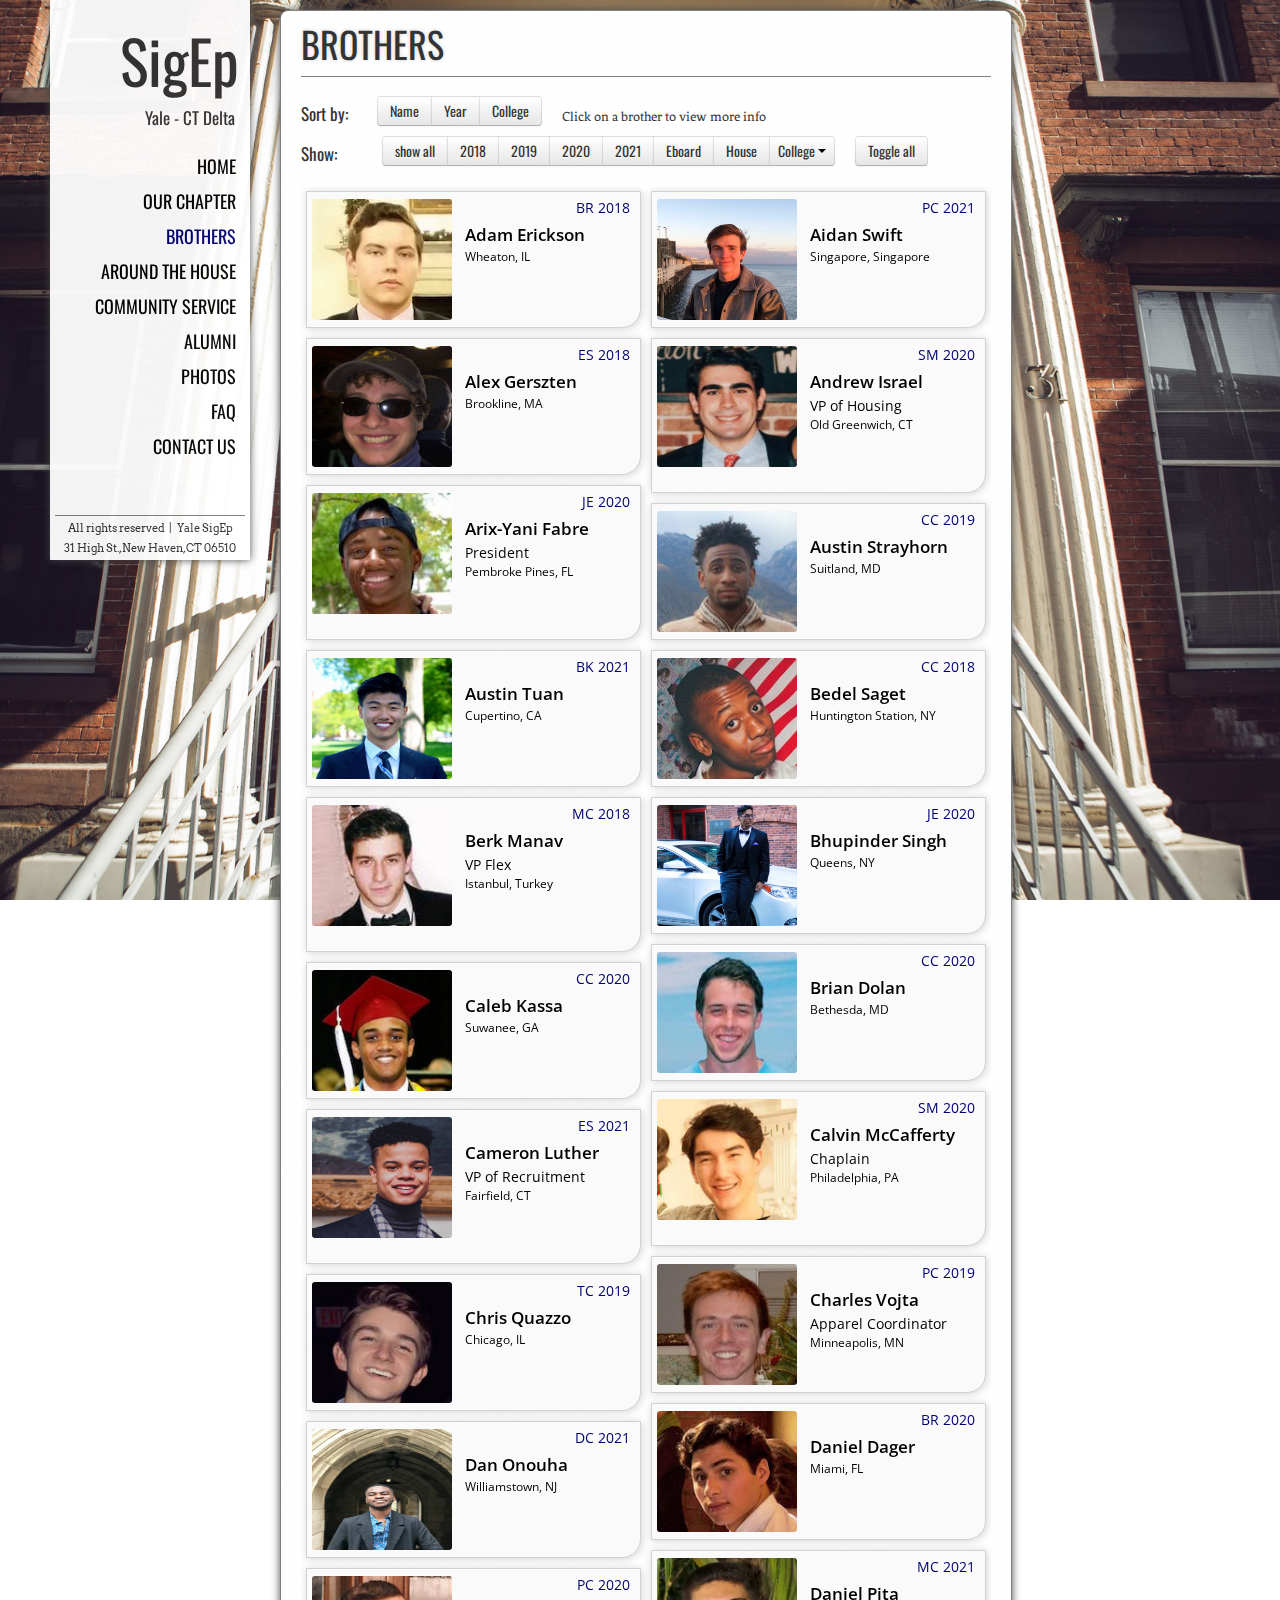
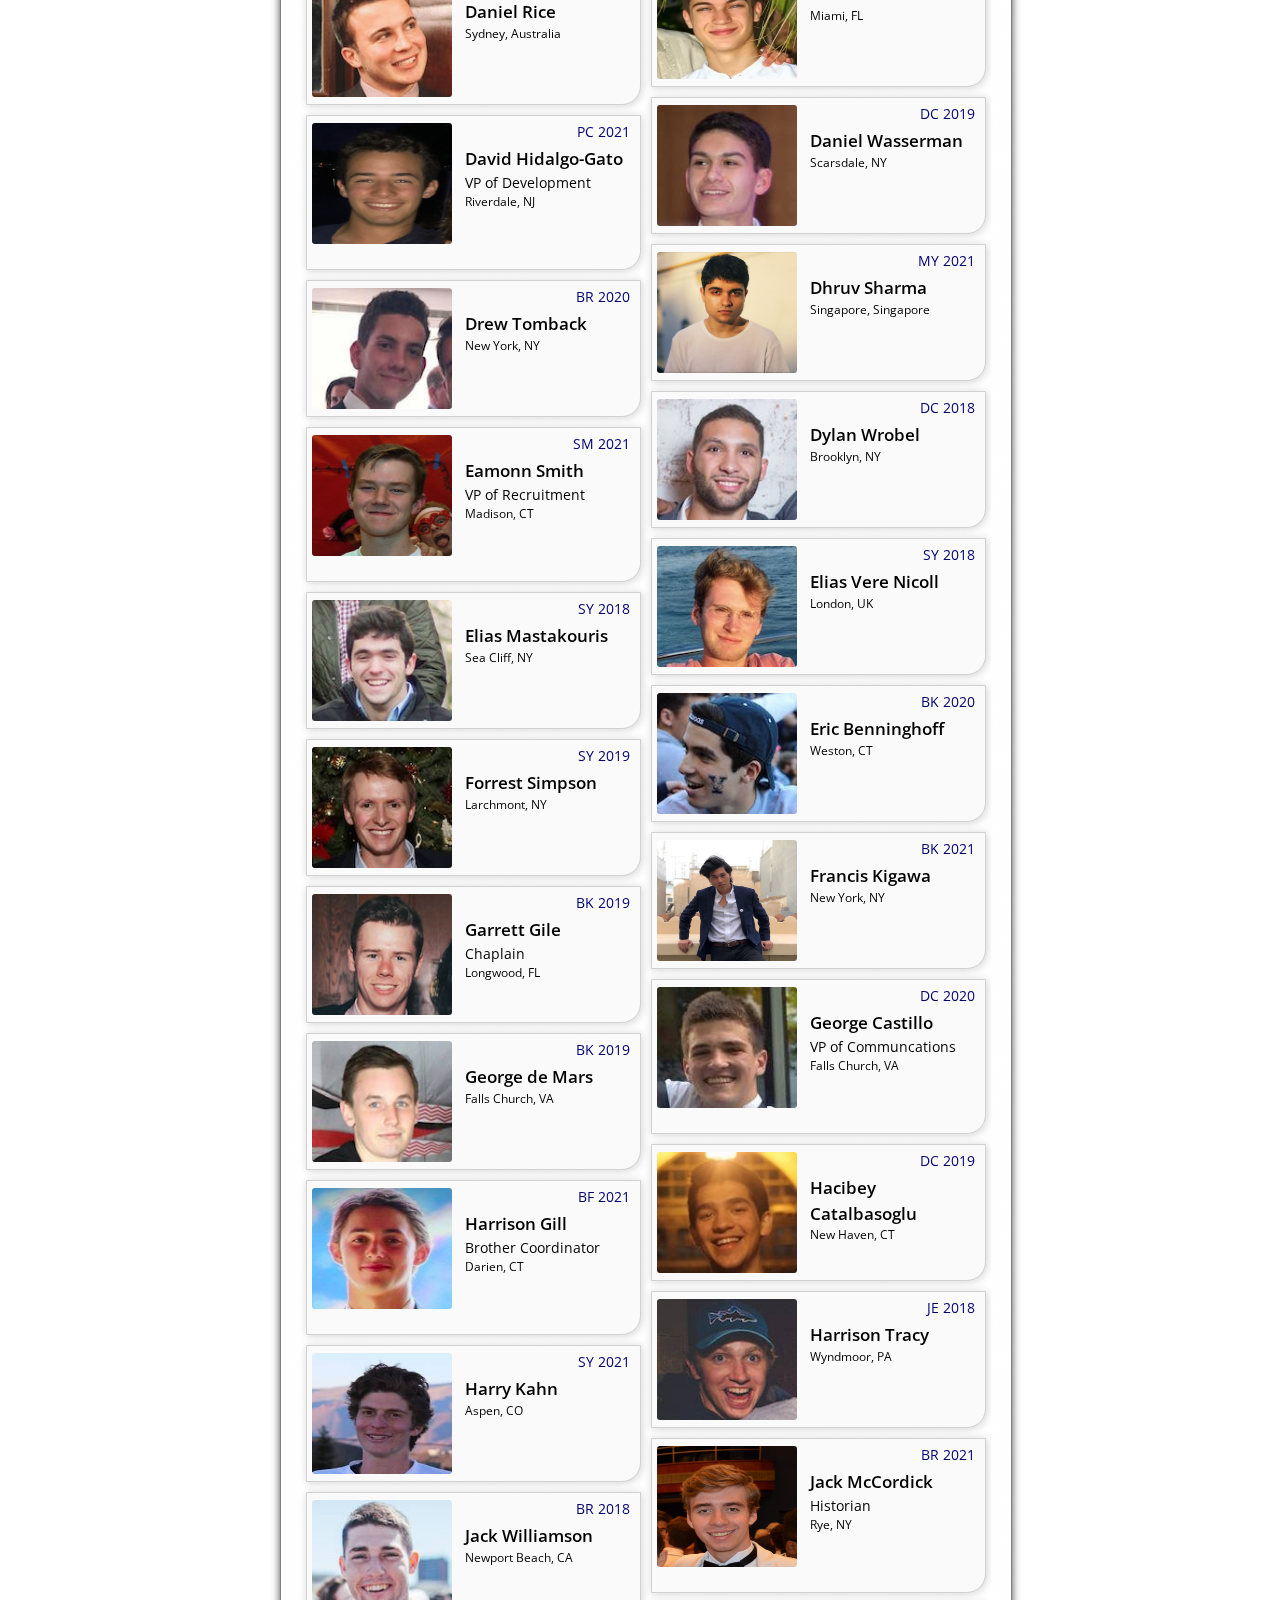
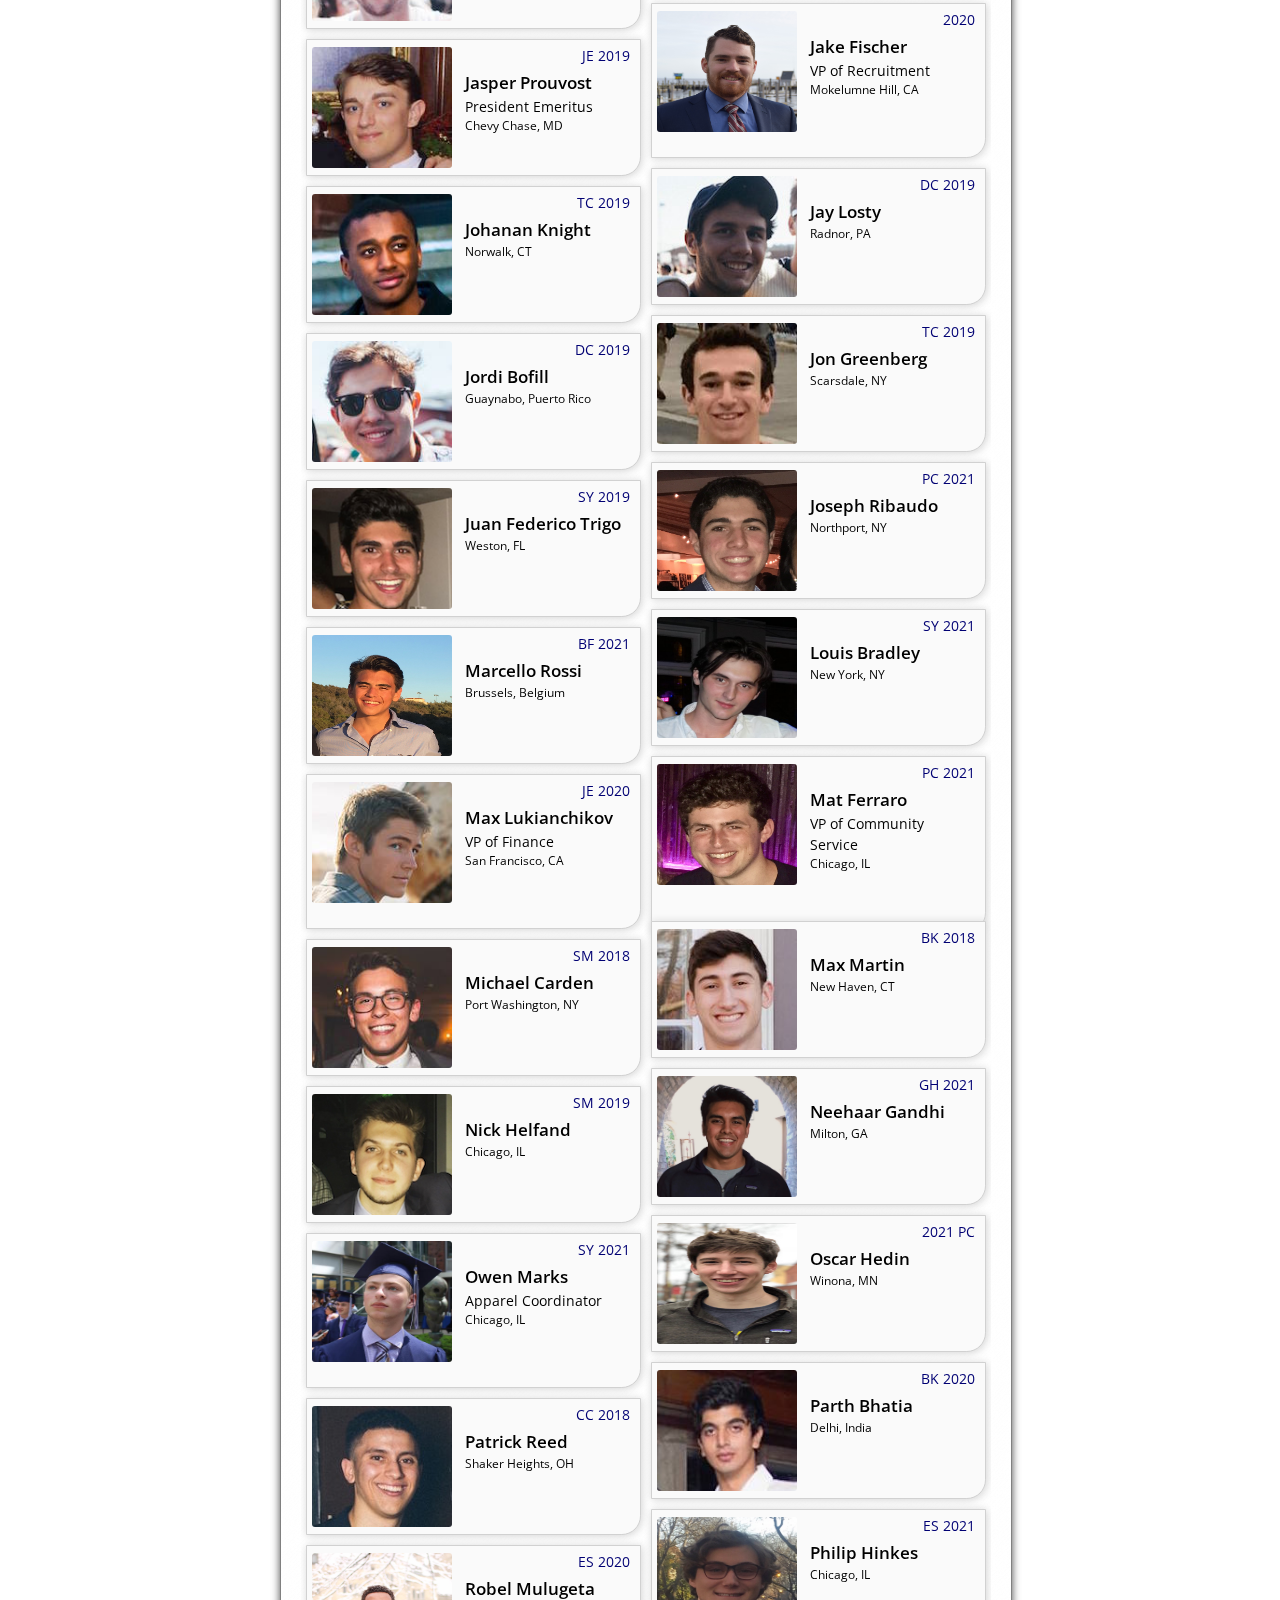
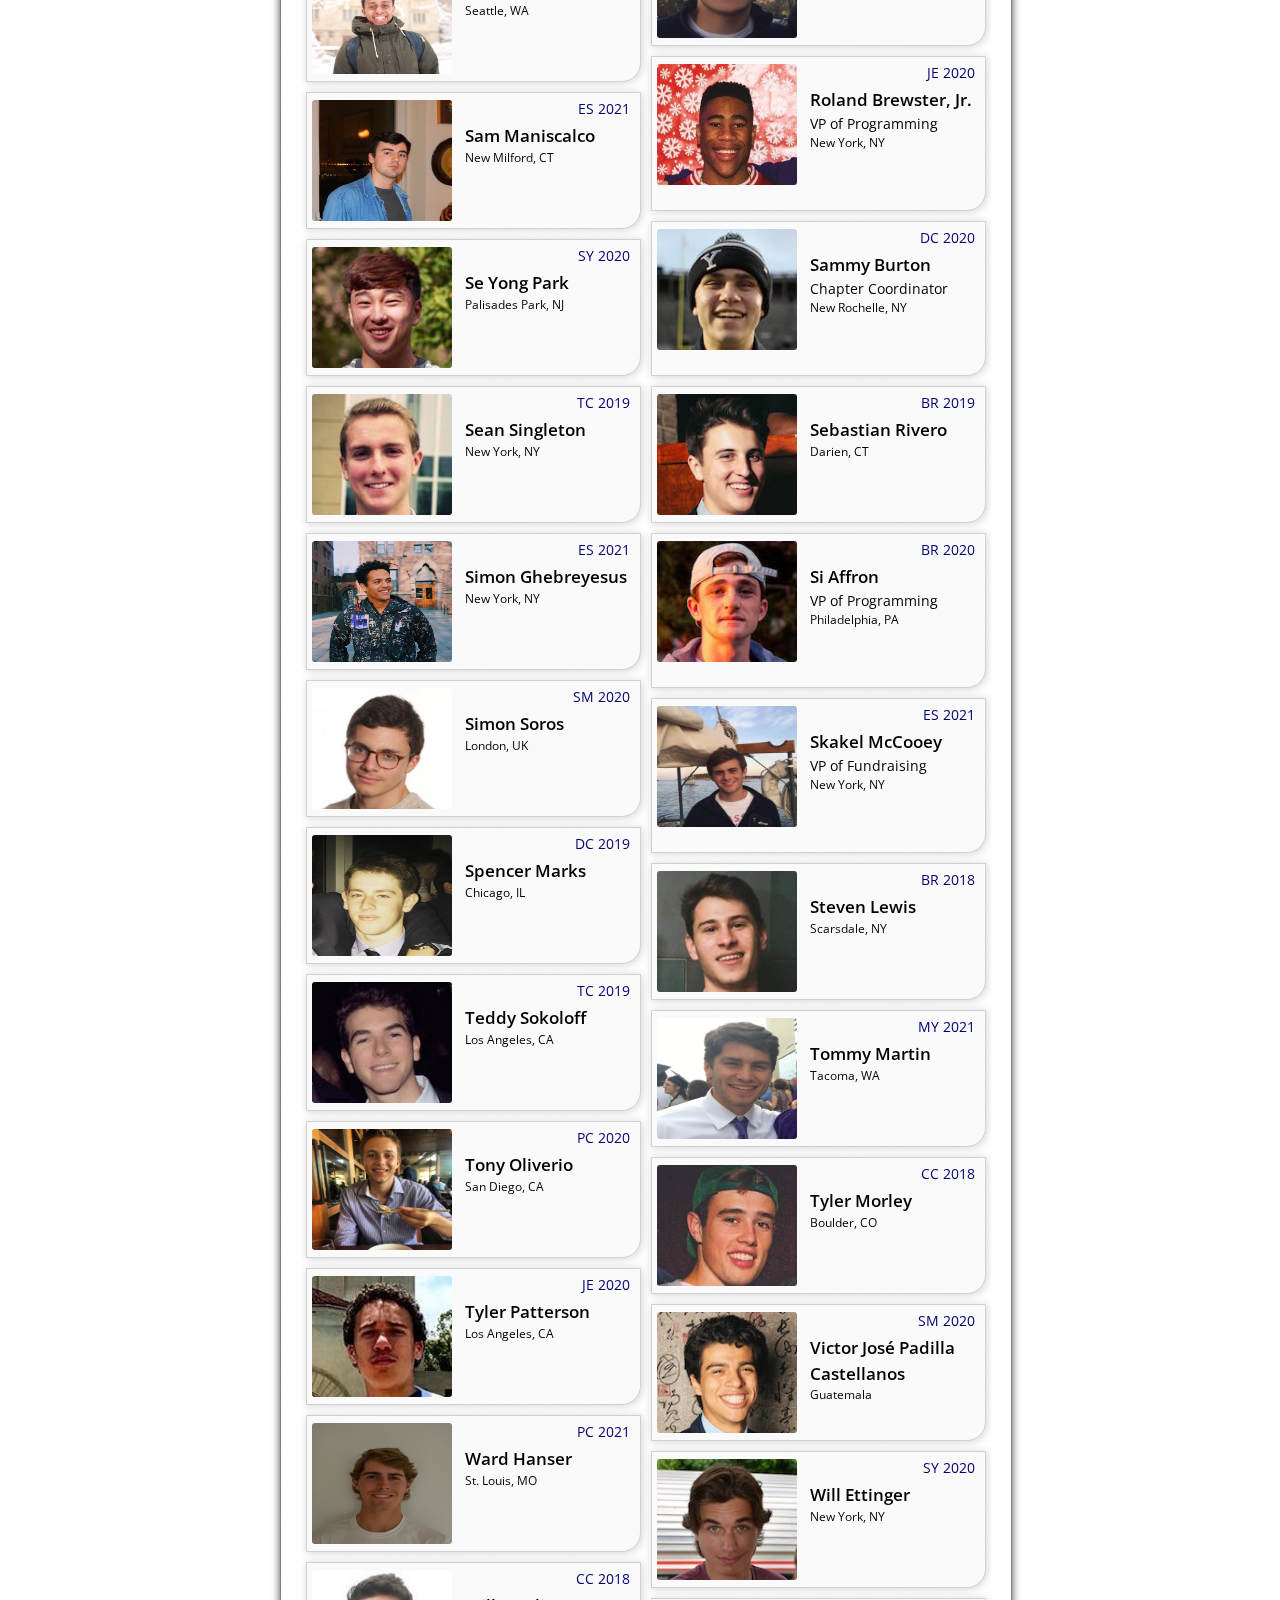
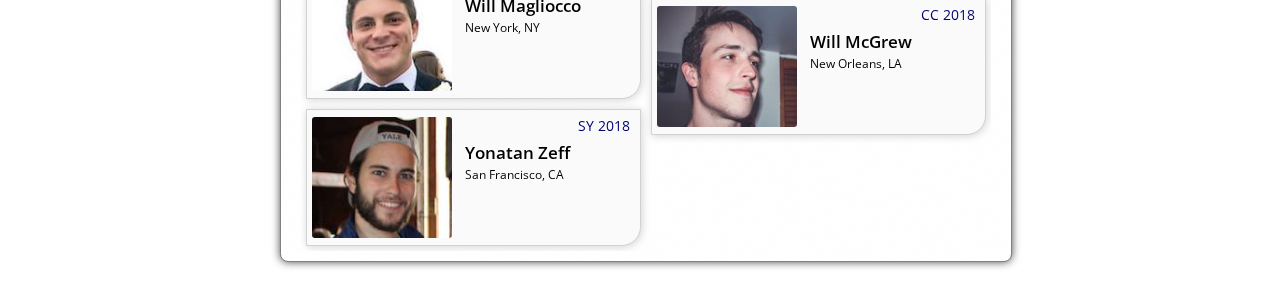
==== brothers.html @ 85c1937e "Update brothers.html" ====
<!doctype html>
<html>
<head><script type="text/javascript">

  var _gaq = _gaq || [];
  _gaq.push(['_setAccount', 'UA-39493205-1']);
  _gaq.push(['_trackPageview']);

  (function() {
    var ga = document.createElement('script'); ga.type = 'text/javascript'; ga.async = true;
    ga.src = ('https:' == document.location.protocol ? 'https://ssl' : 'http://www') + '.google-analytics.com/ga.js';
    var s = document.getElementsByTagName('script')[0]; s.parentNode.insertBefore(ga, s);
  })();

</script>
<title>SigEp Yale - Brothers</title>
<meta name="viewport" content="width=device-width, initial-scale=1.0">
<link href="css/bootstrap.min.css" rel="stylesheet" media="screen">
<link rel="stylesheet" href="css/style.css">
<link href='http://fonts.googleapis.com/css?family=Oswald' rel='stylesheet' type='text/css'>
<link href='http://fonts.googleapis.com/css?family=Fenix' rel='stylesheet' type='text/css'>
<link href='http://fonts.googleapis.com/css?family=Arvo' rel='stylesheet' type='text/css'>
<link href='http://fonts.googleapis.com/css?family=Open+Sans:400,600' rel='stylesheet' type='text/css'>
</head>
<body>
<div id="nav_container">
	<div id="logo">
		<span id="sigep_name">SigEp</span><br />Yale - CT Delta
	</div>
<ul id="navlist">
		<a href="index2.html">	<li>Home		</li></a>
		<a href="chapter.html">	<li>	Our Chapter 		</li></a>
		<a href="brothers.html" id="active">	<li>	Brothers 			</li></a>
		<a href="aroundthehouse.html"><li>	Around the House	</li></a>
		<a href="service.html">	<li>	Community Service 	</li></a>
		<a href="alumni.html">	<li>	Alumni 				</li></a>
		<a href="photos.html">	<li>	Photos 				</li></a>
		<a href="faq.html">		<li>	FAQ 				</li></a>
		<a href="contactus.html"><li>	Contact us			</li></a>
</ul>
<div id="footer">
	All rights reserved &nbsp;| &nbsp; Yale SigEp <br />31 High St., New Haven, CT 06510
</div>
</div>

<div class="content" style="opacity: 1; width: 690px; padding-right: 20px;">
<div id="header">
	Brothers
</div>
<br />
<span style="font-family: 'Oswald'; font-size: 17px;">Sort by:</span>
<span style="font-family: 'Oswald';">
<ul id="sort-by" class="btn-group">
  <a href="#name" class="btn">Name</a>
  <a href="#year" class="btn">Year</a>
  <a href="#college" class="btn">College</a>
</ul>
&nbsp;&nbsp;&nbsp;&nbsp;<span style="font-size: 14px; font-family: 'Fenix';">Click on a brother to view more info</span>
&nbsp;&nbsp;<br />
<span style="font-family: 'Oswald'; font-size: 17px;">Show:</span>
&nbsp;&nbsp;&nbsp;&nbsp;<ul id="filters" class="btn-group">
  <a href="#" data-filter="*" class="btn">show all</a>
  <a href="#" data-filter=".2018" class="btn">2018</a>
  <a href="#" data-filter=".2019" class="btn">2019</a>
  <a href="#" data-filter=".2020" class="btn">2020</a>
  <a href="#" data-filter=".2021" class="btn">2021</a>
  <a href="#" data-filter=".eboard" class="btn">Eboard</a>
  <a href="#" data-filter=".house" class="btn">House</a>
  <a class="dropdown-toggle btn" data-toggle="dropdown" href="#" onclick="$('.dropdown-toggle').dropdown();">
    College
    <span class="caret"></span>
  </a>
  <ul class="dropdown-menu" style="position: absolute; left: 350px;">
    <li><a href="#" data-filter=".bk">BK</a></li>
    <li><a href="#" data-filter=".br">BR</a></li>
    <li><a href="#" data-filter=".cc">CC</a></li>
    <li><a href="#" data-filter=".dc">DC</a></li>
    <li><a href="#" data-filter=".es">ES</a></li>
    <li><a href="#" data-filter=".je">JE</a></li>
    <li><a href="#" data-filter=".mc">MC</a></li>
    <li><a href="#" data-filter=".pc">PC</a></li>
    <li><a href="#" data-filter=".sy">SY</a></li>
    <li><a href="#" data-filter=".sm">SM</a></li>
    <li><a href="#" data-filter=".td">TD</a></li>
    <li><a href="#" data-filter=".tc">TC</a></li>
  </ul>
    <a href="#" id="toggleall"><button class="btn" style="position: relative; left: 20px; font-family: 'Oswald';">Toggle all</button></a>
</ul>
</span>
<br />

<div id="brothers">
<div class="brother 2018 br house" id="AdamErickson">
		<img src="img/brothers/Erickson.jpg" class="brother_image"></img>
		<div class="name">Adam Erickson</div>
		<div class="yearcollege"><span class="college">BR</span>&nbsp;<span class="year">2018</span></div>
		<div class="position"></div>
		<div class="hometown">Wheaton, IL</div>
		<br /><br /><div class="moreinfo" id="AdamErickson_moreinfo" style="display: none;margin-top: 8px;">
			<strong>Major: </strong>&nbsp;Applied Math<br />
			<strong>Activities: </strong>&nbsp;FFF at Yale (Fruit Fly Farming at Yale)<br />
			<strong>Interests: </strong>&nbsp;craftsmanship, painting, eating butter
		</div>
	</div>
<div class="brother 2021 pc" id="AidanSwift">
		<img src="img/brothers/Swift.jpg" class="brother_image"></img>
		<div class="name">Aidan Swift</div>
		<div class="yearcollege"><span class="college">PC</span>&nbsp;<span class="year">2021</span></div>
		<div class="position"></div>
		<div class="hometown">Singapore, Singapore</div>
		<br /><br /><div class="moreinfo" id="AidanSwift_moreinfo" style="display: none;margin-top: 8px;">
			<strong>Major: </strong>&nbsp;Film Studies<br />
			<strong>Activities: </strong>&nbsp;Viola Question, Control Group, Rangeela<br />
			<strong>Interests: </strong>&nbsp;drywall erotica
		</div>
	</div>
<div class="brother 2018 es" id="AlexGerszten">
		<img src="img/brothers/Gerszten.jpg" class="brother_image"></img>
		<div class="name">Alex Gerszten</div>
		<div class="yearcollege"><span class="college">ES</span>&nbsp;<span class="year">2018</span></div>
		<div class="position"></div>
		<div class="hometown">Brookline, MA</div>
		<br /><div class="moreinfo" id="AlexGerszten_moreinfo" style="display: none; margin-top: 8px;margin-top: 8px;">
			<strong>Major: </strong>&nbsp;Political Science, Latin American Studies<br />
			<strong>Activities: </strong>&nbsp;The Baker's Dozen, C1 Club Soccer, The Politic<br />
			<strong>Interests: </strong>&nbsp;soccer, Tom Brady, microbrewing, David Shimer
		</div>
	</div>
<div class="brother 2020 sm eboard" id="AndrewIsrael">
		<img src="img/brothers/Israel.jpg" class="brother_image"></img>
		<div class="name">Andrew Israel</div>
		<div class="yearcollege"><span class="college">SM</span>&nbsp;<span class="year">2020</span></div>
		<div class="position">VP of Housing</div>
		<div class="hometown">Old Greenwich, CT</div>
		<br /><br /><div class="moreinfo" id="AndrewIsrael_moreinfo" style="display: none;margin-top: 8px;">
			<strong>Major: </strong>&nbsp;Economics and Mathematics<br />
			<strong>Activities: </strong>&nbsp;Tory Party, MathCounts Outreach, Club Squash, Buckley Program<br />
			<strong>Interests: </strong>&nbsp;running, scuba diving, mini golf
		</div>
	</div>
<div class="brother 2020 je eboard" id="ArixYaniFabre">
		<img src="img/brothers/Fabre.jpg" class="brother_image"></img>
		<div class="name">Arix-Yani Fabre</div>
		<div class="yearcollege"><span class="college">JE</span>&nbsp;<span class="year">2020</span></div>
		<div class="position">President</div>
		<div class="hometown">Pembroke Pines, FL</div>
		<br /><br /><div class="moreinfo" id="ArixYaniFabre_moreinfo" style="display: none;margin-top: 8px;">
			<strong>Major: </strong>&nbsp;Political Economy<br />
			<strong>Activities: </strong>&nbsp;Black Men's Union, Undergraduate Diversified Investments, Matriculate, Undergraduate Journal of Economics and Politics<br />
			<strong>Interests: </strong>&nbsp;green eggs, ham, finance, sports, cryptocurrencies
		</div>
	</div>
<div class="brother 2019 cc" id="AustinStrayhorn">
		<img src="img/brothers/Strayhorn.jpg" class="brother_image"></img>
		<div class="name">Austin Strayhorn</div>
		<div class="yearcollege"><span class="college">CC</span>&nbsp;<span class="year">2019</span></div>
		<div class="position"></div>
		<div class="hometown">Suitland, MD</div>
		<br /><br /><div class="moreinfo" id="AustinStrayhorn_moreinfo" style="display: none;margin-top: 8px;">
			<strong>Major: </strong>&nbsp;Ethics, Politics, &amp; Economics<br />
			<strong>Activities: </strong>&nbsp;Urban Improvement Corps, A Leg Even, Black Men's Union<br />
			<strong>Interests: </strong>&nbsp;outdoor sports,  music, technology
		</div>
	</div>
<div class="brother 2021 bk" id="AustinTuan">
		<img src="img/brothers/Tuan.jpg" class="brother_image"></img>
		<div class="name">Austin Tuan</div>
		<div class="yearcollege"><span class="college">BK</span>&nbsp;<span class="year">2021</span></div>
		<div class="position"></div>
		<div class="hometown">Cupertino, CA</div>
		<br /><br /><div class="moreinfo" id="AustinTuan_moreinfo" style="display: none;margin-top: 8px;">
			<strong>Major: </strong>&nbsp;Computer Science, Political Science<br />
			<strong>Activities: </strong>&nbsp;The Baker’s Dozen, Campus Tour Guide, Club volleyball, Yale Launch<br />
			<strong>Interests: </strong>&nbsp;international relations, real estate, cute dogs, long walks on the beach, beach volleyball on the beach, the beach
		</div>
	</div>
<div class="brother 2018 cc house" id="BedelSaget">
		<img src="img/brothers/Saget.jpg" class="brother_image"></img>
		<div class="name">Bedel Saget</div>
		<div class="yearcollege"><span class="college">CC</span>&nbsp;<span class="year">2018</span></div>
		<div class="position"></div>
		<div class="hometown">Huntington Station, NY</div>
		<br /><div class="moreinfo" id="BedelSaget_moreinfo" style="display: none;margin-top: 8px;">
			<strong>Major: </strong>&nbsp;Economics<br />
			<strong>Activities: </strong>&nbsp;Club Sports Office, Club Basketball, Black Men's Union, Reproductive Rights Action League, Undergraduate Diversified Investments<br />
			<strong>Interests: </strong>&nbsp;education, basketball, Netflix, Chinese food, collecting stamps, feeding stray cats
		</div>
	</div>
<div class="brother 2018 mc" id="BerkManav">
		<img src="img/brothers/Manav.jpg" class="brother_image"></img>
		<div class="name">Berk Manav</div>
		<div class="yearcollege"><span class="college">MC</span>&nbsp;<span class="year">2018</span></div>
		<div class="position">VP Flex</div>
		<div class="hometown">Istanbul, Turkey</div>
		<br /><br /><div class="moreinfo" id="BerkManav_moreinfo" style="display: none;margin-top: 8px;">
			<strong>Major: </strong>&nbsp;Economics, Mechanical Engineering<br />
			<strong>Activities: </strong>&nbsp;American Society of Mechanical Engineers, Yale Leadership Institute, Undergraduate Energy Club, Entrepreneurial Institute, Yale European Undergraduates<br />
			<strong>Interests: </strong>&nbsp;sailing, water skiing, swimming, snowboarding, playing the guitar, card magic, theater, architecture, energy, tech
		</div>
	</div>
<div class="brother 2020 je" id="BhupinderSingh">
		<img src="img/brothers/Singh.jpg" class="brother_image"></img>
		<div class="name">Bhupinder Singh</div>
		<div class="yearcollege"><span class="college">JE</span>&nbsp;<span class="year">2020</span></div>
		<div class="position"></div>
		<div class="hometown">Queens, NY</div>
		<br /><br /><div class="moreinfo" id="BhupinderSingh_moreinfo" style="display: none;margin-top: 8px;">
			<strong>Major: </strong>&nbsp;Economics<br />
			<strong>Activities: </strong>&nbsp;Yale Men’s Rugby<br />
			<strong>Interests: </strong>&nbsp;Samosas, Drake, Milly Rocking, Being Punjabi, Timbs Connoisseur
		</div>
	</div>
<div class="brother 2020 cc" id="BrianDolan">
		<img src="img/brothers/Dolan.jpg" class="brother_image"></img>
		<div class="name">Brian Dolan</div>
		<div class="yearcollege"><span class="college">CC</span>&nbsp;<span class="year">2020</span></div>
		<div class="position"></div>
		<div class="hometown">Bethesda, MD</div>
		<br /><br /><div class="moreinfo" id="BrianDolan_moreinfo" style="display: none;margin-top: 8px;">
			<strong>Major: </strong>&nbsp;Physics<br />
			<strong>Activities: </strong>&nbsp;Varsity Football, Matriculate, IM Sports<br />
			<strong>Interests: </strong>&nbsp;art
		</div>
    </div>
<div class="brother 2020 cc" id="CalebKassa">
		<img src="img/brothers/Kassa.jpg" class="brother_image"></img>
		<div class="name">Caleb Kassa</div>
		<div class="yearcollege"><span class="college">CC</span>&nbsp;<span class="year">2020</span></div>
		<div class="position"></div>
		<div class="hometown">Suwanee, GA</div>
		<br /><br /><div class="moreinfo" id="CalebKassa_moreinfo" style="display: none;margin-top: 8px;">
			<strong>Major: </strong>&nbsp;American Studies<br />
			<strong>Activities: </strong>&nbsp;Club Basketball, Jones-Zimmerman Academic Mentoring Program, Black Men's Union<br />
			<strong>Interests: </strong>&nbsp;tutoring, mentorship
		</div>
	</div>
<div class="brother 2020 sm eboard" id="CalvinMcCafferty">
		<img src="img/brothers/McCafferty.jpg" class="brother_image"></img>
		<div class="name">Calvin McCafferty</div>
		<div class="yearcollege"><span class="college">SM</span>&nbsp;<span class="year">2020</span></div>
		<div class="position">Chaplain</div>
		<div class="hometown">Philadelphia, PA</div>
		<br /><br /><div class="moreinfo" id="CalvinMcCafferty_moreinfo" style="display: none;margin-top: 8px;">
			<strong>Major: </strong>&nbsp;Mathematics<br />
			<strong>Activities: </strong>&nbsp;Men's Squash<br />
			<strong>Interests: </strong>&nbsp;politics, history
		</div>
	</div>
<div class="brother 2021 es eboard" id="CameronLuther">
		<img src="img/brothers/Luther.jpg" class="brother_image"></img>
		<div class="name">Cameron Luther</div>
		<div class="yearcollege"><span class="college">ES</span>&nbsp;<span class="year">2021</span></div>
		<div class="position">VP of Recruitment</div>
		<div class="hometown">Fairfield, CT</div>
		<br /><br /><div class="moreinfo" id="CameronLuther_moreinfo" style="display: none;margin-top: 8px;">
			<strong>Major: </strong>&nbsp;Undecided<br />
			<strong>Activities: </strong>&nbsp;black men’s union, undergraduate prison project, tsai city<br />
			<strong>Interests: </strong>&nbsp;classic cars, music, pickup basketball
		</div>
	</div>
<div class="brother 2019 pc" id="CharlesVojta">
		<img src="img/brothers/Vojta.jpg" class="brother_image"></img>
		<div class="name">Charles Vojta</div>
		<div class="yearcollege"><span class="college">PC</span>&nbsp;<span class="year">2019</span></div>
		<div class="position">Apparel Coordinator</div>
		<div class="hometown">Minneapolis, MN</div>
		<br /><div class="moreinfo" id="CharlesVojta_moreinfo" style="display: none;margin-top: 8px;">
			<strong>Major: </strong>&nbsp;Economics, Political Science<br />
			<strong>Activities: </strong>&nbsp;YUCG, Debate, SoCo<br />
			<strong>Interests: </strong>&nbsp;Philadelphia sports teams, running, cooking, reading
		</div>
	</div>
<div class="brother 2019 tc" id="ChrisQuazzo">
		<img src="img/brothers/Quazzo.jpg" class="brother_image"></img>
		<div class="name">Chris Quazzo</div>
		<div class="yearcollege"><span class="college">TC</span>&nbsp;<span class="year">2019</span></div>
		<div class="position"></div>
		<div class="hometown">Chicago, IL</div>
		<br /><br /><div class="moreinfo" id="ChrisQuazzo_moreinfo" style="display: none;margin-top: 8px;">
			<strong>Major: </strong>&nbsp;American Studies<br />
			<strong>Activities: </strong>&nbsp;Yale Dramatic Association, The Baker's Dozen, FOOT<br />
			<strong>Interests: </strong>&nbsp;Theatre, Comedy, Tennis, Half-Hour Sitcoms, Sour Patch Watermelons
		</div>
	</div>
<div class="brother 2020 br" id="DanielDager">
		<img src="img/brothers/Dager.jpg" class="brother_image"></img>
		<div class="name">Daniel Dager</div>
		<div class="yearcollege"><span class="college">BR</span>&nbsp;<span class="year">2020</span></div>
		<div class="position"></div>
		<div class="hometown">Miami, FL</div>
		<br /><br /><div class="moreinfo" id="DanielDager_moreinfo" style="display: none;margin-top: 8px;">
			<strong>Major: </strong>&nbsp;Ethics, Politics, &amp; Economics<br />
			<strong>Activities: </strong>&nbsp;Yale Daily News, Philosophy Review, Undergraduate Journal for Economics and Politics, Matriculate<br />
			<strong>Interests: </strong>&nbsp;cheesecake, coffee, sleeping in, curating my Spotify playlists, watching art house cinema, playing guitar, sleeping in
		</div>
	</div>
<div class="brother 2021 dc" id="DanOnouha">
		<img src="img/brothers/Onouha.jpg" class="brother_image"></img>
		<div class="name">Dan Onouha</div>
		<div class="yearcollege"><span class="college">DC</span>&nbsp;<span class="year">2021</span></div>
		<div class="position"></div>
		<div class="hometown">Williamstown, NJ</div>
		<br /><br /><div class="moreinfo" id="DanOnouha_moreinfo" style="display: none;margin-top: 8px;">
			<strong>Major: </strong>&nbsp;Undecided<br />
			<strong>Activities: </strong>&nbsp;USAY board, Yale Model Congress board, Davenport College Council, Davenport College Aide<br />
			<strong>Interests: </strong>&nbsp;creative writing, taking Ls in IM vball, political philosophy, and singing
		</div>
	</div>
<div class="brother 2021 mc" id="DanielPita">
		<img src="img/brothers/Pita.jpg" class="brother_image"></img>
		<div class="name">Daniel Pita</div>
		<div class="yearcollege"><span class="college">MC</span>&nbsp;<span class="year">2021</span></div>
		<div class="position"></div>
		<div class="hometown">Miami, FL</div>
		<br /><br /><div class="moreinfo" id="DanielPita_moreinfo" style="display: none;margin-top: 8px;">
			<strong>Major: </strong>&nbsp;Undecided<br />
			<strong>Activities: </strong>&nbsp;Baker's Dozen, ACLU of Yale<br />
			<strong>Interests: </strong>&nbsp;Sarcasm, watching the same three sitcoms on repeat, live music, Florida weather, politics, pictures of dogs, a nice pair of slacks
		</div>
	</div>
<div class="brother 2020 pc" id="DanielRice">
		<img src="img/brothers/Rice.jpg" class="brother_image"></img>
		<div class="name">Daniel Rice</div>
		<div class="yearcollege"><span class="college">PC</span>&nbsp;<span class="year">2020</span></div>
		<div class="position"></div>
		<div class="hometown">Sydney, Australia</div>
		<br /><br /><div class="moreinfo" id="DanielRice_moreinfo" style="display: none;margin-top: 8px;">
			<strong>Major: </strong>&nbsp;Undecided<br />
			<strong>Activities: </strong>&nbsp;Rugby, Debate, Model UN, Sketch Comedy<br />
			<strong>Interests: </strong>&nbsp;We just hooked up a dart board in our suite using command strips and dental floss so I'm spending a lot of time working on my trick shots and watching clips of the pros hit 180s like it's a walk in the park.
		</div>
	</div>
<div class="brother 2019 dc" id="DanielWasserman">
		<img src="img/brothers/Wasserman.jpg" class="brother_image"></img>
		<div class="name">Daniel Wasserman</div>
		<div class="yearcollege"><span class="college">DC</span>&nbsp;<span class="year">2019</span></div>
		<div class="position"></div>
		<div class="hometown">Scarsdale, NY</div>
		<br /><br /><div class="moreinfo" id="DanielWasserman_moreinfo" style="display: none;margin-top: 8px;">
			<strong>Major: </strong>&nbsp;Humanities, Political Science<br />
			<strong>Activities: </strong>&nbsp;Buckley Program, American Enterprise Institute, Yale Friends of Israel<br />
			<strong>Interests: </strong>&nbsp;Yankees, Knicks, University of Tennessee football, the Grateful Dead
		</div>
	</div>
<div class="brother 2021 pc eboard" id="DavidHidalgoGato">
		<img src="img/brothers/HidalgoGato.jpg" class="brother_image"></img>
		<div class="name">David Hidalgo-Gato</div>
		<div class="yearcollege"><span class="college">PC</span>&nbsp;<span class="year">2021</span></div>
		<div class="position">VP of Development</div>
		<div class="hometown">Riverdale, NJ</div>
		<br /><br /><div class="moreinfo" id="DavidHidalgoGato_moreinfo" style="display: none;margin-top: 8px;">
			<strong>Major: </strong>&nbsp;Economics, East Asian Studies<br />
			<strong>Activities: </strong>&nbsp;Yale Undergraduate Diversified Investments, Spikeball Club<br />
			<strong>Interests: </strong>&nbsp;Long walks, beaches, chicken parmesan
		</div>
	</div>
<div class="brother 2021 my" id="DhruvSharma">
		<img src="img/brothers/Sharma.jpg" class="brother_image"></img>
		<div class="name">Dhruv Sharma</div>
		<div class="yearcollege"><span class="college">MY</span>&nbsp;<span class="year">2021</span></div>
		<div class="position"></div>
		<div class="hometown">Singapore, Singapore</div>
		<br /><br /><div class="moreinfo" id="DhruvSharma_moreinfo" style="display: none;margin-top: 8px;">
			<strong>Major: </strong>&nbsp;Statistics and Data Science<br />
			<strong>Activities: </strong>&nbsp;Shades of Yale A Cappella, AIESEC, International Students' Organization Social Council<br />
			<strong>Interests: </strong>&nbsp;Songwriting, Scrabble, good Indian food
		</div>
	</div>
<div class="brother 2020 br" id="DrewTomback">
		<img src="img/brothers/Tomback.jpg" class="brother_image"></img>
		<div class="name">Drew Tomback</div>
		<div class="yearcollege"><span class="college">BR</span>&nbsp;<span class="year">2020</span></div>
		<div class="position"></div>
		<div class="hometown">New York, NY</div>
		<br /><br /><div class="moreinfo" id="DrewTomback_moreinfo" style="display: none;margin-top: 8px;">
			<strong>Major: </strong>&nbsp;Economics<br />
			<strong>Activities: </strong>&nbsp;TAMID Group, Economic Review<br />
			<strong>Interests: </strong>&nbsp;searing scallops for the brotherhood
		</div>
	</div>
<div class="brother 2018 dc house" id="DylanWrobel">
		<img src="img/brothers/Wrobel.jpg" class="brother_image"></img>
		<div class="name">Dylan Wrobel</div>
		<div class="yearcollege"><span class="college">DC</span>&nbsp;<span class="year">2018</span></div>
		<div class="position"></div>
		<div class="hometown">Brooklyn, NY</div>
		<br /><br /><div class="moreinfo" id="DylanWrobel_moreinfo" style="display: none;margin-top: 8px;">
			<strong>Major: </strong>&nbsp;History<br />
			<strong>Activities: </strong>&nbsp;Mentor at Manson Youth Correctional Facility, WYBC Radio<br />
			<strong>Interests: </strong>&nbsp;music, film, energy
		</div>
	</div>
<div class="brother 2021 sm eboard" id="EamonnSmith">
		<img src="img/brothers/Smith.jpg" class="brother_image"></img>
		<div class="name">Eamonn Smith</div>
		<div class="yearcollege"><span class="college">SM</span>&nbsp;<span class="year">2021</span></div>
		<div class="position">VP of Recruitment</div>
		<div class="hometown">Madison, CT</div>
		<br /><br /><div class="moreinfo" id="EamonnSmith_moreinfo" style="display: none;margin-top: 8px;">
			<strong>Major: </strong>&nbsp;Undecided<br />
			<strong>Activities: </strong>&nbsp;Squash Haven, Yale Rotaract, Pathfinder Tutoring<br />
			<strong>Interests: </strong>&nbsp;pick-up basketball, FIFA, Waving back at people who are actually waving to someone behind me
		</div>
	</div>
<div class="brother 2018 sy" id="EliasVereNicoll">
		<img src="img/brothers/VereNicoll.jpg" class="brother_image"></img>
		<div class="name">Elias Vere Nicoll</div>
		<div class="yearcollege"><span class="college">SY</span>&nbsp;<span class="year">2018</span></div>
		<div class="position"></div>
		<div class="hometown">London, UK</div>
		<br /><br /><div class="moreinfo" id="EliasVereNicoll_moreinfo" style="display: none;margin-top: 8px;">
			<strong>Major: </strong>&nbsp;Global Affairs<br />
			<strong>Activities: </strong>&nbsp;European Undergraduates, Polo<br />
			<strong>Interests: </strong>&nbsp;Real Estate
		</div>
	</div>
<div class="brother 2020 es" id="EliasMastakouris">
		<img src="img/brothers/Mastakouris.jpg" class="brother_image"></img>
		<div class="name">Elias Mastakouris</div>
		<div class="yearcollege"><span class="college">SY</span>&nbsp;<span class="year">2018</span></div>
		<div class="position"></div>
		<div class="hometown">Sea Cliff, NY</div>
		<br /><br /><div class="moreinfo" id="EliasMastakouris_moreinfo" style="display: none;margin-top: 8px;">
			<strong>Major: </strong>&nbsp;Political Science, History<br />
			<strong>Activities: </strong>&nbsp;New Haven City Government, Yale Dems, Squash Haven<br />
			<strong>Interests: </strong>&nbsp;America, running, international relations
		</div>
	</div>
<div class="brother 2020 bk" id="EricBenninghoff">
		<img src="img/brothers/Benninghoff.jpg" class="brother_image"></img>
		<div class="name">Eric Benninghoff</div>
		<div class="yearcollege"><span class="college">BK</span>&nbsp;<span class="year">2020</span></div>
		<div class="position"></div>
		<div class="hometown">Weston, CT</div>
		<br /><br /><div class="moreinfo" id="EricBenninghoff_moreinfo" style="display: none;margin-top: 8px;">
			<strong>Major: </strong>&nbsp;Political Science<br />
			<strong>Activities: </strong>&nbsp;Class Council, Yale TV, Students for Autism Awareness, Tour Guide, FOOT<br />
			<strong>Interests: </strong>&nbsp;investigative journalism, broadcast news
		</div>
	</div>
<div class="brother 2019 sy" id="ForrestSimpson">
		<img src="img/brothers/Simpson.jpg" class="brother_image"></img>
		<div class="name">Forrest Simpson</div>
		<div class="yearcollege"><span class="college">SY</span>&nbsp;<span class="year">2019</span></div>
		<div class="position"></div>
		<div class="hometown">Larchmont, NY</div>
		<br /><div class="moreinfo" id="ForrestSimpson_moreinfo" style="display: none;margin-top: 8px;">
			<strong>Major: </strong>&nbsp;History<br />
			<strong>Activities: </strong>&nbsp;Naval NROTC, Roosevelt Institute, Undergraduate Diversified Investments <br />
			<strong>Interests: </strong>&nbsp;Hiking, Running, Swimming, Security studies, Politics
		</div>
	</div>
<div class="brother 2021 bk" id="FrancisKigawa">
		<img src="img/brothers/Kigawa.jpg" class="brother_image"></img>
		<div class="name">Francis Kigawa</div>
		<div class="yearcollege"><span class="college">BK</span>&nbsp;<span class="year">2021</span></div>
		<div class="position"></div>
		<div class="hometown">New York, NY</div>
		<br /><br /><div class="moreinfo" id="FrancisKigawa_moreinfo" style="display: none;margin-top: 8px;">
			<strong>Major: </strong>&nbsp;Undecided<br />
			<strong>Activities: </strong>&nbsp;The Duke's Men of Yale<br />
			<strong>Interests: </strong>&nbsp;music festivals, the ocean, streetwear
		</div>
	</div>
<div class="brother 2019 bk house" id="GarrettGile">
		<img src="img/brothers/Gile.jpg" class="brother_image"></img>
		<div class="name">Garrett Gile</div>
		<div class="yearcollege"><span class="college">BK</span>&nbsp;<span class="year">2019</span></div>
		<div class="position">Chaplain</div>
		<div class="hometown">Longwood, FL</div>
		<br /><div class="moreinfo" id="GarrettGile_moreinfo" style="display: none;margin-top: 8px;">
			<strong>Major: </strong>&nbsp;Economics<br />
			<strong>Activities: </strong>&nbsp;Undergraduate Journal of Economics and Politics, Club Lacrosse, Yale Daily News <br />
			<strong>Interests: </strong>&nbsp;Virtue, Diligence, Brotherly Love
		</div>
	</div>
<div class="brother 2020 dc eboard" id="GeorgeCastillo">
		<img src="img/brothers/Castillo.jpg" class="brother_image"></img>
		<div class="name">George Castillo</div>
		<div class="yearcollege"><span class="college">DC</span>&nbsp;<span class="year">2020</span></div>
		<div class="position">VP of Communcations</div>
		<div class="hometown">Falls Church, VA</div>
		<br /><br /><div class="moreinfo" id="GeorgeCastillo_moreinfo" style="display: none;margin-top: 8px;">
			<strong>Major: </strong>&nbsp;Undecided<br />
			<strong>Activities: </strong>&nbsp;Baker's Dozen, IM secretary<br />
			<strong>Interests: </strong>&nbsp;ballin, Duke Basketball
		</div>
	</div>
<div class="brother 2019 bk" id="GeorgeDeMars">
		<img src="img/brothers/DeMars.jpg" class="brother_image"></img>
		<div class="name">George de Mars</div>
		<div class="yearcollege"><span class="college">BK</span>&nbsp;<span class="year">2019</span></div>
		<div class="position"></div>
		<div class="hometown">Falls Church, VA</div>
		<br /><br /><div class="moreinfo" id="GeorgeDeMars_moreinfo" style="display: none;margin-top: 8px;">
			<strong>Major: </strong>&nbsp;Economics<br />
			<strong>Activities: </strong>&nbsp;Elmseed Enterprise Fund, Econ and Math tutor<br />
			<strong>Interests: </strong>&nbsp;IM and pickup basketball, FIFA, Netflix
		</div>
	</div>
<div class="brother 2019 dc" id="HacibeyCatalbasoglu">
		<img src="img/brothers/Catalbasoglu.jpg" class="brother_image"></img>
		<div class="name">Hacibey Catalbasoglu</div>
		<div class="yearcollege"><span class="college">DC</span>&nbsp;<span class="year">2019</span></div>
		<div class="position"></div>
		<div class="hometown">New Haven, CT</div>
		<br /><div class="moreinfo" id="HacibeyCatalbasoglu_moreinfo" style="display: none;margin-top: 8px;">
			<strong>Major: </strong>&nbsp; Global Affairs<br />
			<strong>Activities: </strong>&nbsp;Heavyweight Crew, SoCo, Racewalking 2016 Rio Olympics Medalist <br />
			<strong>Interests: </strong>&nbsp;New Haven politics, James Harden's beard, How to get a bid from Theta
		</div>
	</div>
<div class="brother 2021 bf eboard" id="HarrisonGill">
		<img src="img/brothers/Gill.jpg" class="brother_image"></img>
		<div class="name">Harrison Gill</div>
		<div class="yearcollege"><span class="college">BF</span>&nbsp;<span class="year">2021</span></div>
		<div class="position">Brother Coordinator</div>
		<div class="hometown">Darien, CT</div>
		<br /><br /><div class="moreinfo" id="HarrisonGill_moreinfo" style="display: none;margin-top: 8px;">
			<strong>Major: </strong>&nbsp;Math, Economics<br />
			<strong>Activities: </strong>&nbsp;Squash<br />
			<strong>Interests: </strong>&nbsp;Spending time with my boys, Frosting my tips
		</div>
	</div>
<div class="brother 2018 je" id="HarrisonTracy">
		<img src="img/brothers/Tracy.jpg" class="brother_image"></img>
		<div class="name">Harrison Tracy</div>
		<div class="yearcollege"><span class="college">JE</span>&nbsp;<span class="year">2018</span></div>
		<div class="position"></div>
		<div class="hometown">Wyndmoor, PA</div>
		<br /><div class="moreinfo" id="HarrisonTracy_moreinfo" style="display: none;margin-top: 8px;">
			<strong>Major: </strong>&nbsp;Economics, Cognitive Science<br />
			<strong>Activities: </strong>&nbsp;C Hoops Intramurals <br />
			<strong>Interests: </strong>&nbsp;crosswords, cooking videos on YouTube, HGTV
		</div>
	</div>
<div class="brother 2021 sy" id="HarryKahn">
		<img src="img/brothers/Kahn.jpg" class="brother_image"></img>
		<div class="name">Harry Kahn</div>
		<div class="yearcollege"><span class="college">SY</span>&nbsp;<span class="year">2021</span></div>
		<div class="position"></div>
		<div class="hometown">Aspen, CO</div>
		<br /><br /><div class="moreinfo" id="HarryKahn_moreinfo" style="display: none;margin-top: 8px;">
			<strong>Major: </strong>&nbsp;Humanities<br />
			<strong>Activities: </strong>&nbsp;Bulldog Productions<br />
			<strong>Interests: </strong>&nbsp;Skiing, Stromboli, Silent Movies
		</div>
	</div>
<div class="brother 2021 br eboard" id="JackMcCordick">
		<img src="img/brothers/McCordick.jpg" class="brother_image"></img>
		<div class="name">Jack McCordick</div>
		<div class="yearcollege"><span class="college">BR</span>&nbsp;<span class="year">2021</span></div>
		<div class="position">Historian</div>
		<div class="hometown">Rye, NY</div>
		<br /><br /><div class="moreinfo" id="JackMcCordick_moreinfo" style="display: none;margin-top: 8px;">
			<strong>Major: </strong>&nbsp;English<br />
			<strong>Activities: </strong>&nbsp;Varsity Squash, The Politic, Roosevelt Institute<br />
			<strong>Interests: </strong>&nbsp;Contemporary literary fiction, journalism, Russia, Roger Federer
		</div>
	</div>
<div class="brother 2018 br" id="JackWilliamson">
		<img src="img/brothers/Williamson.jpg" class="brother_image"></img>
		<div class="name">Jack Williamson</div>
		<div class="yearcollege"><span class="college">BR</span>&nbsp;<span class="year">2018</span></div>
		<div class="position"></div>
		<div class="hometown">Newport Beach, CA</div>
		<br /><br /><div class="moreinfo" id="JackWilliamson_moreinfo" style="display: none;margin-top: 8px;">
			<strong>Major: </strong>&nbsp;War and Society<br />
			<strong>Activities: </strong>&nbsp;Music, Martial Arts, Marine Corps Officer Candidate<br />
			<strong>Interests: </strong>&nbsp;history, intelligence work, politics
		</div>
	</div>
<div class="brother 2020 eboard" id="JakeFischer">
		<img src="img/brothers/Fischer.jpg" class="brother_image"></img>
		<div class="name">Jake Fischer</div>
		<div class="yearcollege"><span class="college"></span>&nbsp;<span class="year">2020</span></div>
		<div class="position">VP of Recruitment</div>
		<div class="hometown">Mokelumne Hill, CA</div>
		<br /><br /><div class="moreinfo" id="JakeFischer_moreinfo" style="display: none;margin-top: 8px;">
			<strong>Major: </strong>&nbsp;Global Affairs<br />
			<strong>Activities: </strong>&nbsp;Buckley Program, MUNTY, Camp Kesem, Muay Thai Club<br />
			<strong>Interests: </strong>&nbsp;solving complex math problems that literally nobody else can
		</div>
	</div>
<div class="brother 2019 je house" id="JasperProuvost">
		<img src="img/brothers/Prouvost.jpg" class="brother_image"></img>
		<div class="name">Jasper Prouvost</div>
		<div class="yearcollege"><span class="college">JE</span>&nbsp;<span class="year">2019</span></div>
		<div class="position">President Emeritus</div>
		<div class="hometown">Chevy Chase, MD</div>
		<br /><div class="moreinfo" id="JasperProuvost_moreinfo" style="display: none;margin-top: 8px;">
			<strong>Major: </strong>&nbsp;Global Affairs<br />
			<strong>Activities: </strong>&nbsp;Dwight Hall Socially Responsible Investment Fund, Elmseed Enterprise Fund<br />
			<strong>Interests: </strong>&nbsp;cello, hockey, squash
		</div>
	</div>
<div class="brother 2019 dc house" id="JayLosty">
		<img src="img/brothers/Losty.jpg" class="brother_image"></img>
		<div class="name">Jay Losty</div>
		<div class="yearcollege"><span class="college">DC</span>&nbsp;<span class="year">2019</span></div>
		<div class="position"></div>
		<div class="hometown">Radnor, PA</div>
		<br /><br /><div class="moreinfo" id="JayLosty_moreinfo" style="display: none;margin-top: 8px;">
			<strong>Major: </strong>&nbsp;History<br />
			<strong>Activities: </strong>&nbsp;Men's Squash, Roosevelt Institute, Squash Haven<br />
			<strong>Interests: </strong>&nbsp; Philadelphia Eagles, Golf, Poker
		</div>
	</div>
<div class="brother 2019 tc" id="JohananKnight">
		<img src="img/brothers/Knight.jpg" class="brother_image"></img>
		<div class="name">Johanan Knight</div>
		<div class="yearcollege"><span class="college">TC</span>&nbsp;<span class="year">2019</span></div>
		<div class="position"></div>
		<div class="hometown">Norwalk, CT</div>
		<br /><br /><div class="moreinfo" id="JohananKnight_moreinfo" style="display: none;margin-top: 8px;">
			<strong>Major: </strong>&nbsp;Undeclared<br />
			<strong>Activities: </strong>&nbsp;FOOT, WYBC Radio<br />
			<strong>Interests: </strong>&nbsp;running, patterned clothing
	</div>
</div>
<div class="brother 2019 tc" id="JonGreenberg">
		<img src="img/brothers/Greenberg.jpg" class="brother_image"></img>
		<div class="name">Jon Greenberg</div>
		<div class="yearcollege"><span class="college">TC</span>&nbsp;<span class="year">2019</span></div>
		<div class="position"></div>
		<div class="hometown">Scarsdale, NY</div>
		<br /><br /><div class="moreinfo" id="JonGreenberg_moreinfo" style="display: none;margin-top: 8px;">
			<strong>Major: </strong>&nbsp;History<br />
			<strong>Activities: </strong>&nbsp;Yale Daily News, WYBC Radio<br />
			<strong>Interests: </strong>&nbsp;NY Jets, hip hop, walks on the beach
		</div>
	</div>
<div class="brother 2019 dc" id="JordiBofill">
		<img src="img/brothers/Bofill.jpg" class="brother_image"></img>
		<div class="name">Jordi Bofill</div>
		<div class="yearcollege"><span class="college">DC</span>&nbsp;<span class="year">2019</span></div>
		<div class="position"></div>
		<div class="hometown">Guaynabo, Puerto Rico</div>
		<br /><br /><div class="moreinfo" id="JordiBofill_moreinfo" style="display: none;margin-top: 8px;">
			<strong>Major: </strong>&nbsp;Economics<br />
			<strong>Activities: </strong>&nbsp;Club Tennis, Launch, Roosevelt Institute<br />
			<strong>Interests: </strong>&nbsp;Tennis, Soccer, FC Barcelona, Going to the beach, Economic Research
		</div>
	</div>
<div class="brother 2021 pc" id="JosephRibaudo">
		<img src="img/brothers/Ribaudo.jpg" class="brother_image"></img>
		<div class="name">Joseph Ribaudo</div>
		<div class="yearcollege"><span class="college">PC</span>&nbsp;<span class="year">2021</span></div>
		<div class="position"></div>
		<div class="hometown">Northport, NY</div>
		<br /><br /><div class="moreinfo" id="JosephRibaudo_moreinfo" style="display: none;margin-top: 8px;">
			<strong>Major: </strong>&nbsp;Economics<br />
			<strong>Activities: </strong>&nbsp;Yale Launch, Urban Philanthropic Fund, Club Golf<br />
			<strong>Interests: </strong>&nbsp;Food, fishing, sports, medicine
		</div>
	</div>
<div class="brother 2019 sy house" id="JuanFedericoTrigo">
		<img src="img/brothers/Trigo.jpg" class="brother_image"></img>
		<div class="name">Juan Federico Trigo</div>
		<div class="yearcollege"><span class="college">SY</span>&nbsp;<span class="year">2019</span></div>
		<div class="position"></div>
		<div class="hometown">Weston, FL</div>
		<br /><div class="moreinfo" id="JuanFedericoTrigo_moreinfo" style="display: none;margin-top: 8px;">
			<strong>Major: </strong>&nbsp;Economics, History<br />
			<strong>Activities: </strong>&nbsp;C1 Club Soccer, Undergraduate Consulting Group, Club of Argentine Students at Yale, Tierralta Latin America<br />
			<strong>Interests: </strong>&nbsp;Playing and watching soccer, graphic design, fashion, listening to electronic music, philosophy
		</div>
	</div>
<div class="brother 2021 sy" id="LouisBradley">
		<img src="img/brothers/Bradley.jpg" class="brother_image"></img>
		<div class="name">Louis Bradley</div>
		<div class="yearcollege"><span class="college">SY</span>&nbsp;<span class="year">2021</span></div>
		<div class="position"></div>
		<div class="hometown">New York, NY</div>
		<br /><br /><div class="moreinfo" id="LouisBradley_moreinfo" style="display: none;margin-top: 8px;">
			<strong>Major: </strong>&nbsp;History<br />
			<strong>Activities: </strong>&nbsp;Club Squash, Yale Democrats, Club Ski<br />
			<strong>Interests: </strong>&nbsp;Skiing, Hiking, Tennis,
		</div>
	</div>
<div class="brother 2021 bf" id="MarcelloRossi">
		<img src="img/brothers/Rossi.jpg" class="brother_image"></img>
		<div class="name">Marcello Rossi</div>
		<div class="yearcollege"><span class="college">BF</span>&nbsp;<span class="year">2021</span></div>
		<div class="position"></div>
		<div class="hometown">Brussels, Belgium</div>
		<br /><br /><div class="moreinfo" id="MarcelloRossi_moreinfo" style="display: none;margin-top: 8px;">
			<strong>Major: </strong>&nbsp;Undecided<br />
			<strong>Activities: </strong>&nbsp;YSIG, C2 Club Soccer, CS50 Course Assistant<br />
			<strong>Interests: </strong>&nbsp;Forza Roma
		</div>
	</div>
<div class="brother 2021 pc eboard" id="MatFerraro">
		<img src="img/brothers/Ferraro.jpg" class="brother_image"></img>
		<div class="name">Mat Ferraro</div>
		<div class="yearcollege"><span class="college">PC</span>&nbsp;<span class="year">2021</span></div>
		<div class="position">VP of Community Service</div>
		<div class="hometown">Chicago, IL</div>
		<br /><br /><div class="moreinfo" id="MatFerraro_moreinfo" style="display: none;margin-top: 8px;">
			<strong>Major: </strong>&nbsp;English, Music<br />
			<strong>Activities: </strong>&nbsp;Yale Undergraduate Jazz Collective, Yale Jazz Combo, WYBC Yale Radio, College Council<br />
			<strong>Interests: </strong>&nbsp;jazz music, hip-hop beat production, Kant’s moral philosophy, fashion/music journalism, sneakers
		</div>
	</div>
<div class="brother 2020 je eboard" id="MaxLukianchikov">
		<img src="img/brothers/Lukianchikov.jpg" class="brother_image"></img>
		<div class="name">Max Lukianchikov</div>
		<div class="yearcollege"><span class="college">JE</span>&nbsp;<span class="year">2020</span></div>
		<div class="position">VP of Finance</div>
		<div class="hometown">San Francisco, CA</div>
		<br /><br /><div class="moreinfo" id="MaxLukianchikov_moreinfo" style="display: none;margin-top: 8px;">
			<strong>Major: </strong>&nbsp;Mathematics<br />
			<strong>Activities: </strong>&nbsp;Magic Society, Undergraduate Jazz Collective, Rugby<br />
			<strong>Interests: </strong>&nbsp;music festivals, dice enthusiast, cards
		</div>
	</div>
<div class="brother 2018 bk" id="MaxMartin">
		<img src="img/brothers/Martin.jpg" class="brother_image"></img>
		<div class="name">Max Martin</div>
		<div class="yearcollege"><span class="college">BK</span>&nbsp;<span class="year">2018</span></div>
		<div class="position"></div>
		<div class="hometown">New Haven, CT</div>
		<br /><div class="moreinfo" id="MaxMartin_moreinfo" style="display: none;margin-top: 8px;">
			<strong>Major: </strong>&nbsp;History of Science, Medicine &amp; Public Health<br />
			<strong>Activities: </strong>&nbsp;Men's Squash, Chabad<br />
			<strong>Interests: </strong>&nbsp;RC Celta de Vigo, reading, traveling, philately
		</div>
	</div>
<div class="brother 2018 sm" id="MichaelCarden">
		<img src="img/brothers/Carden.jpg" class="brother_image"></img>
		<div class="name">Michael Carden</div>
		<div class="yearcollege"><span class="college">SM</span>&nbsp;<span class="year">2018</span></div>
		<div class="position"></div>
		<div class="hometown">Port Washington, NY</div>
		<br /><br /><div class="moreinfo" id="MichaelCarden_moreinfo" style="display: none;margin-top: 8px;">
			<strong>Major: </strong>&nbsp;Political Science<br />
			<strong>Activities: </strong>&nbsp;YMUN, Spike Ball<br />
			<strong>Interests: </strong>&nbsp;NY Mets, French cuisine, airballs
		</div>
	</div>
<div class="brother 2021 gh" id="NeehaarGandhi">
		<img src="img/brothers/Gandhi.jpg" class="brother_image"></img>
		<div class="name">Neehaar Gandhi</div>
		<div class="yearcollege"><span class="college">GH</span>&nbsp;<span class="year">2021</span></div>
		<div class="position"></div>
		<div class="hometown">Milton, GA</div>
		<br /><br /><div class="moreinfo" id="NeehaarGandhi_moreinfo" style="display: none;margin-top: 8px;">
			<strong>Major: </strong>&nbsp;Statistics and Data Science<br />
			<strong>Activities: </strong>&nbsp;YDN, Roosevelt Institute, Elmseed Enterprise Fund, Yale Jashan Bhangra, Yale Rugby, FOOT<br />
			<strong>Interests: </strong>&nbsp;public health, hiking, photography, sports, music
		</div>
	</div>
<div class="brother 2019 sm house" id="NickHelfand">
		<img src="img/brothers/Helfand.jpg" class="brother_image"></img>
		<div class="name">Nick Helfand</div>
		<div class="yearcollege"><span class="college">SM</span>&nbsp;<span class="year">2019</span></div>
		<div class="position"></div>
		<div class="hometown">Chicago, IL</div>
		<br /><div class="moreinfo" id="NickHelfand_moreinfo" style="display: none;margin-top: 8px;">
			<strong>Major: </strong>&nbsp;Political Science<br />
			<strong>Activities: </strong>&nbsp;Cotocachi Honey LLC, YHHAP, William F. Buckley Fellow<br />
			<strong>Interests: </strong>&nbsp;entrepreneurship, playing golf poorly, traveling, Tottenham Hotspur F.C, spicy food
		</div>
	</div>
<div class="brother 2021 pc" id="OscarHedin">
		<img src="img/brothers/Hedin.jpg" class="brother_image"></img>
		<div class="name">Oscar Hedin</div>
		<div class="yearcollege"><span class="college">2021</span>&nbsp;<span class="year">PC</span></div>
		<div class="position"></div>
		<div class="hometown">Winona, MN</div>
		<br /><br /><div class="moreinfo" id="OscarHedin_moreinfo" style="display: none;margin-top: 8px;">
			<strong>Major: </strong>&nbsp;Undecided<br />
			<strong>Activities: </strong>&nbsp;Club Basketball, EVC<br />
			<strong>Interests: </strong>&nbsp;Cue Sports
		</div>
	</div>
<div class="brother 2021 sy" id="OwenMarks">
		<img src="img/brothers/Marks.jpg" class="brother_image"></img>
		<div class="name">Owen Marks</div>
		<div class="yearcollege"><span class="college">SY</span>&nbsp;<span class="year">2021</span></div>
		<div class="position">Apparel Coordinator</div>
		<div class="hometown">Chicago, IL</div>
		<br /><br /><div class="moreinfo" id="OwenMarks_moreinfo" style="display: none;margin-top: 8px;">
			<strong>Major: </strong>&nbsp;undecided<br />
			<strong>Activities: </strong>&nbsp;Yale Undergraduate Diversified Investments, Bulldog Productions<br />
			<strong>Interests: </strong>&nbsp;movies, football (American and non-American), Cubs, good people
		</div>
	</div>
<div class="brother 2020 bk" id="ParthBhatia">
		<img src="img/brothers/Bhatia.jpg" class="brother_image"></img>
		<div class="name">Parth Bhatia</div>
		<div class="yearcollege"><span class="college">BK</span>&nbsp;<span class="year">2020</span></div>
		<div class="position"></div>
		<div class="hometown">Delhi, India</div>
		<br /><br /><div class="moreinfo" id="ParthBhatia_moreinfo" style="display: none;margin-top: 8px;">
			<strong>Major: </strong>&nbsp;Economics and Mathematics<br />
			<strong>Activities: </strong>&nbsp;Varsity Squash, Club Chess, Squash Haven, OIS<br />
			<strong>Interests: </strong>&nbsp;playing the guitar, debate, reading
		</div>
	</div>
<div class="brother 2018 cc" id="PatrickReed">
		<img src="img/brothers/Reed.jpg" class="brother_image"></img>
		<div class="name">Patrick Reed</div>
		<div class="yearcollege"><span class="college">CC</span>&nbsp;<span class="year">2018</span></div>
		<div class="position"></div>
		<div class="hometown">Shaker Heights, OH</div>
		<br /><div class="moreinfo" id="PatrickReed_moreinfo" style="display: none;margin-top: 8px;">
			<strong>Major: </strong>&nbsp;History<br />
			<strong>Activities: </strong>&nbsp;RYSA, Yale Herald, BMU, Mentor at Manson Youth Correctional Facility<br />
			<strong>Interests: </strong>&nbsp;Watching slasher films, reviewing food I eat, swimming, listening to music
		</div>
	</div>
<div class="brother 2021 es" id="PhilipHinkes">
		<img src="img/brothers/Hinkes.jpg" class="brother_image"></img>
		<div class="name">Philip Hinkes</div>
		<div class="yearcollege"><span class="college">ES</span>&nbsp;<span class="year">2021</span></div>
		<div class="position"></div>
		<div class="hometown">Chicago, IL</div>
		<br /><br /><div class="moreinfo" id="PhilipHinkes_moreinfo" style="display: none;margin-top: 8px;">
			<strong>Major: </strong>&nbsp;undecided<br />
			<strong>Activities: </strong>&nbsp;Every Vote Counts, Flyte Tutoring, Yale ACLU, Yale Democrats<br />
			<strong>Interests: </strong>&nbsp;electoral reform, mario baseball, Louis Bradley's dance moves
		</div>
	</div>
<div class="brother 2020 es" id="RobelMulugeta">
		<img src="img/brothers/Mulugeta.jpg" class="brother_image"></img>
		<div class="name">Robel Mulugeta</div>
		<div class="yearcollege"><span class="college">ES</span>&nbsp;<span class="year">2020</span></div>
		<div class="position"></div>
		<div class="hometown">Seattle, WA</div>
		<br /><br /><div class="moreinfo" id="RobelMulugeta_moreinfo" style="display: none;margin-top: 8px;">
			<strong>Major: </strong>&nbsp;Ethics, Politics, and Economics<br />
			<strong>Activities: </strong>&nbsp;Dwight Hall Urban Fellows, Black Men’s Union, Economics Research, Startups<br />
			<strong>Interests: </strong>&nbsp;Government, Social Entrepreneurship, Research
		</div>
	</div>
<div class="brother 2020 je eboard" id="RolandBrewster">
		<img src="img/brothers/Brewster.jpg" class="brother_image"></img>
		<div class="name">Roland Brewster, Jr.</div>
		<div class="yearcollege"><span class="college">JE</span>&nbsp;<span class="year">2020</span></div>
		<div class="position">VP of Programming</div>
		<div class="hometown">New York, NY</div>
		<br /><br /><div class="moreinfo" id="RolandBrewster_moreinfo" style="display: none;margin-top: 8px;">
			<strong>Major: </strong>&nbsp;Political Science, History<br />
			<strong>Activities: </strong>&nbsp; Undergraduate Journal of Economics and Politics, Black Men's Union, Undergraduate Diversified Investments<br />
			<strong>Interests: </strong>&nbsp;playing/watching soccer, listening to music, cleaning my timbs, feeding stray animals
		</div>
	</div>
<div class="brother 2021 es" id="SamManiscalco">
		<img src="img/brothers/Maniscalco.jpg" class="brother_image"></img>
		<div class="name">Sam Maniscalco</div>
		<div class="yearcollege"><span class="college">ES</span>&nbsp;<span class="year">2021</span></div>
		<div class="position"></div>
		<div class="hometown">New Milford, CT</div>
		<br /><br /><div class="moreinfo" id="SamManiscalco_moreinfo" style="display: none;margin-top: 8px;">
			<strong>Major: </strong>&nbsp;Global Affairs <br />
			<strong>Activities: </strong>&nbsp;Crocs<br />
			<strong>Interests: </strong>&nbsp;Yale Rotaract, Club Basketball, YIRA,
		</div>
	</div>
<div class="brother 2020 dc eboard" id="SammyBurton">
		<img src="img/brothers/SammyBurton.jpg" class="brother_image"></img>
		<div class="name">Sammy Burton</div>
		<div class="yearcollege"><span class="college">DC</span>&nbsp;<span class="year">2020</span></div>
		<div class="position">Chapter Coordinator</div>
		<div class="hometown">New Rochelle, NY</div>
		<br /><br /><div class="moreinfo" id="SammyBurton_moreinfo" style="display: none;margin-top: 8px;">
			<strong>Major: </strong>&nbsp;Cognitive Science<br />
			<strong>Activities: </strong>&nbsp;Baker's Dozen, Infant Cognition Center Research Assistant, Manson Youth Institute Tutoring Program<br />
			<strong>Interests: </strong>&nbsp;golf, skiing, reading, music
		</div>
	</div>
<div class="brother 2020 sy" id="SeYongPark">
		<img src="img/brothers/Park.jpg" class="brother_image"></img>
		<div class="name">Se Yong Park</div>
		<div class="yearcollege"><span class="college">SY</span>&nbsp;<span class="year">2020</span></div>
		<div class="position"></div>
		<div class="hometown">Palisades Park, NJ</div>
		<br /><br /><div class="moreinfo" id="SeYongPark_moreinfo" style="display: none;margin-top: 8px;">
			<strong>Major: </strong>&nbsp;Ethics, Politics, &amp; Economics<br />
			<strong>Activities: </strong>&nbsp;KASY, AACC, Undergraduate Diversified Investments<br />
			<strong>Interests: </strong>&nbsp;sports
		</div>
	</div>
<div class="brother 2019 tc" id="SeanSingleton">
		<img src="img/brothers/Singleton.jpg" class="brother_image"></img>
		<div class="name">Sean Singleton</div>
		<div class="yearcollege"><span class="college">TC</span>&nbsp;<span class="year">2019</span></div>
		<div class="position"></div>
		<div class="hometown">New York, NY</div>
		<br /><br /><div class="moreinfo" id="SeanSingleton_moreinfo" style="display: none;margin-top: 8px;">
			<strong>Major: </strong>&nbsp;History<br />
			<strong>Activities: </strong>&nbsp;WYBC Radio, Club Golf, Undergraduate Diversified Investments <br />
			<strong>Interests: </strong>&nbsp;skiing, metro PCS, NY Rangers, keds
		</div>
	</div>
<div class="brother 2019 br" id="SebastianRivero">
		<img src="img/brothers/Rivero.jpg" class="brother_image"></img>
		<div class="name">Sebastian Rivero</div>
		<div class="yearcollege"><span class="college">BR</span>&nbsp;<span class="year">2019</span></div>
		<div class="position"></div>
		<div class="hometown">Darien, CT</div>
		<br /><br /><div class="moreinfo" id="SebastianRivero_moreinfo" style="display: none;margin-top: 8px;">
			<strong>Major: </strong>&nbsp;Mechanical Engineering<br />
			<strong>Activities: </strong>&nbsp;WYBC Radio, Demos teacher, Yale Splash<br />
			<strong>Interests: </strong>&nbsp;hiking, park skiing, camp counseling
		</div>
	</div>
<div class="brother 2021 es" id="SimonGhebreyesus">
		<img src="img/brothers/Ghebreyesus.jpg" class="brother_image"></img>
		<div class="name">Simon Ghebreyesus</div>
		<div class="yearcollege"><span class="college">ES</span>&nbsp;<span class="year">2021</span></div>
		<div class="position"></div>
		<div class="hometown">New York, NY</div>
		<br /><br /><div class="moreinfo" id="SimonGhebreyesus_moreinfo" style="display: none;margin-top: 8px;">
			<strong>Major: </strong>&nbsp;Art History, African American Studies<br />
			<strong>Activities: </strong>&nbsp;Black Men’s Union<br />
			<strong>Interests: </strong>&nbsp;Basketball, Music, Movies
		</div>
	</div>
<div class="brother 2020 br eboard" id="SiAffron">
		<img src="img/brothers/Affron.jpg" class="brother_image"></img>
		<div class="name">Si Affron</div>
		<div class="yearcollege"><span class="college">BR</span>&nbsp;<span class="year">2020</span></div>
		<div class="position">VP of Programming</div>
		<div class="hometown">Philadelphia, PA</div>
		<br /><br /><div class="moreinfo" id="SiAffron_moreinfo" style="display: none;margin-top: 8px;">
			<strong>Major: </strong>&nbsp;Humanities<br />
			<strong>Activities: </strong>&nbsp;Undergraduate Journal of Economics and Politics, The Politic, Matriculate<br />
			<strong>Interests: </strong>&nbsp;philosophy, college basketball, Yankees, FIFA
		</div>
	</div>
<div class="brother 2020 je" id="SimonSoros">
		<img src="img/brothers/Soros.jpg.jpeg" class="brother_image"></img>
		<div class="name">Simon Soros</div>
		<div class="yearcollege"><span class="college">SM</span>&nbsp;<span class="year">2020</span></div>
		<div class="position"></div>
		<div class="hometown">London, UK</div>
		<br /><br /><div class="moreinfo" id="SimonSoros_moreinfo" style="display: none;margin-top: 8px;">
			<strong>Major: </strong>&nbsp; History and Political Science<br />
			<strong>Activities: </strong>&nbsp;The Opening, Urban Improvement Corps, Yale Rugby, The Politic, LinkedIn Premium<br />
			<strong>Interests: </strong>&nbsp; @themonopolisticfirm
		</div>
	</div>
<div class="brother 2021 es eboard" id="SkakelMcCooey">
		<img src="img/brothers/McCooey.jpg" class="brother_image"></img>
		<div class="name">Skakel McCooey</div>
		<div class="yearcollege"><span class="college">ES</span>&nbsp;<span class="year">2021</span></div>
		<div class="position">VP of Fundraising</div>
		<div class="hometown">New York, NY</div>
		<br /><br /><div class="moreinfo" id="SkakelMcCooey_moreinfo" style="display: none;margin-top: 8px;">
			<strong>Major: </strong>&nbsp;History<br />
			<strong>Activities: </strong>&nbsp;Yale Daily News, FOOT, SNAPPAC, Flyte Tutor<br />
			<strong>Interests: </strong>&nbsp;journalism, tennis, SoulCycle, movies, looking up magic tricks on YouTube
		</div>
	</div>
<div class="brother 2019 dc" id="SpencerMarks">
		<img src="img/brothers/Marks2.jpg" class="brother_image"></img>
		<div class="name">Spencer Marks</div>
		<div class="yearcollege"><span class="college">DC</span>&nbsp;<span class="year">2019</span></div>
		<div class="position"></div>
		<div class="hometown">Chicago, IL</div>
		<br /><div class="moreinfo" id="SpencerMarks_moreinfo" style="display: none;margin-top: 8px;">
			<strong>Major: </strong>&nbsp;Economics<br />
			<strong>Activities: </strong>&nbsp;Economics Research Assistant, Undergraduate Diversified Investments, High School Tutor <br />
			<strong>Interests: </strong>&nbsp;reading, travel, skiing, Chicago Cubs
		</div>
	</div>
<div class="brother 2018 br" id="StevenLewis">
		<img src="img/brothers/StevenLewis.jpg" class="brother_image"></img>
		<div class="name">Steven Lewis</div>
		<div class="yearcollege"><span class="college">BR</span>&nbsp;<span class="year">2018</span></div>
		<div class="position"></div>
		<div class="hometown">Scarsdale, NY</div>
		<br /><br /><div class="moreinfo" id="StevenLewis_moreinfo" style="display: none;margin-top: 8px;">
			<strong>Major: </strong>&nbsp;Molecular, Cellular &amp; Developmental Biology, History<br />
			<strong>Activities: </strong>&nbsp;YSO, Camp Kesem, CCE<br />
			<strong>Interests: </strong>&nbsp;Mets, Ryan Gosling, the tuba, the immune system
		</div>
	</div>
<div class="brother 2019 tc" id="TeddySokoloff">
		<img src="img/brothers/Sokoloff.jpg" class="brother_image"></img>
		<div class="name">Teddy Sokoloff</div>
		<div class="yearcollege"><span class="college">TC</span>&nbsp;<span class="year">2019</span></div>
		<div class="position"></div>
		<div class="hometown">Los Angeles, CA</div>
		<br /><br /><div class="moreinfo" id="TeddySokoloff_moreinfo" style="display: none;margin-top: 8px;">
			<strong>Major: </strong>&nbsp;Global Affairs<br />
			<strong>Activities: </strong>&nbsp;Baker's Dozen, YCBA Tour Guide<br />
			<strong>Interests: </strong>&nbsp;saving the bees
		</div>
	</div>
<div class="brother 2021 my" id="TommyMartin">
		<img src="img/brothers/Martin2.jpg" class="brother_image"></img>
		<div class="name">Tommy Martin</div>
		<div class="yearcollege"><span class="college">MY</span>&nbsp;<span class="year">2021</span></div>
		<div class="position"></div>
		<div class="hometown">Tacoma, WA</div>
		<br /><br /><div class="moreinfo" id="TommyMartin_moreinfo" style="display: none;margin-top: 8px;">
			<strong>Major: </strong>&nbsp;Children’s Art History, with a concentration in twentieth century finger painting<br />
			<strong>Activities: </strong>&nbsp;Hustling too hard in the Sillidome and enjoying a nice night of Planet Earth (I or II, depends on the mood)<br />
			<strong>Interests: </strong>&nbsp;Bats—mammals that can fly? What’s more interesting than that?
		</div>
	</div>
<div class="brother 2020 pc" id="TonyOliverio">
		<img src="img/brothers/Oliverio.jpg" class="brother_image"></img>
		<div class="name">Tony Oliverio</div>
		<div class="yearcollege"><span class="college">PC</span>&nbsp;<span class="year">2020</span></div>
		<div class="position"></div>
		<div class="hometown">San Diego, CA</div>
		<br /><br /><div class="moreinfo" id="TonyOliverio_moreinfo" style="display: none;margin-top: 8px;">
			<strong>Major: </strong>&nbsp;Economics and History<br />
			<strong>Activities: </strong>&nbsp;YUCG, YSIG, Tsai CITY, YPU<br />
			<strong>Interests: </strong>&nbsp;Traveling, Hiking, Entrepreneurship, Music
		</div>
	</div>
<div class="brother 2018 cc" id="TylerMorley">
		<img src="img/brothers/Morley.jpg" class="brother_image"></img>
		<div class="name">Tyler Morley</div>
		<div class="yearcollege"><span class="college">CC</span>&nbsp;<span class="year">2018</span></div>
		<div class="position"></div>
		<div class="hometown">Boulder, CO</div>
		<br /><div class="moreinfo" id="TylerMorley_moreinfo" style="display: none;margin-top: 8px;">
			<strong>Major: </strong>&nbsp;Economics<br />
			<strong>Activities: </strong>&nbsp;C1 Club Soccer, FOOT, Sports Analytics Group, FERDA Group at Yale<br />
			<strong>Interests: </strong>&nbsp;FIFA, spinning
		</div>
	</div>
<div class="brother 2020 je" id="TylerPatterson">
		<img src="img/brothers/Patterson.jpg" class="brother_image"></img>
		<div class="name">Tyler Patterson</div>
		<div class="yearcollege"><span class="college">JE</span>&nbsp;<span class="year">2020</span></div>
		<div class="position"></div>
		<div class="hometown">Los Angeles, CA</div>
		<br /><br /><div class="moreinfo" id="TylerPatterson_moreinfo" style="display: none;margin-top: 8px;">
			<strong>Major: </strong>&nbsp;Economics, Political Science<br />
			<strong>Activities: </strong>&nbsp;Club Basketball, Yale Daily News, Club Sports Office <br />
			<strong>Interests: </strong>&nbsp;Netflix, EDM, rap music, sneakers, Spanish, Beatles, Insomnia Cookies, complaining
		</div>
	</div>
<div class="brother 2020 sm" id="VictorPadilla">
		<img src="img/brothers/Padilla.jpg" class="brother_image"></img>
		<div class="name">Victor José Padilla Castellanos</div>
		<div class="yearcollege"><span class="college">SM</span>&nbsp;<span class="year">2020</span></div>
		<div class="position"></div>
		<div class="hometown">Guatemala</div>
		<br /><div class="moreinfo" id="VictorPadilla_moreinfo" style="display: none;margin-top: 8px;">
			<strong>Major: </strong>&nbsp;Political Science<br />
			<strong>Activities: </strong>&nbsp;Squash Haven, Yale Black Men's Union, YDN Sports Contributor, Hemispheres Teacher<br />
			<strong>Interests: </strong>&nbsp;basketball, sports analytics
		</div>
	</div>
<div class="brother 2021 pc" id="WardHanser">
		<img src="img/brothers/Hanser.jpg" class="brother_image"></img>
		<div class="name">Ward Hanser</div>
		<div class="yearcollege"><span class="college">PC</span>&nbsp;<span class="year">2021</span></div>
		<div class="position"></div>
		<div class="hometown">St. Louis, MO</div>
		<br /><br /><div class="moreinfo" id="WardHanser_moreinfo" style="display: none;margin-top: 8px;">
			<strong>Major: </strong>&nbsp;<br />
			<strong>Activities: </strong>&nbsp;Whaling Crew, Club Fly Fishing, YUDI, Club Baseball<br />
			<strong>Interests: </strong>&nbsp;outdoors, sports, guacamole, outer space
		</div>
	</div>
<div class="brother 2020 sy" id="WillEttinger">
		<img src="img/brothers/Ettinger.jpg" class="brother_image"></img>
		<div class="name">Will Ettinger</div>
		<div class="yearcollege"><span class="college">SY</span>&nbsp;<span class="year">2020</span></div>
		<div class="position"></div>
		<div class="hometown">New York, NY</div>
		<br /><br /><div class="moreinfo" id="WillEttinger_moreinfo" style="display: none;margin-top: 8px;">
			<strong>Major: </strong>&nbsp;Economics<br />
			<strong>Activities: </strong>&nbsp;Polo, Club Squash, Wenzels<br />
			<strong>Interests: </strong>&nbsp;New York Yankees, poker, playing squash socially, not chess, brotherly love
		</div>
	</div>
<div class="brother 2018 cc house" id="WillMagliocco">
		<img src="img/brothers/Magliocco.jpg" class="brother_image"></img>
		<div class="name">Will Magliocco</div>
		<div class="yearcollege"><span class="college">CC</span>&nbsp;<span class="year">2018</span></div>
		<div class="position"></div>
		<div class="hometown">New York, NY</div>
		<br /><br /><div class="moreinfo" id="WillMagliocco_moreinfo" style="display: none;margin-top: 8px;">
			<strong>Major: </strong>&nbsp;History, Chinese<br />
			<strong>Activities: </strong>&nbsp;China Hands Magazine, FOOT, No Closed Doors, Glee Club<br />
			<strong>Interests: </strong>&nbsp;basketball, skiing, classical music, The Great Outdoors
		</div>
	</div>
<div class="brother 2018 cc" id="WillMcGrew">
		<img src="img/brothers/McGrew.jpg" class="brother_image"></img>
		<div class="name">Will McGrew</div>
		<div class="yearcollege"><span class="college">CC</span>&nbsp;<span class="year">2018</span></div>
		<div class="position"></div>
		<div class="hometown">New Orleans, LA</div>
		<br /><div class="moreinfo" id="WillMcGrew_moreinfo" style="display: none;margin-top: 8px;">
			<strong>Major: </strong>&nbsp;Economics, Political Science<br />
			<strong>Activities: </strong>&nbsp;Debate Association, Model UN Team, College Democrats<br />
			<strong>Interests: </strong>&nbsp;Hilary Clinton, foreign languages
		</div>
	</div>
<div class="brother 2018 sy" id="YonatanZeff">
		<img src="img/brothers/Zeff.jpg" class="brother_image"></img>
		<div class="name">Yonatan Zeff</div>
		<div class="yearcollege"><span class="college">SY</span>&nbsp;<span class="year">2018</span></div>
		<div class="position"></div>
		<div class="hometown">San Francisco, CA</div>
		<br /><br /><div class="moreinfo" id="YonatanZeff_moreinfo" style="display: none;margin-top: 8px;">
			<strong>Major: </strong>&nbsp;Economics, Physics<br />
			<strong>Activities: </strong>&nbsp;The Viola Question<br />
			<strong>Interests: </strong>&nbsp;dance, comedy, real estate, business
		</div>
	</div>


  <script src="js/jquery-1.7.1.min.js"></script>
  <script src="js/jquery.isotope.min.js"></script>
  <script src="js/bootstrap.min.js"></script>
  <script src="js/jquery.contra.min.js"></script>
   <script>
    $.Isotope.prototype._masonryColumnShiftReset = function () {
    // layout-specific props
    var props = this.masonryColumnShift = {
        columnBricks: []
    };
    // FIXME shouldn't have to call this again
    this._getSegments();
    var i = props.cols;
    props.colYs = [];
    while (i--) {
        props.colYs.push(0);
        // push an array, for bricks in each column
        props.columnBricks.push([])
    }
};

$.Isotope.prototype._masonryColumnShiftLayout = function ($elems) {
    var instance = this,
    props = instance.masonryColumnShift;
    $elems.each(function () {
        var $brick = $(this);
        var setY = props.colYs;

        // get the minimum Y value from the columns
        var minimumY = Math.min.apply(Math, setY),
      shortCol = 0;

        // Find index of short column, the first from the left
        for (var i = 0, len = setY.length; i < len; i++) {
            if (setY[i] === minimumY) {
                shortCol = i;
                break;
            }
        }

        // position the brick
        var x = props.columnWidth * shortCol,
      y = minimumY;
        instance._pushPosition($brick, x, y);
        // keep track of columnIndex
        $.data(this, 'masonryColumnIndex', i);
        props.columnBricks[i].push(this);

        // apply setHeight to necessary columns
        var setHeight = minimumY + $brick.outerHeight(true),
      setSpan = props.cols + 1 - len;
        for (i = 0; i < setSpan; i++) {
            props.colYs[shortCol + i] = setHeight;
        }

    });
};

$.Isotope.prototype._masonryColumnShiftGetContainerSize = function () {
    var containerHeight = Math.max.apply(Math, this.masonryColumnShift.colYs);
    return { height: containerHeight };
};

$.Isotope.prototype._masonryColumnShiftResizeChanged = function () {
    return this._checkIfSegmentsChanged();
};

$.Isotope.prototype.shiftColumnOfItem = function (itemElem, callback) {

    var columnIndex = $.data(itemElem, 'masonryColumnIndex');

    // don't proceed if no columnIndex
    if (!isFinite(columnIndex)) {
        return;
    }

    var props = this.masonryColumnShift;
    var columnBricks = props.columnBricks[columnIndex];
    var $brick;
    var x = props.columnWidth * columnIndex;
    var y = 0;
    for (var i = 0, len = columnBricks.length; i < len; i++) {
        $brick = $(columnBricks[i]);
        this._pushPosition($brick, x, y);
        y += $brick.outerHeight(true);
    }

    // set the size of the container
    if (this.options.resizesContainer) {
        var containerStyle = this._masonryColumnShiftGetContainerSize();
        containerStyle.height = Math.max(y, containerStyle.height);
        this.styleQueue.push({ $el: this.element, style: containerStyle });
    }

    this._processStyleQueue($(columnBricks), callback)

};

    $(function(){

      var $container = $('#brothers');

      $container.isotope({
        itemSelector: '.brother',
        layoutMode: 'masonryColumnShift',
        getSortData : {
        	name : function ( $elem ) {
          	return $elem.find('.name').text();
        	},
        	college : function ( $elem ) {
          	return $elem.find('.college').text();
        	},
        	year : function ( $elem ) {
   			return parseInt( $elem.find('.year').text(), 10 );
  			}
      	}
      });

    //sorting
    $('#sort-by a').click(function(){
		// get href attribute, minus the '#'
		var sortName = $(this).attr('href').slice(1);
		$container.isotope({ sortBy : sortName });
		return false;
	});

    //filtering
    $('#filters a').click(function(){
		var selector = $(this).attr('data-filter');
		$container.isotope({ filter: selector });
		return false;
	});

	$('#toggleall').click(function(){
		$('.brother').click();
		$('#brothers').isotope({ sortBy: sortName });
	});

    });

	$.fn.preload = function() {
    this.each(function(){
        $('<img>')[0].src = this;
    });
	}

    $(document).ready(function() {
    // Declare the array variable
    var imgSwap = [];
    // Select all images used in the image swap function - in our case class "img-swap"
    $(".brother_image").each(function(){
        // Loop through all images which are used in our image swap function
        // Get the file name of the active images to be loaded by replacing _off with _on
        imgUrl = this.src.replace("-1","-2");
        // Store the file name in our array
        imgSwap.push(imgUrl);
    });
    // Pass the array to our preload function
    $(imgSwap).preload();
});


    $(".brother_image").hover(
    	function(){this.src = this.src.replace("-1","-2");},
    	function(){this.src = this.src.replace("-2","-1");
	});

	$(function() {
   $.contra( function() {
	var $newItem = '<div class="brother 2014 sm" id="JacksonWasserman"><img src="img/jackson.jpg" class="brother_image"></img><div class="name">Jackson Wasserman</div><div class="yearcollege"><span class="college">SM</span>&nbsp;<span class="year">2014</span></div><div class="position"></div><div class="hometown"></div><br /><div class="moreinfo" id="JacksonWasserman_moreinfo" style="display: none;"><strong>Major: </strong>&nbsp;Undeclared<br /><strong>Activities: </strong>&nbsp;<br /><strong>Interests: </strong>&nbsp;</div></div>';
	$('#brothers').prepend( $newItem)
  	.isotope( 'reloadItems' ).isotope({ sortBy: 'original-order' });      //$('#brothers').isotope('shiftColumnOfItem', this);
   }, {
      code : [
         74,
         65,
         67,
         75,
         83,
         79,
         78,
      ]
   });
});

	$(".brother").click(function () {
		var name = $(this).attr('id');
		name = "#" + name + "_moreinfo";
		var contentHeight = $(name).height();
		var currheight = $(this).height();
    	if($(name).attr('style').indexOf("display: none;") !== -1){
    			$(name).show();
    	}
    	else{
    		$(name).hide();
    	}
    	//$(name).toggle();
    	$('#brothers').isotope( 'shiftColumnOfItem', this);
    });

  </script>
</div>
</body>
</html>
---- css/style.css ----
@media screen and (max-device-width: 480px){
	#nav_container{
		position: relative;
	}
	.content{
		width: 300px;
	}
	body{
		margin: 30px;
		background-color: white;
		background-image: none;
	}
}


/**** Isotope Filtering ****/

.isotope-item {
  z-index: 2;
}

.isotope-hidden.isotope-item {
  pointer-events: none;
  z-index: 1;
}
	/**** Isotope CSS3 transitions ****/

.isotope,
.isotope .isotope-item {
  -webkit-transition-duration: 0.8s;
     -moz-transition-duration: 0.8s;
      -ms-transition-duration: 0.8s;
       -o-transition-duration: 0.8s;
          transition-duration: 0.8s;
}

.isotope {
  -webkit-transition-property: height, width;
     -moz-transition-property: height, width;
      -ms-transition-property: height, width;
       -o-transition-property: height, width;
          transition-property: height, width;
}

.isotope .isotope-item {
  -webkit-transition-property: -webkit-transform, opacity;
     -moz-transition-property:    -moz-transform, opacity;
      -ms-transition-property:     -ms-transform, opacity;
       -o-transition-property:      -o-transform, opacity;
          transition-property:         transform, opacity;
}

/**** disabling Isotope CSS3 transitions ****/

.isotope.no-transition,
.isotope.no-transition .isotope-item,
.isotope .isotope-item.no-transition {
  -webkit-transition-duration: 0s;
     -moz-transition-duration: 0s;
      -ms-transition-duration: 0s;
       -o-transition-duration: 0s;
          transition-duration: 0s;
}

/* End: Recommended Isotope styles */

	html, body{
		margin: 5px;
		padding-bottom: 10px;
		background: url('../img/bg_web.jpg') no-repeat center center fixed;
		-webkit-background-size: cover;
		-moz-background-size: cover;
		-o-background-size: cover;
		background-size: cover;
	}

	#nav_container{
		position: fixed;
		margin-left: 40px;
		top: 0px;
		background-color: white;
		width: 190px;
		height: 550px;
		padding: 5px;
		opacity: 0.95;
		z-index: 100;
		box-shadow: 0px 0px 8px #494949;
		-moz-box-shadow: 0px 0px 8px #494949;
		-webkit-box-shadow: 0px 0px 8px #494949;
	}

	#nav_container #logo{
		position: absolute;
		right: 15px;
		top: 15px;
		font-size: 17px;
		text-align: right;
		line-height: 1.5;
		width: 180px;
		font-family: 'Oswald', sans-serif;
	}

	#nav_container #sigep_name{
		font-size: 60px;
		margin-right: -4px;
	}

	#nav_container ul{
		position: absolute;
		top: 150px;
		font-family: 'Oswald', sans-serif;
		font-size: 18px;
		text-transform: uppercase;
		list-style-type: none;
		padding-right: 0px;
		right: 8px;
		color: #000073;
		color: black;
		text-align: right;
	}

	#nav_container a{
		color: #000073;
		color: black;
	}

	#nav_container a:hover{
		text-decoration: none;
	}

	#nav_container li{
		padding-bottom: 6px;
		padding-top: 6px;
		margin-bottom: 3px;
		padding-right: 6px;
		padding-left: 6px;
		-webkit-transition: all 0.5s;
		transition: all 0.5s;
	}

	#nav_container li:hover{
		background-color: #EDEDED;
	}

	#nav_container li a{
		color: black;
	}

	#nav_container li a:hover{
		text-decoration: none;
	}

	#nav_container #active{
		color: #000073;
	}

	.content{
		position: relative;
		top: 0px;
		padding-left: 20px;
		padding-right: 30px;
		margin-left: 270px;
		margin-right: auto;
		width: 560px;
		border: 1px solid gray;
		background-color: white;
		background-image:url('../img/gplight.png');
		background-repeat:repeat;
		min-height: 500px;
		-webkit-border-radius: 8px;
			-moz-border-radius: 8px;
				border-radius: 8px;
		font-family: 'Fenix', serif;
		font-size: 16px;
		line-height: 1.5;
		opacity: .97;
		box-shadow: 0px 0px 8px #494949;
		-moz-box-shadow: 0px 0px 8px #494949;
		-webkit-box-shadow: 0px 0px 8px #494949;
	}

	.content #header{
		margin-top: 20px;
		margin-bottom: -5px;
		padding-bottom: 20px;
		margin-left: 0px;
		line-height: .7;
		border-bottom: 1px solid gray;
		font-family: 'Oswald';
		font-size: 36px;
		text-transform: uppercase;
		text-shadow: 0px 0px 4px lightgray;
	}

	.content h4{
		font-family: 'Oswald';
		font-size: 16px;
		text-transform: uppercase;
		font-weight: normal;
	}

	#footer{
		position: absolute;
		bottom: 22px;
		padding-top: 2px;
		width: 190px;
		font-family: 'Arvo', sans-serif;
		font-size: 11px;
		height: 20px;
		border-top: 1px solid gray;
		margin-right: auto;
		margin-left: auto;
		text-align: center;
	}

	#brothers{
		padding: 0px;
		margin-top: 10px;
		margin-bottom: 10px;
	}

	.brother{
		font-family: 'Open Sans', serif;
		font-weight: 400;
		width: 313px;
		line-height: 1.5;
		color: black;
		background-color: #FAFAFA;
		border: 1px solid #D1D1D1;
		height: auto;
		min-height: 95px;
		margin: 5px;
		padding: 10px;
		padding-top: 30px;
		position: relative;
		overflow: hidden;
		-webkit-border-bottom-right-radius: 1.2em;
      		-moz-border-radius-bottomright: 1.2em;
				border-bottom-right-radius: 1.2em;
		box-shadow: 1px 1px 8px lightgray;
	}

	.brother_image{
		width: 140px;
		height: 121px;
		position: absolute;
		top: 7px;
		left: 5px;
		background-image:url('../img/placeholder.jpg');
		background-size: 140px 121px;
		-webkit-border-radius: 3px;
			-moz-border-radius: 3px;
				border-radius: 3px;
	}

	.moreinfo{
		padding-top: 4px;
		margin-top: 34px;
		font-size: 12px;
	}

	.eboard{
		height: auto;
	}

	.position{
		font-size: 14px;
		padding-left: 148px;
	}

	.name{
		font-size: 17px;
		font-weight: 600;
		padding-left: 148px;
	}

	.hometown{
		font-size: 12px;
		padding-left: 148px;
	}

	.yearcollege{
		position: absolute;
		top: 5px;
		right: 10px;
		font-size: 14px;
		color: #000073;
	}
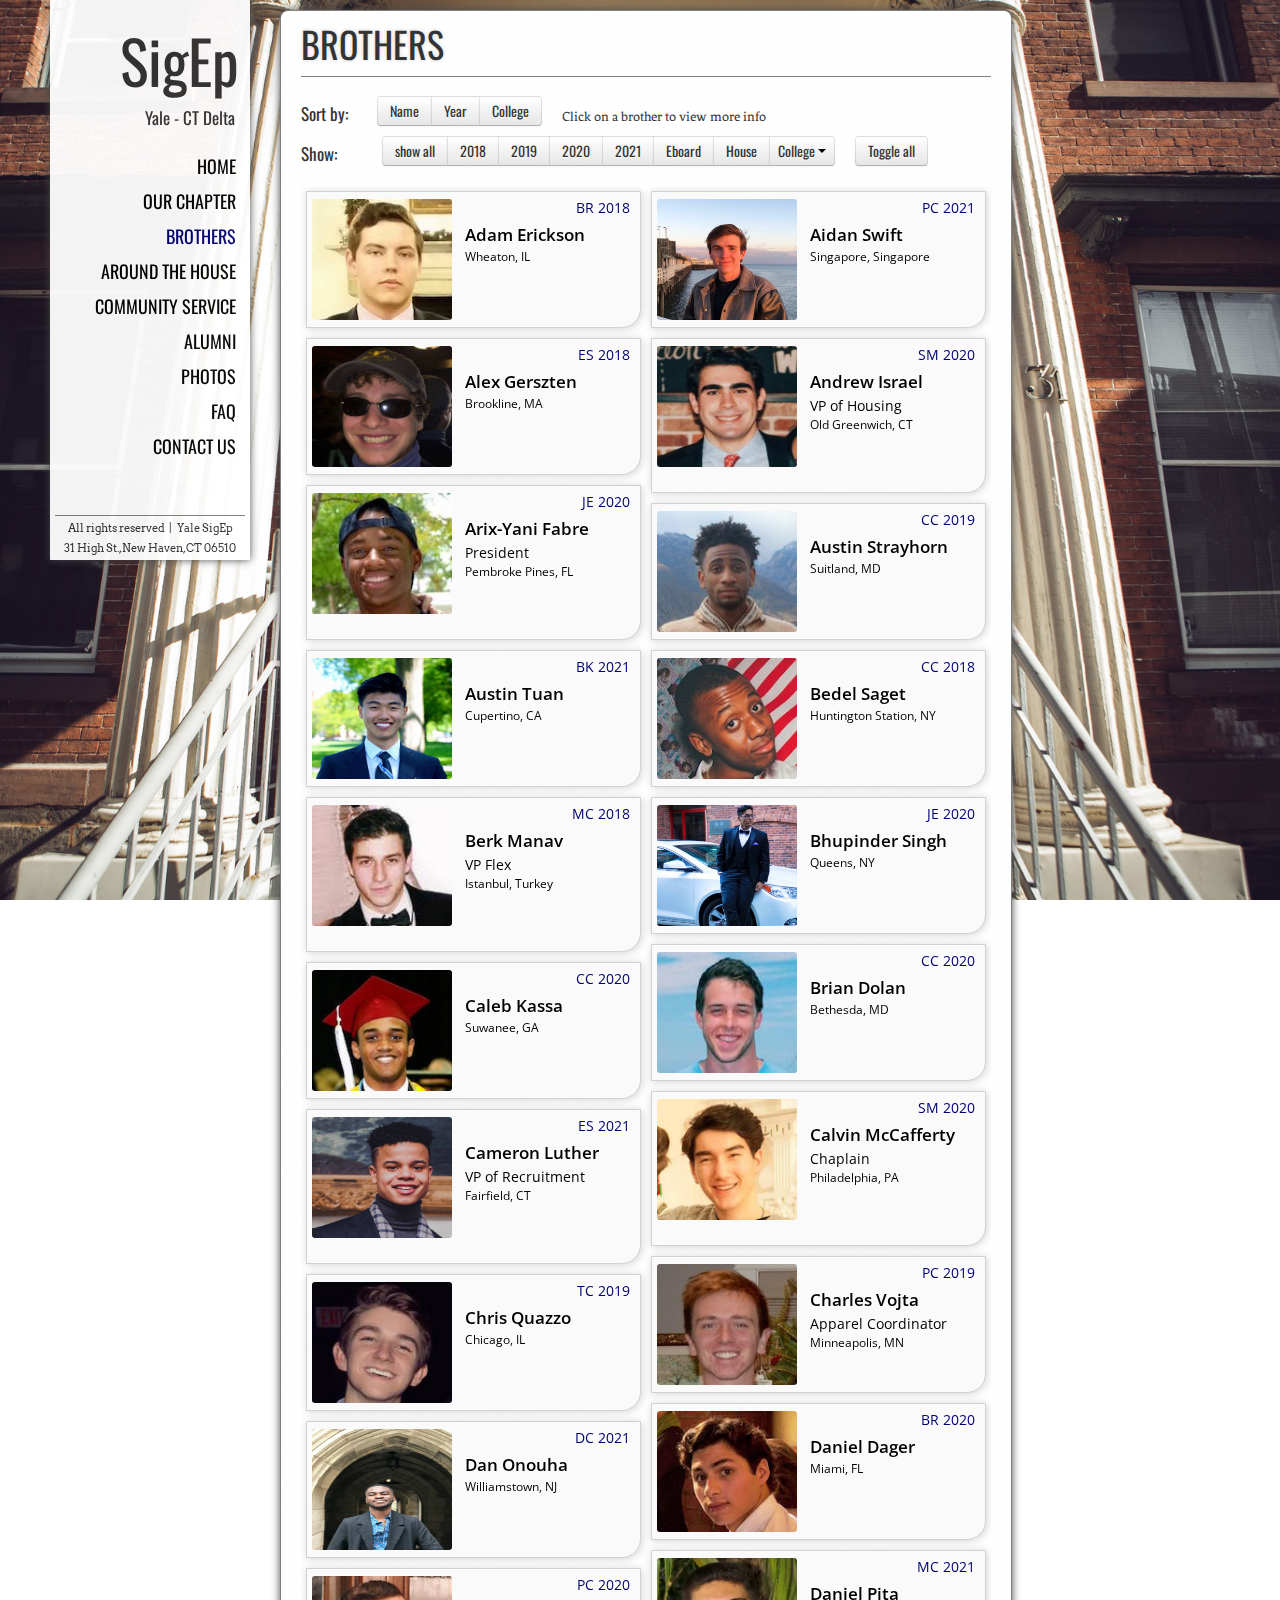
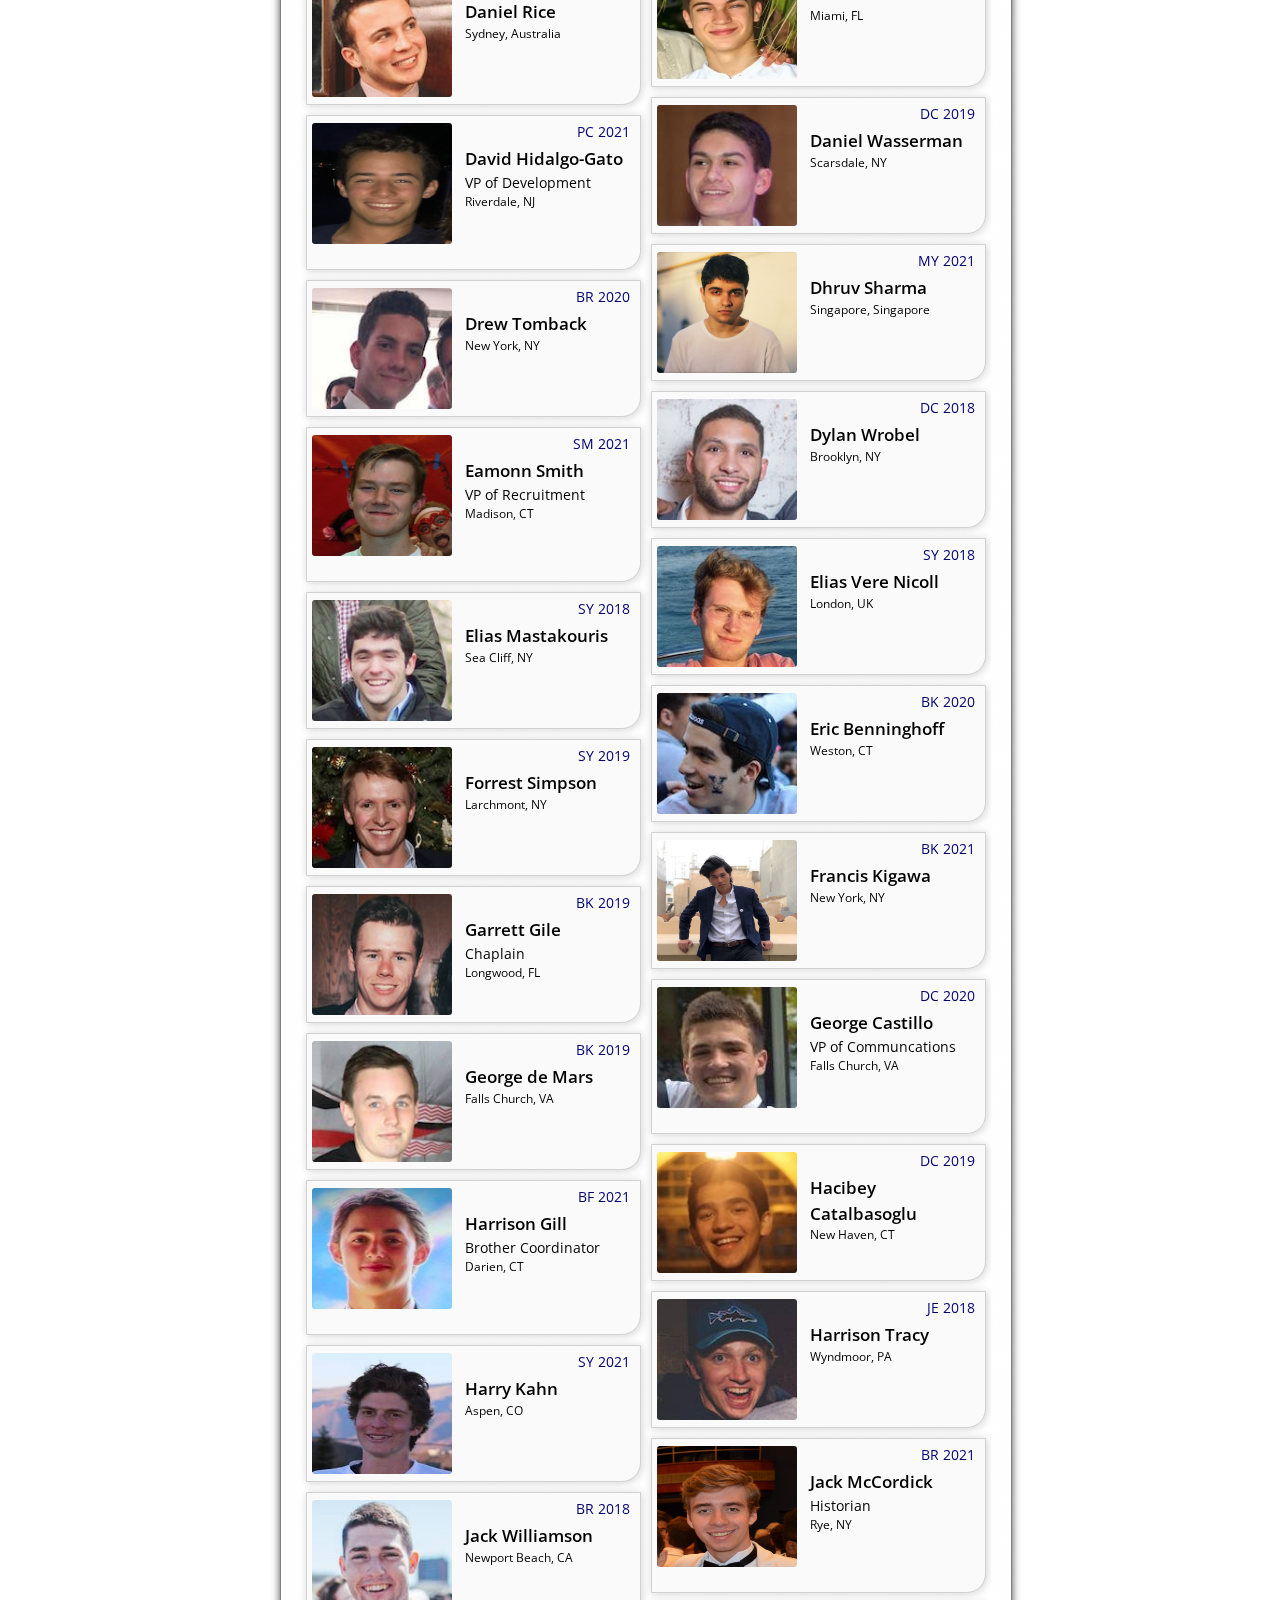
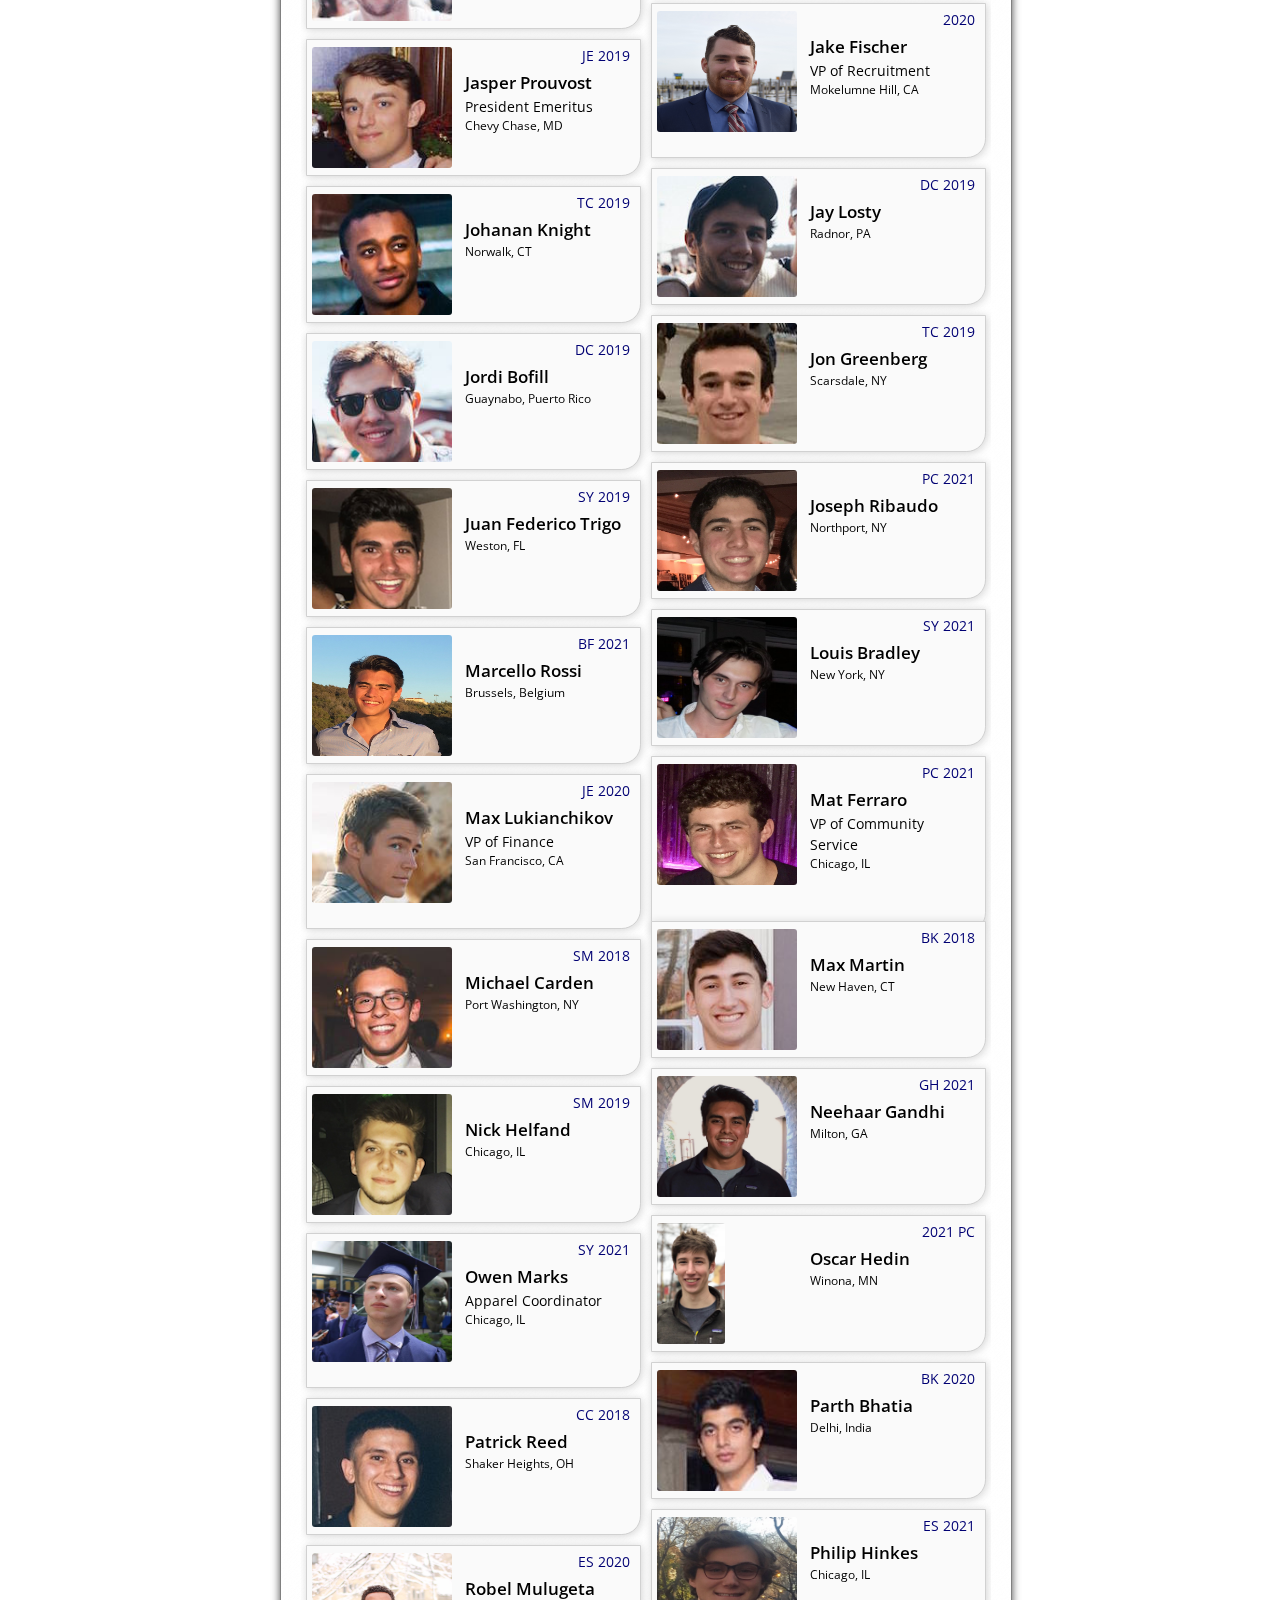
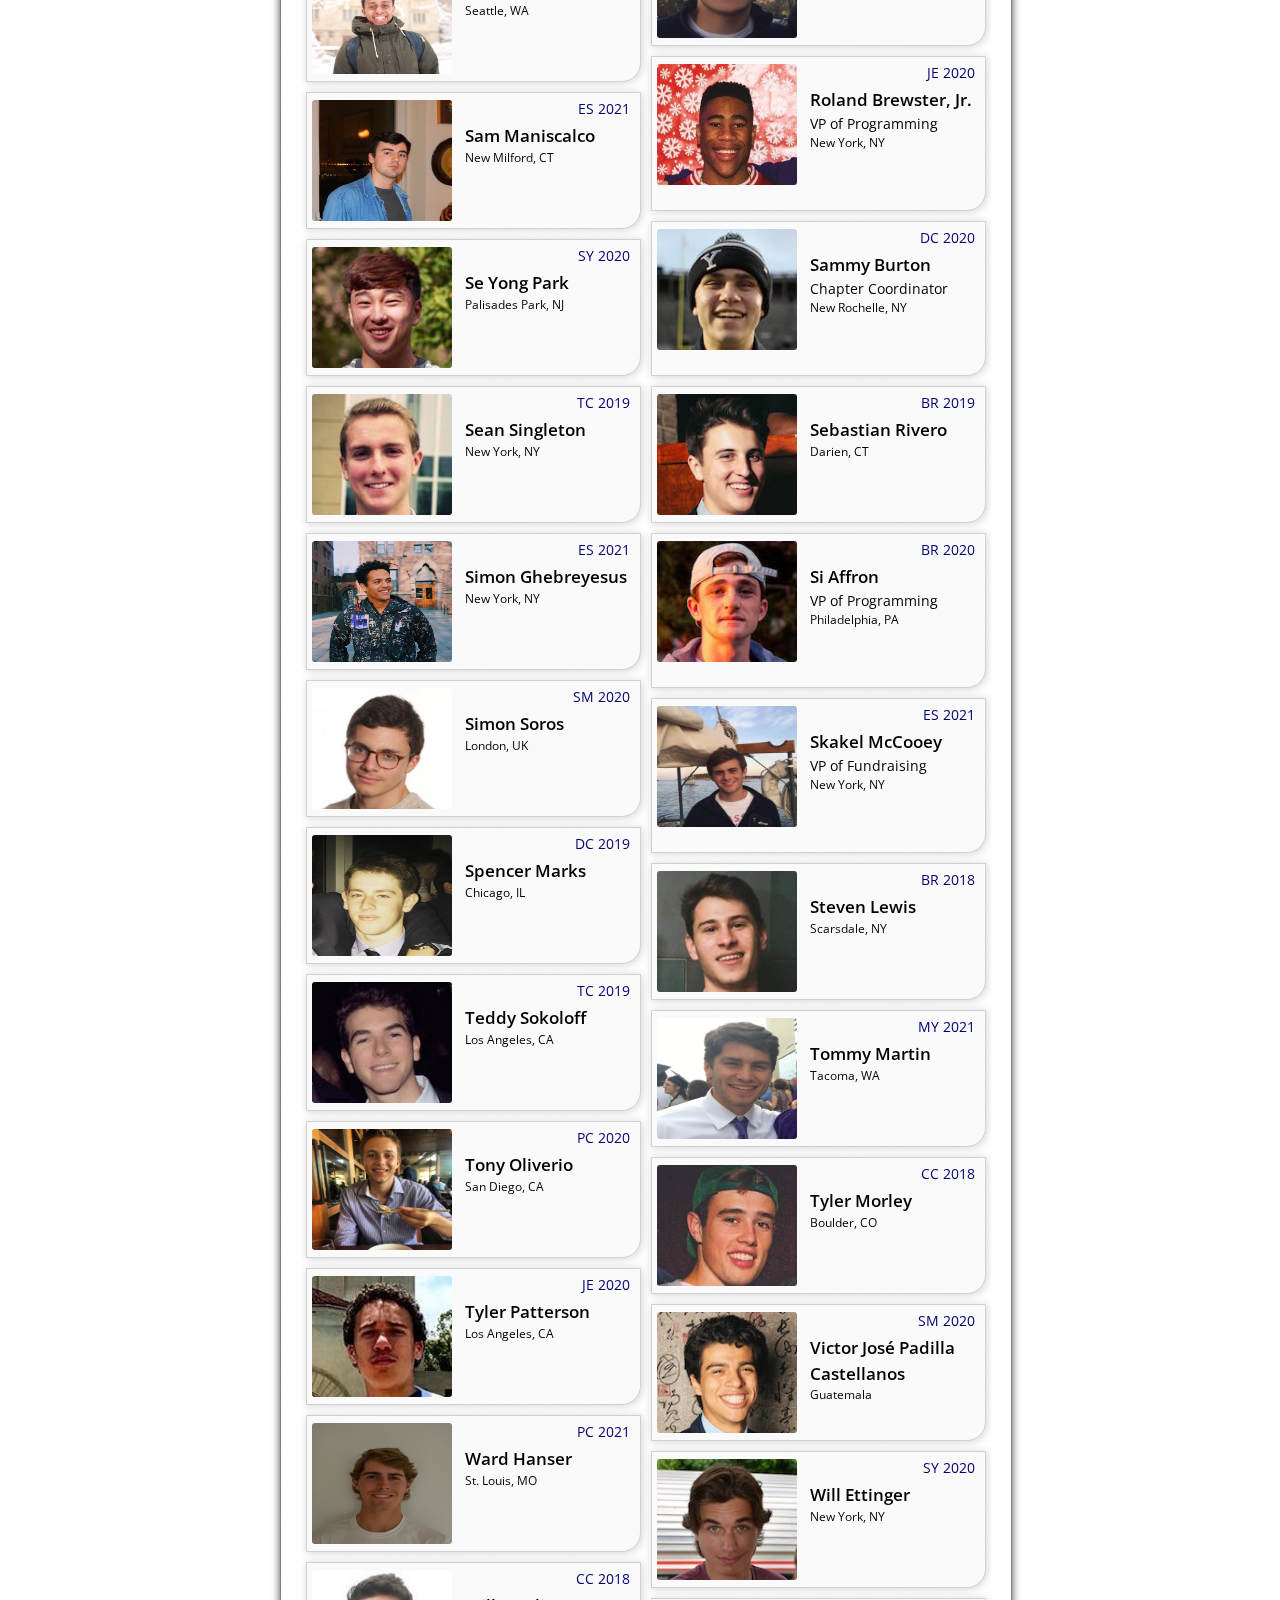
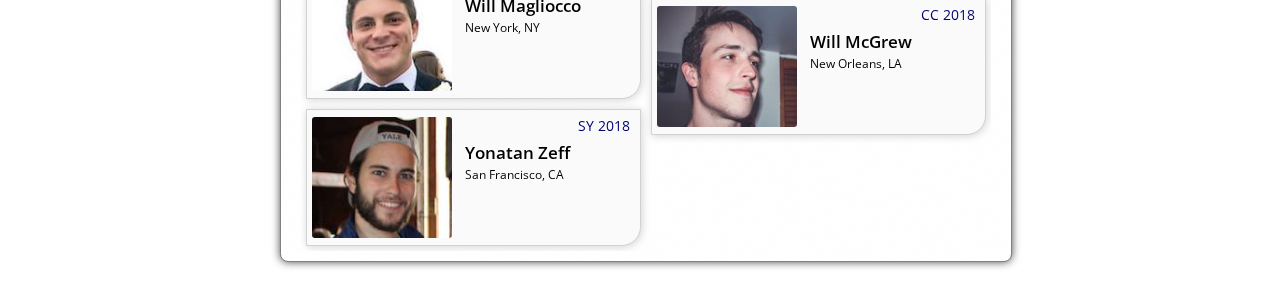
==== commit 84ea777e: "Update brothers.html" ====
--- a/brothers.html
+++ b/brothers.html
@@ -763,7 +763,7 @@
 		</div>
 	</div>
 <div class="brother 2021 pc" id="OscarHedin">
-		<img src="img/brothers/Hedin.jpg" class="brother_image"></img>
+		<img src="img/brothers/Hedin.jpg" class="brother_image" style="width:auto;"></img>
 		<div class="name">Oscar Hedin</div>
 		<div class="yearcollege"><span class="college">2021</span>&nbsp;<span class="year">PC</span></div>
 		<div class="position"></div>
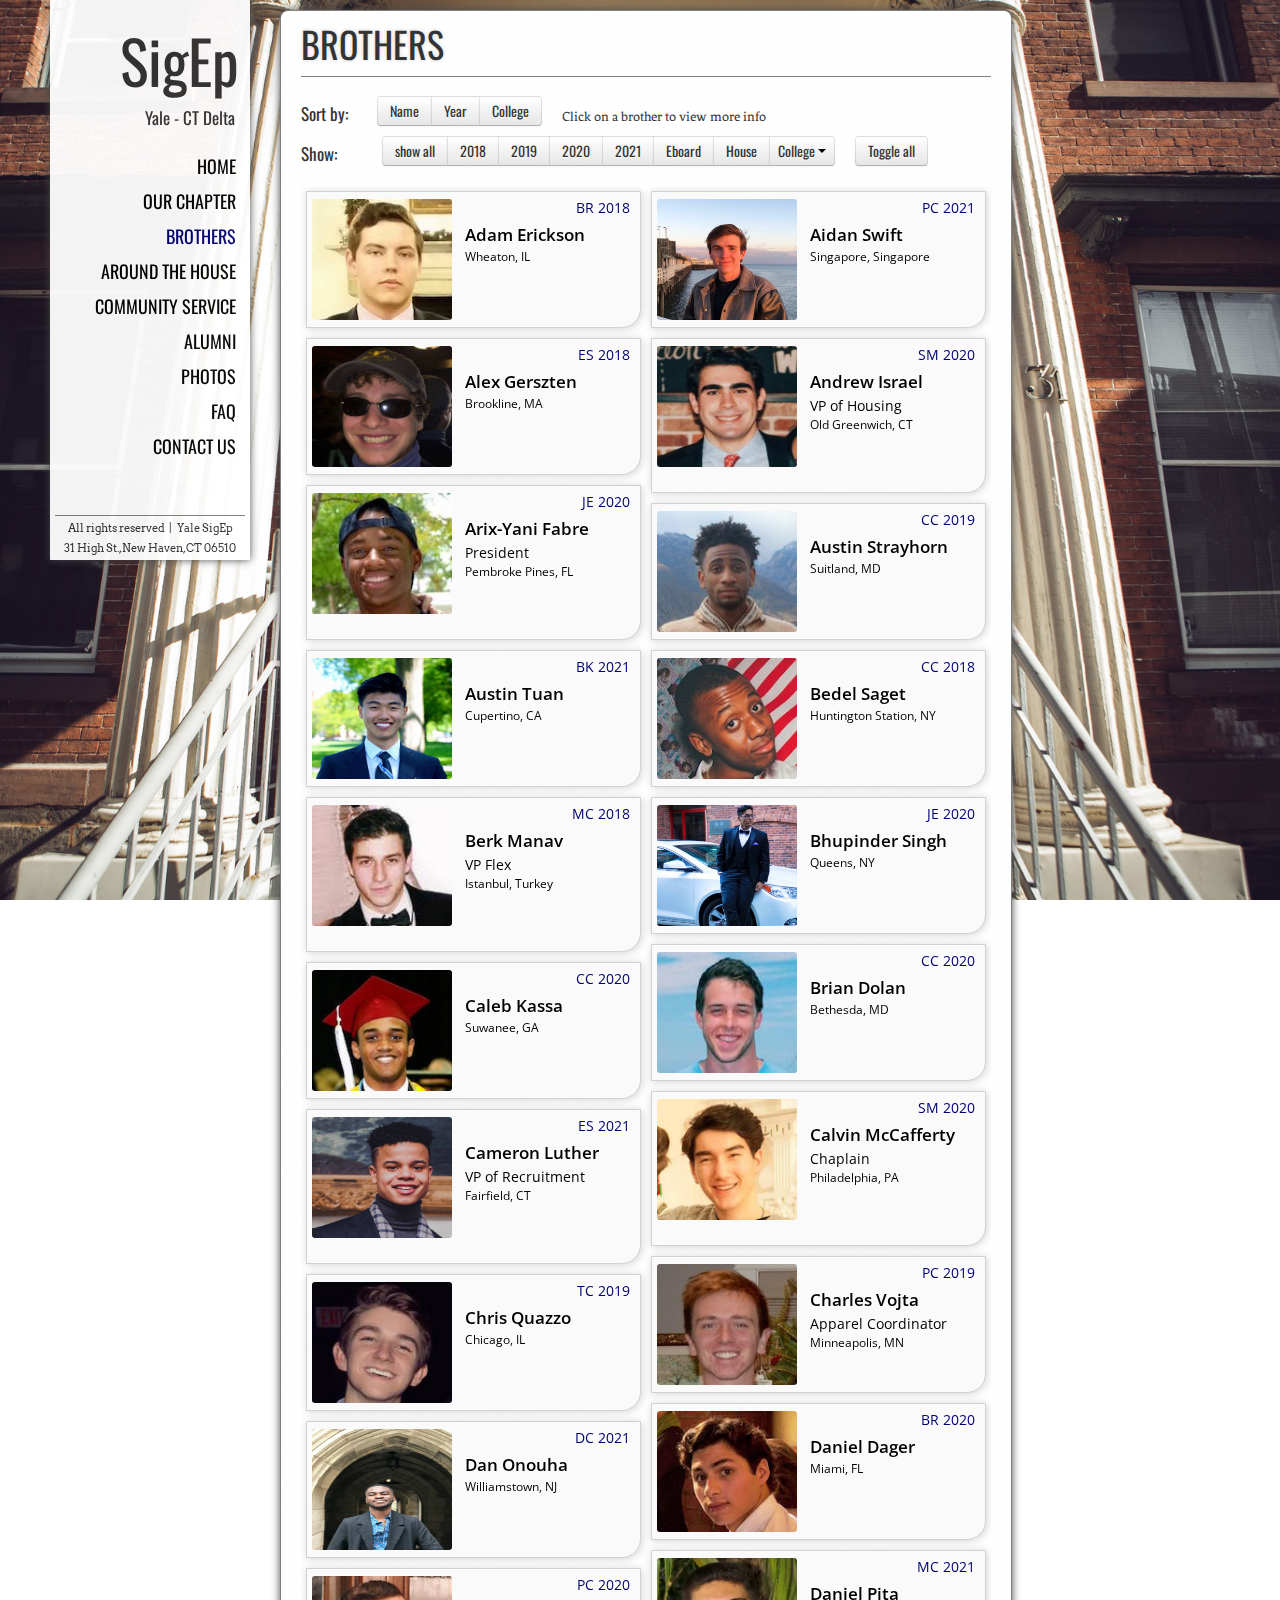
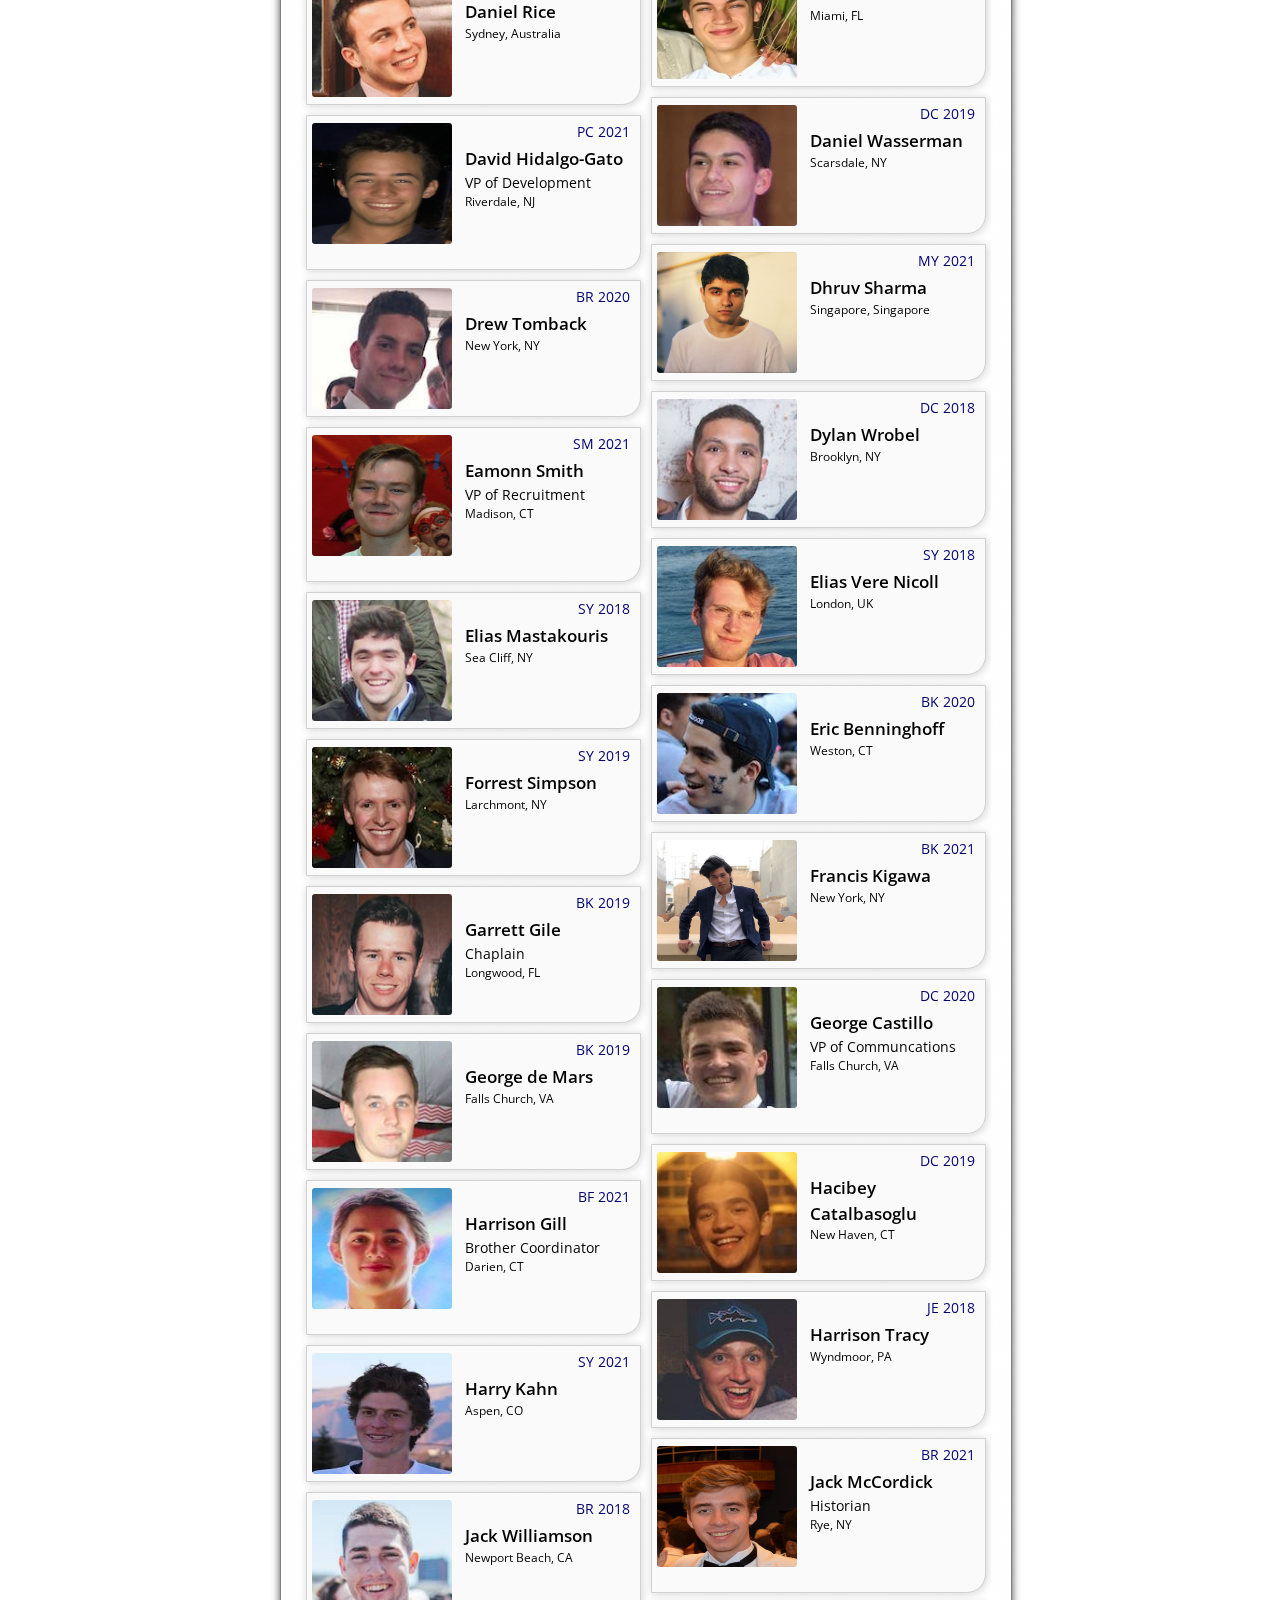
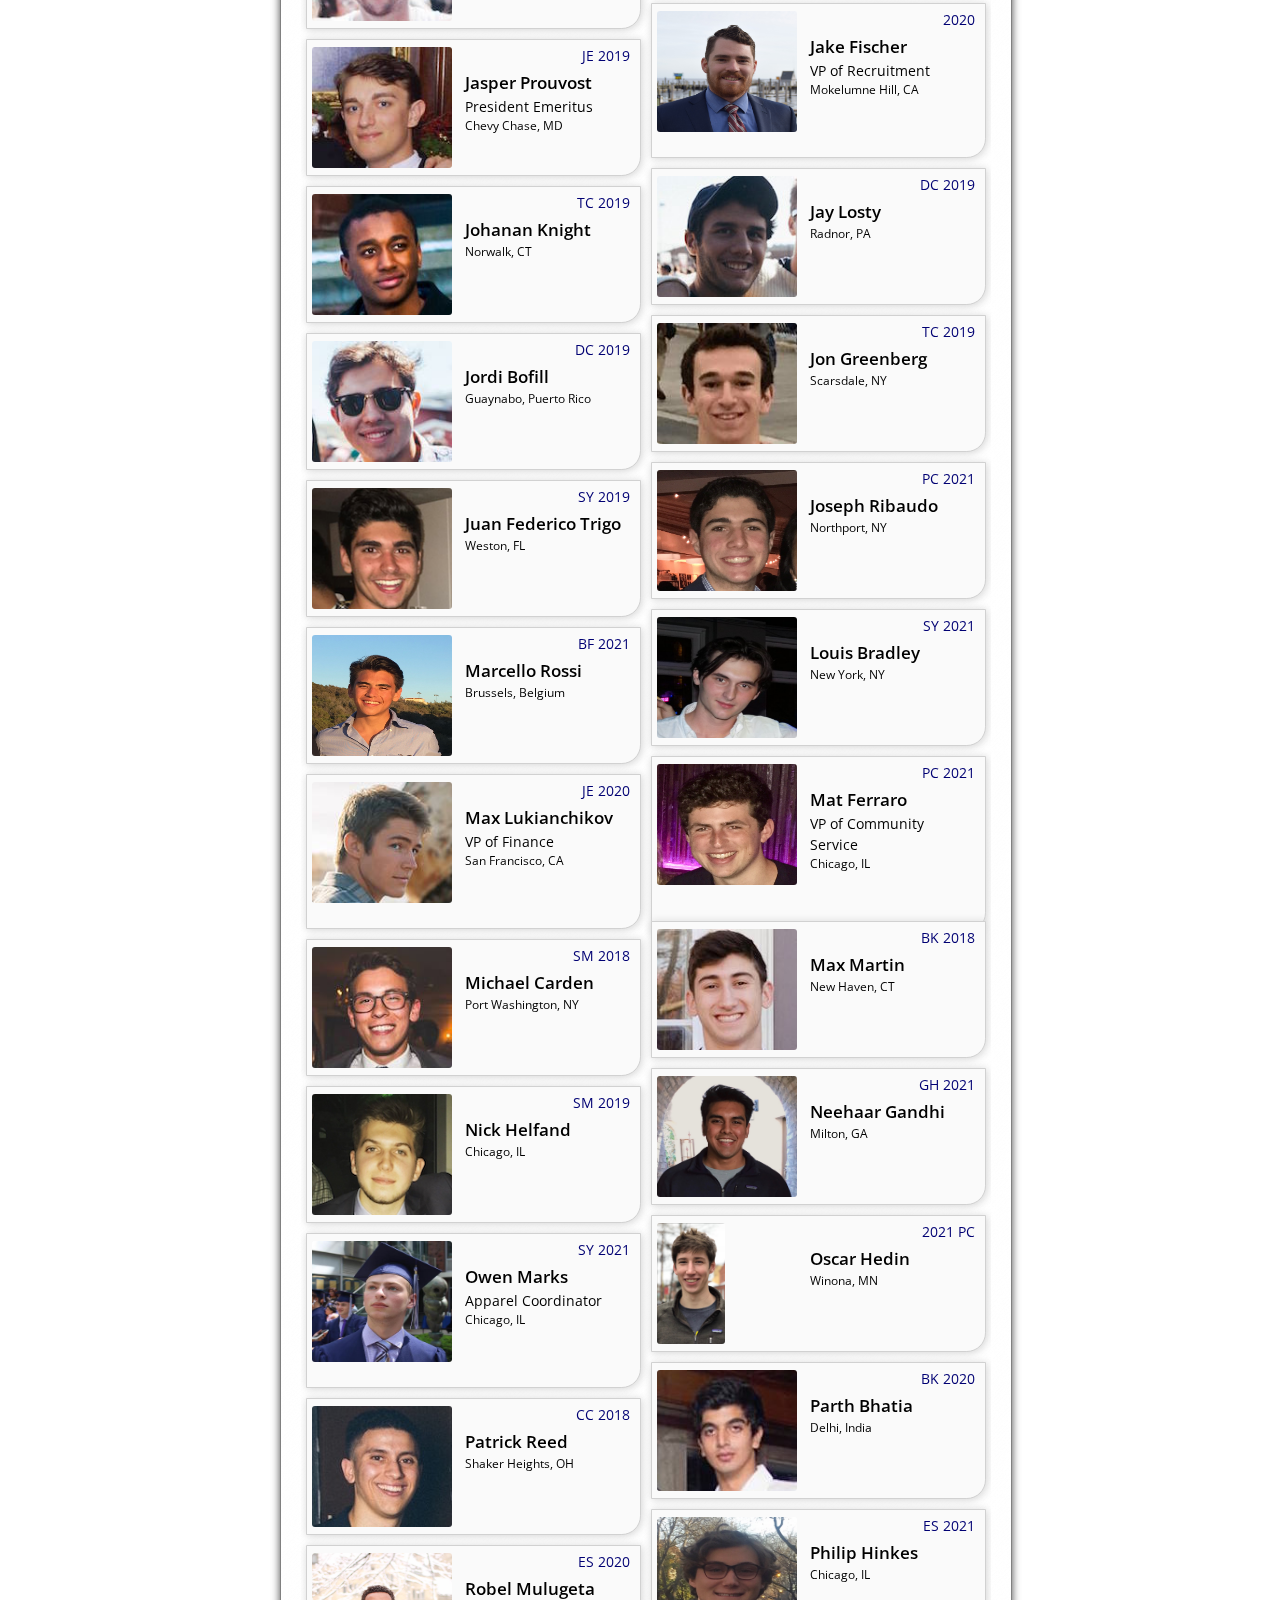
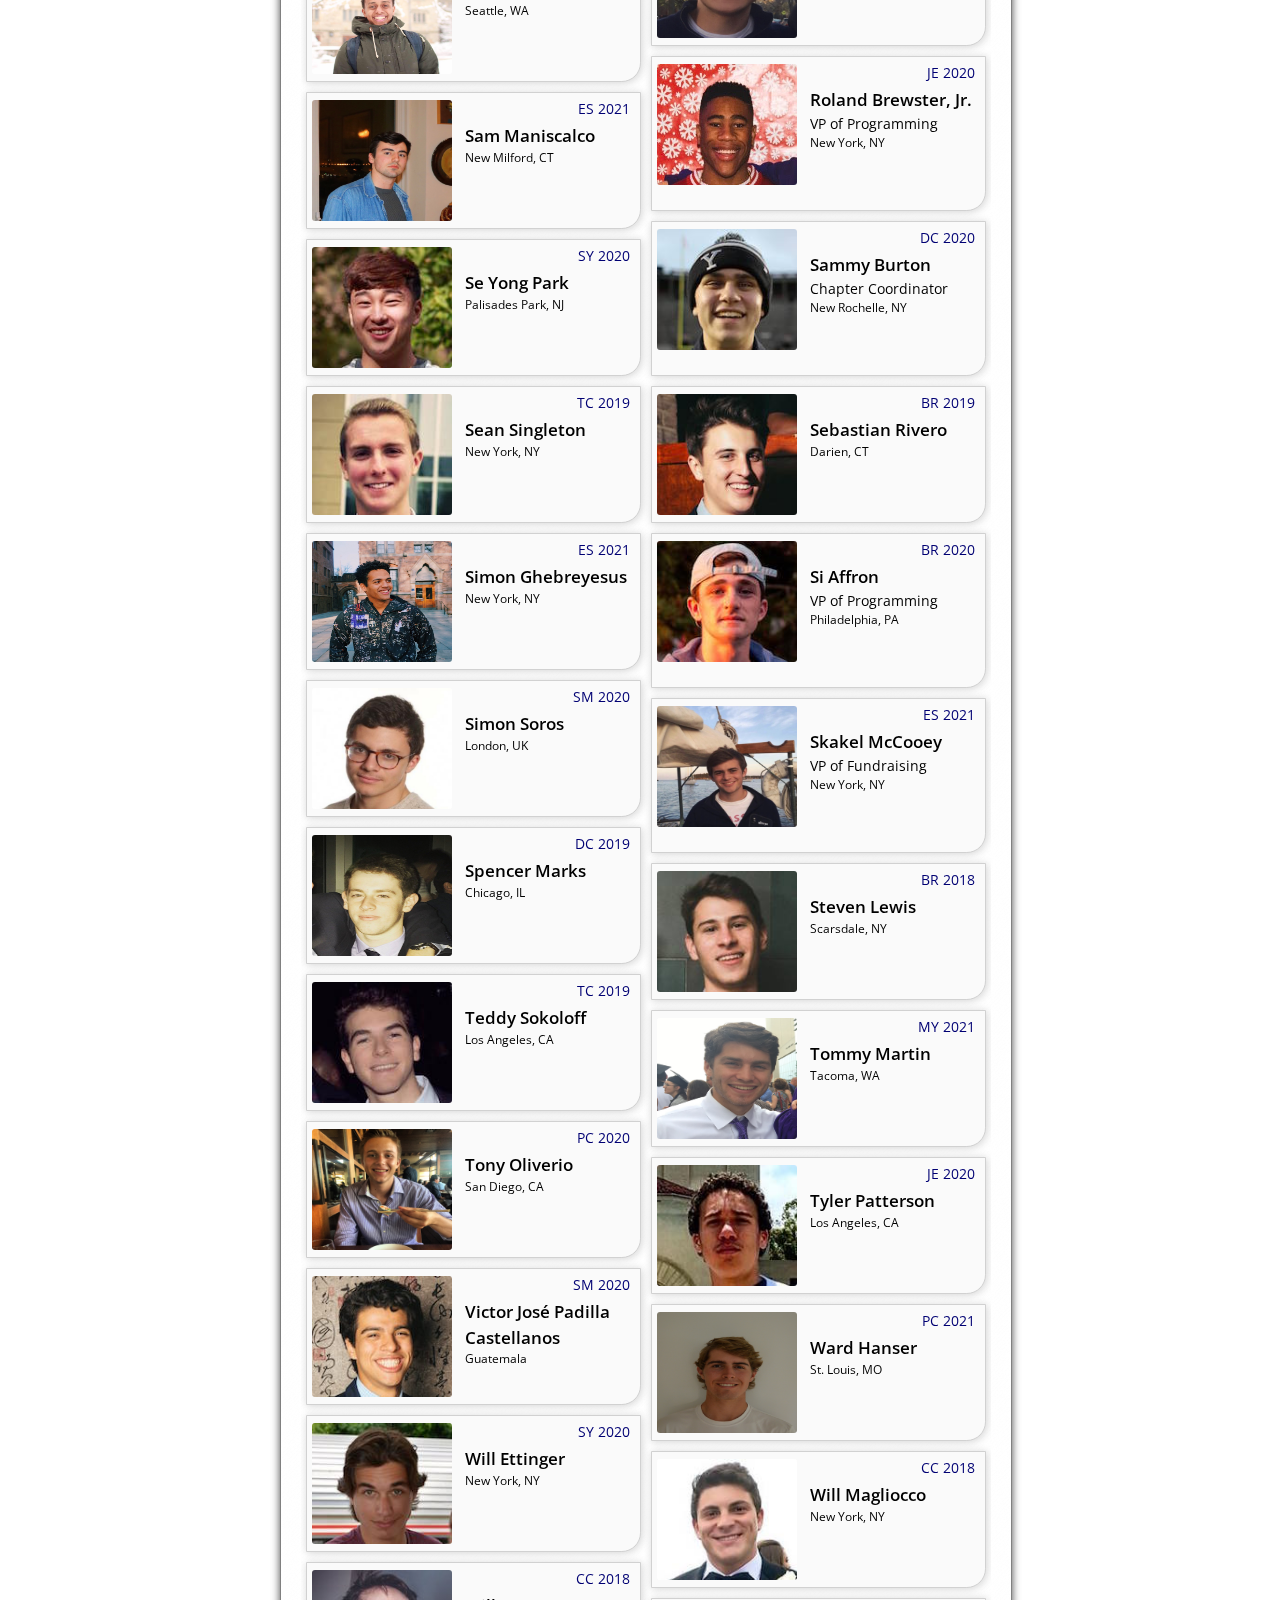
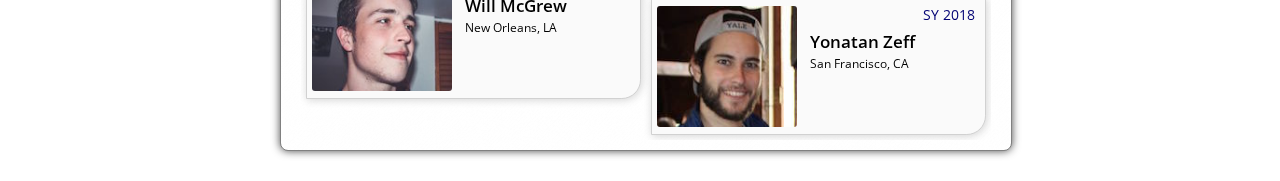
==== commit 3464d2a1: "Update brothers.html" ====
--- a/brothers.html
+++ b/brothers.html
@@ -1014,18 +1014,6 @@
 			<strong>Interests: </strong>&nbsp;Traveling, Hiking, Entrepreneurship, Music
 		</div>
 	</div>
-<div class="brother 2018 cc" id="TylerMorley">
-		<img src="img/brothers/Morley.jpg" class="brother_image"></img>
-		<div class="name">Tyler Morley</div>
-		<div class="yearcollege"><span class="college">CC</span>&nbsp;<span class="year">2018</span></div>
-		<div class="position"></div>
-		<div class="hometown">Boulder, CO</div>
-		<br /><div class="moreinfo" id="TylerMorley_moreinfo" style="display: none;margin-top: 8px;">
-			<strong>Major: </strong>&nbsp;Economics<br />
-			<strong>Activities: </strong>&nbsp;C1 Club Soccer, FOOT, Sports Analytics Group, FERDA Group at Yale<br />
-			<strong>Interests: </strong>&nbsp;FIFA, spinning
-		</div>
-	</div>
 <div class="brother 2020 je" id="TylerPatterson">
 		<img src="img/brothers/Patterson.jpg" class="brother_image"></img>
 		<div class="name">Tyler Patterson</div>
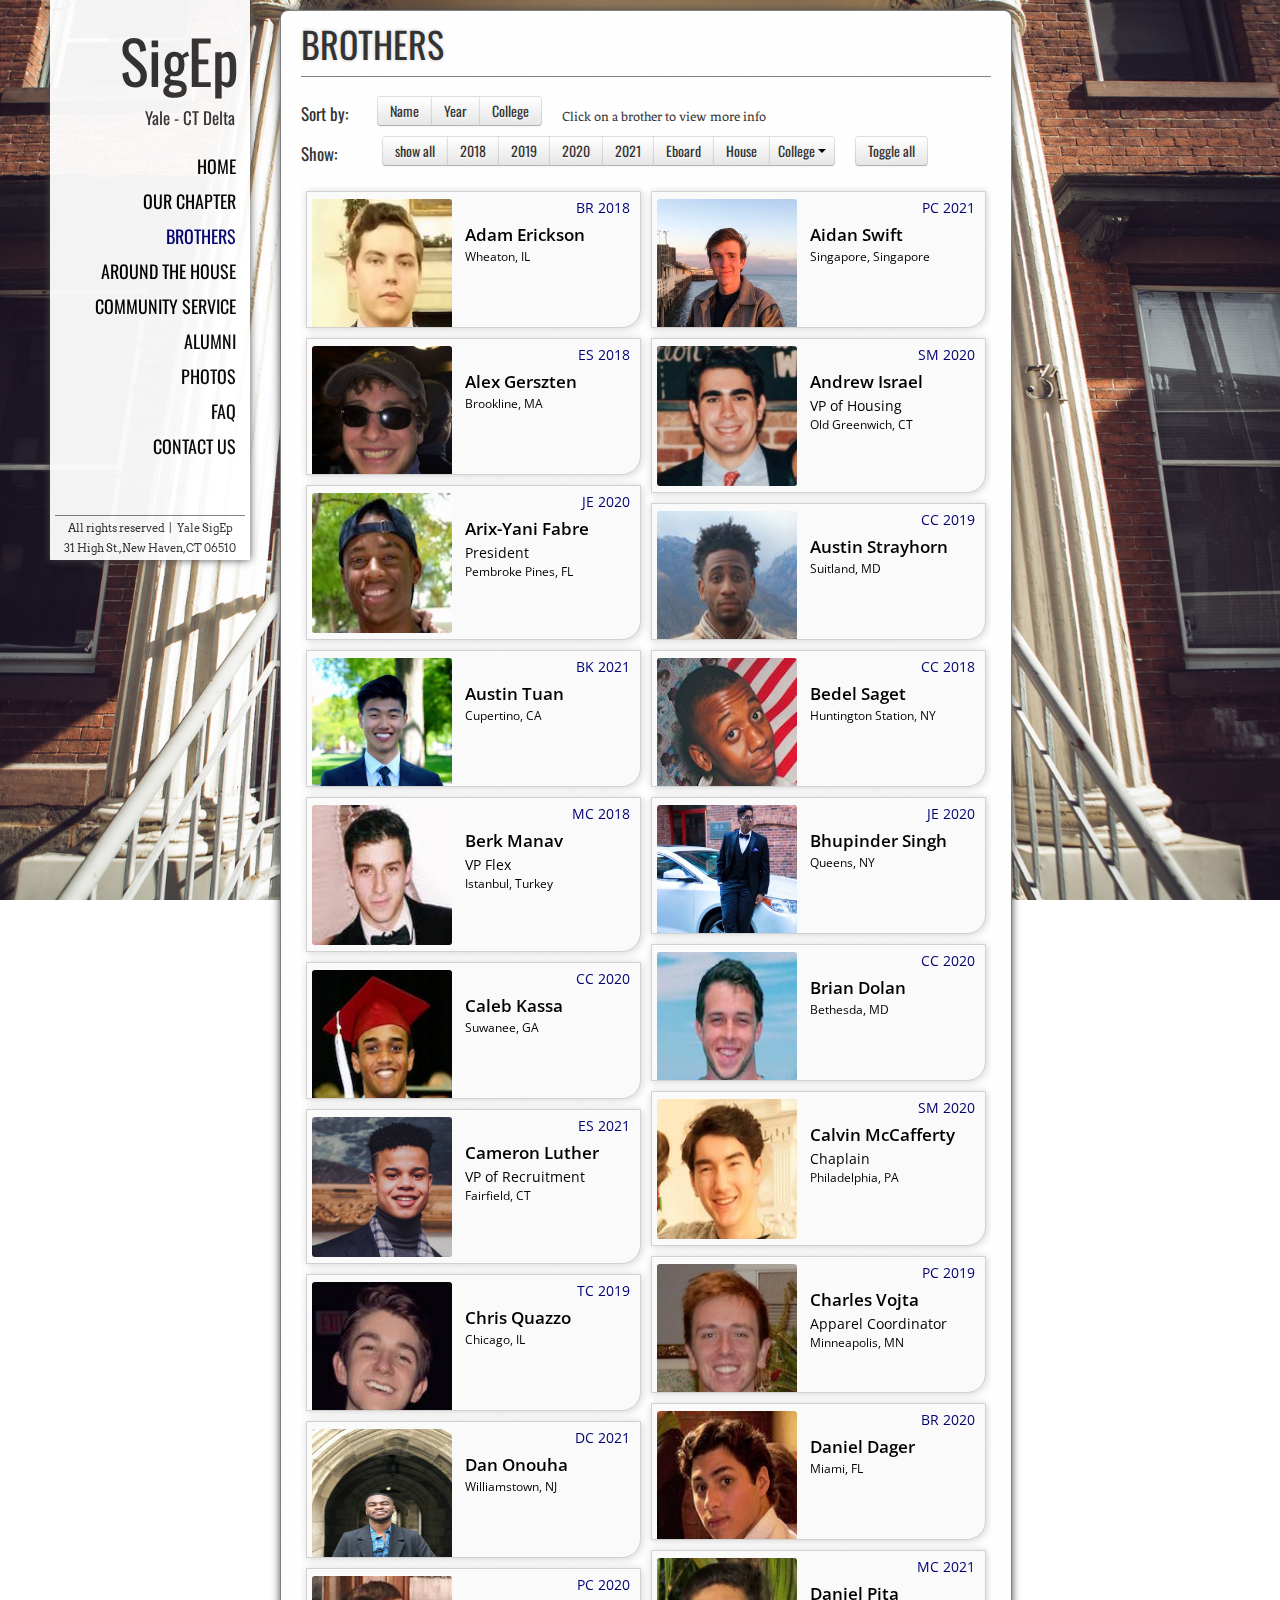
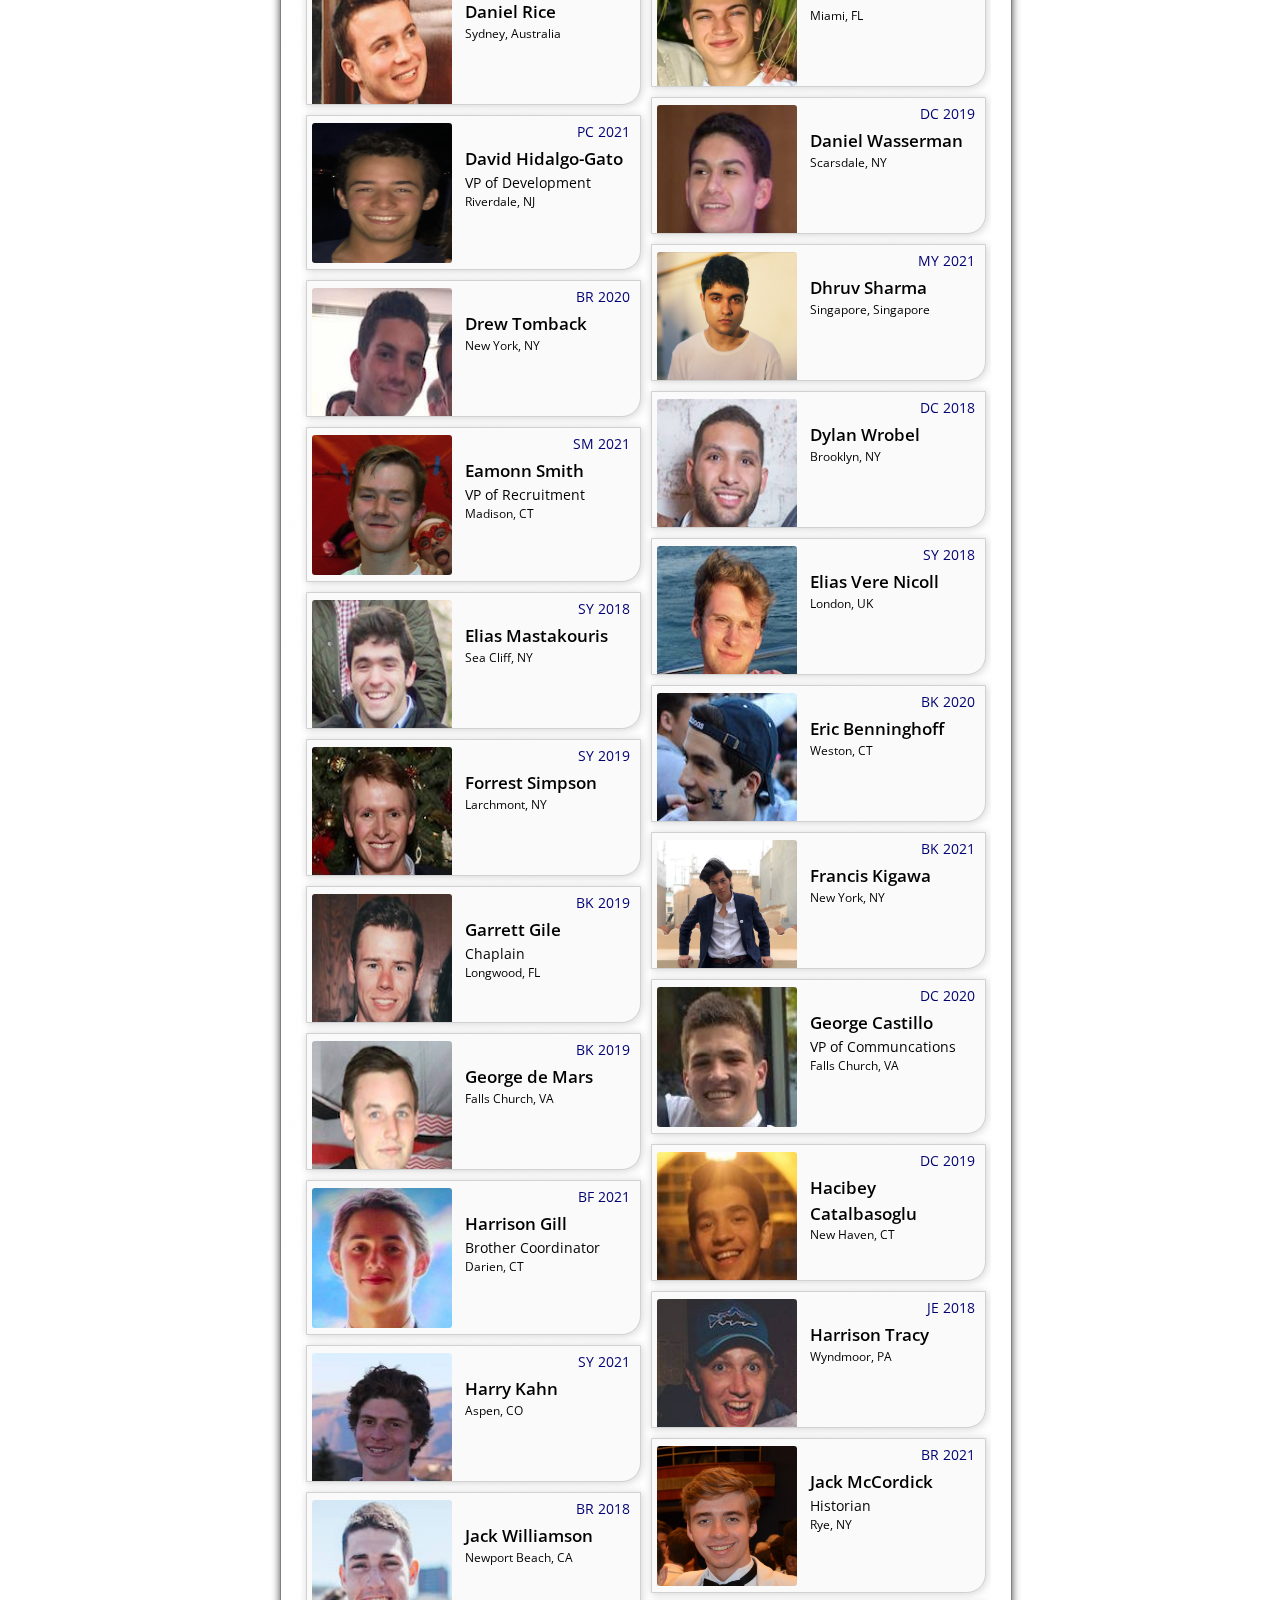
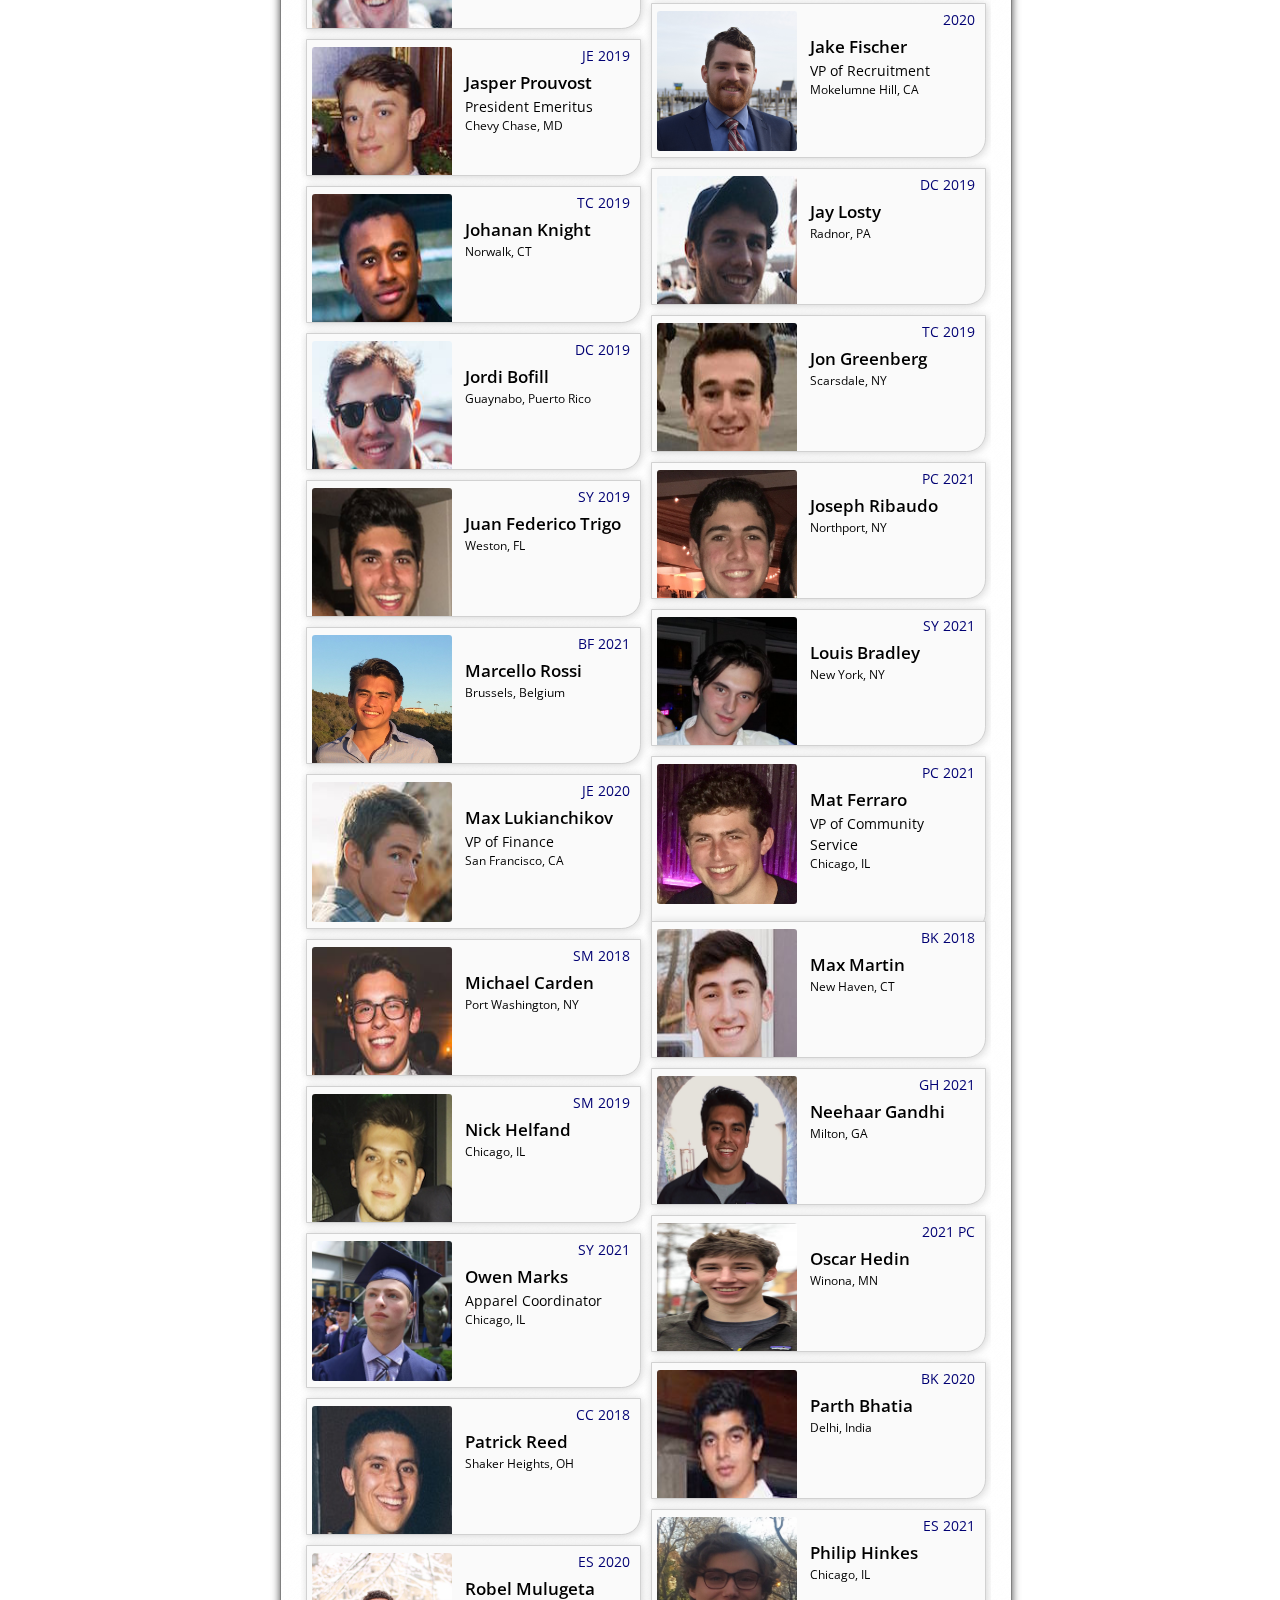
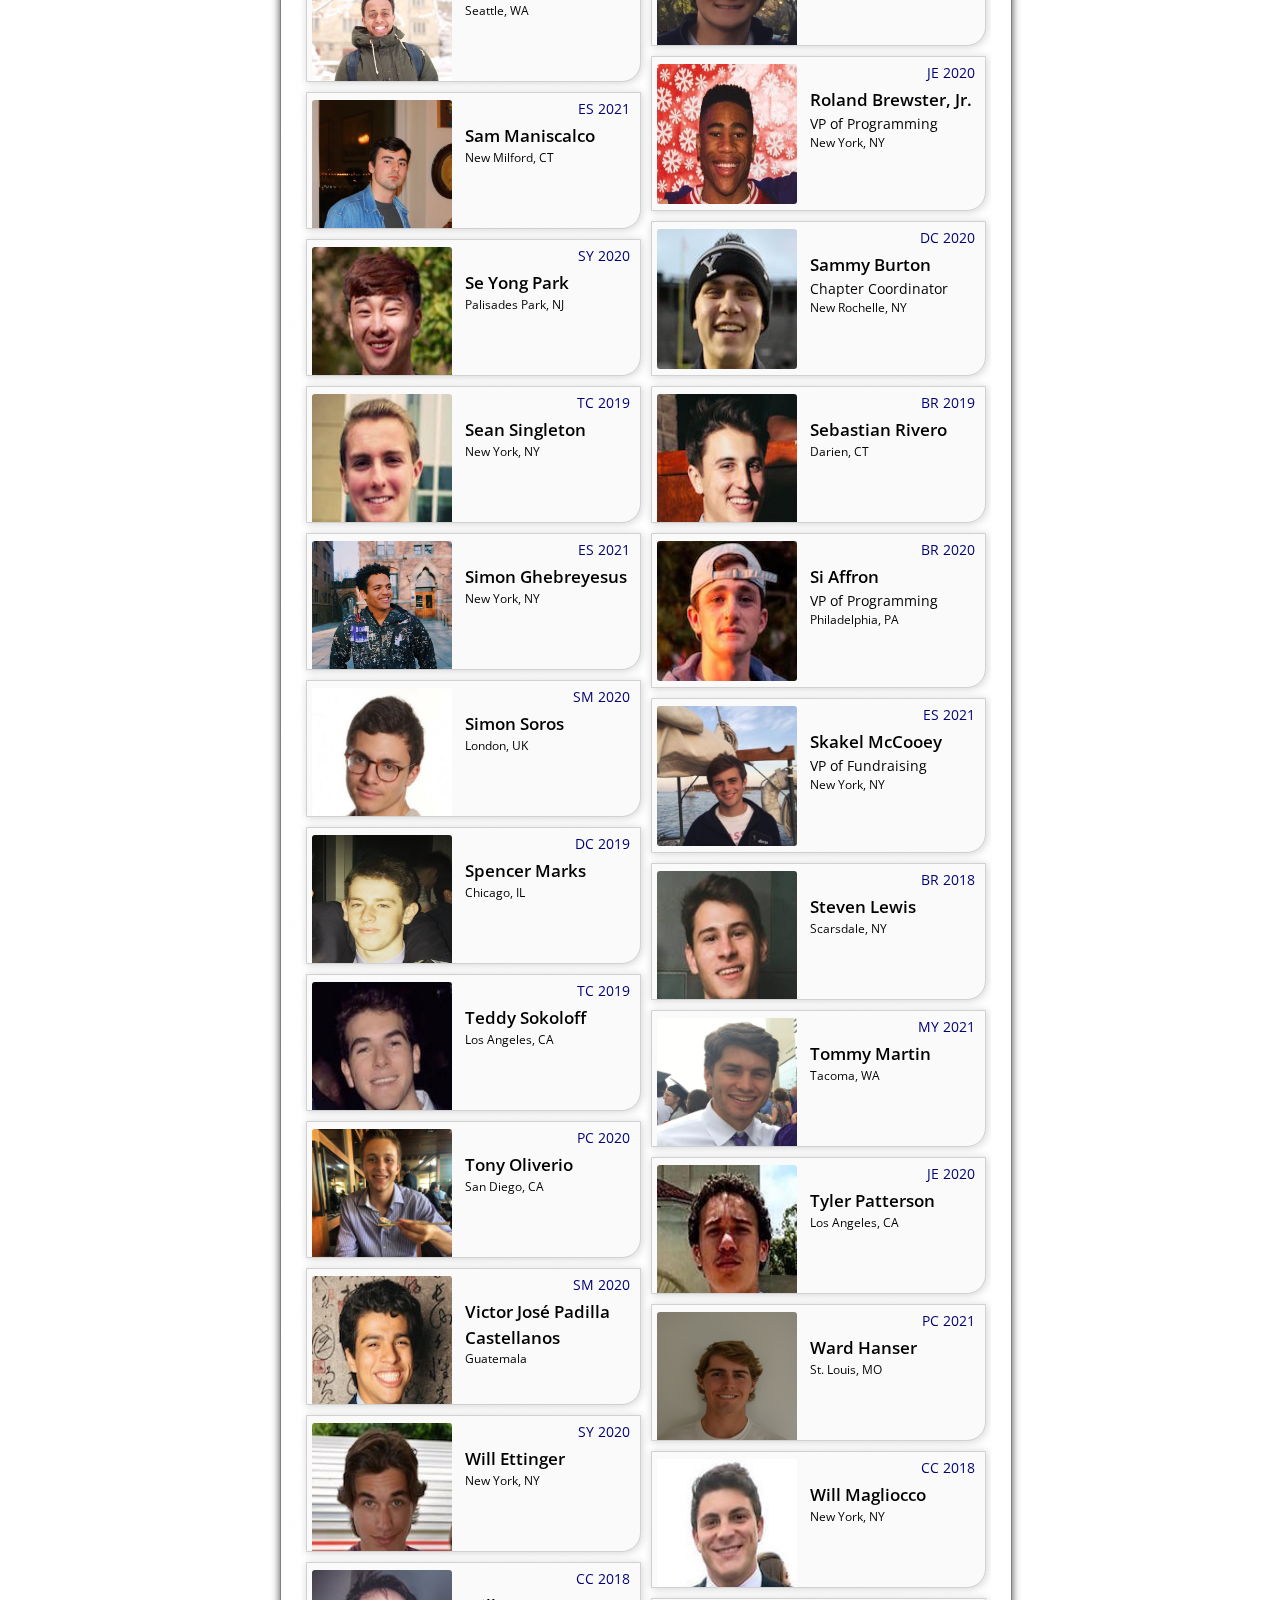
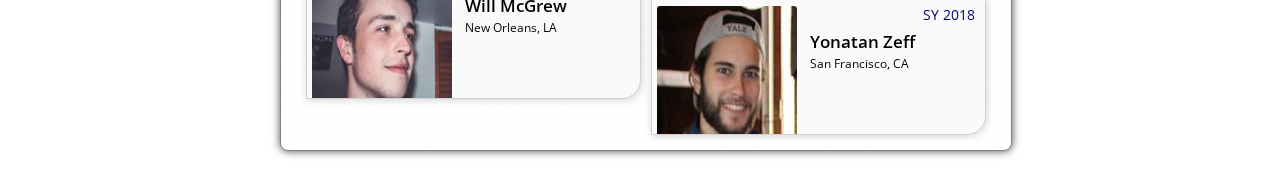
==== commit c09df093: "Update brothers.html" ====
--- a/brothers.html
+++ b/brothers.html
@@ -763,7 +763,7 @@
 		</div>
 	</div>
 <div class="brother 2021 pc" id="OscarHedin">
-		<img src="img/brothers/Hedin.jpg" class="brother_image" style="width:auto;"></img>
+		<img src="img/brothers/Hedin.jpg" class="brother_image"></img>
 		<div class="name">Oscar Hedin</div>
 		<div class="yearcollege"><span class="college">2021</span>&nbsp;<span class="year">PC</span></div>
 		<div class="position"></div>
--- a/css/style.css
+++ b/css/style.css
@@ -242,7 +242,7 @@
 
 	.brother_image{
 		width: 140px;
-		height: 121px;
+		height: 140px;
 		position: absolute;
 		top: 7px;
 		left: 5px;
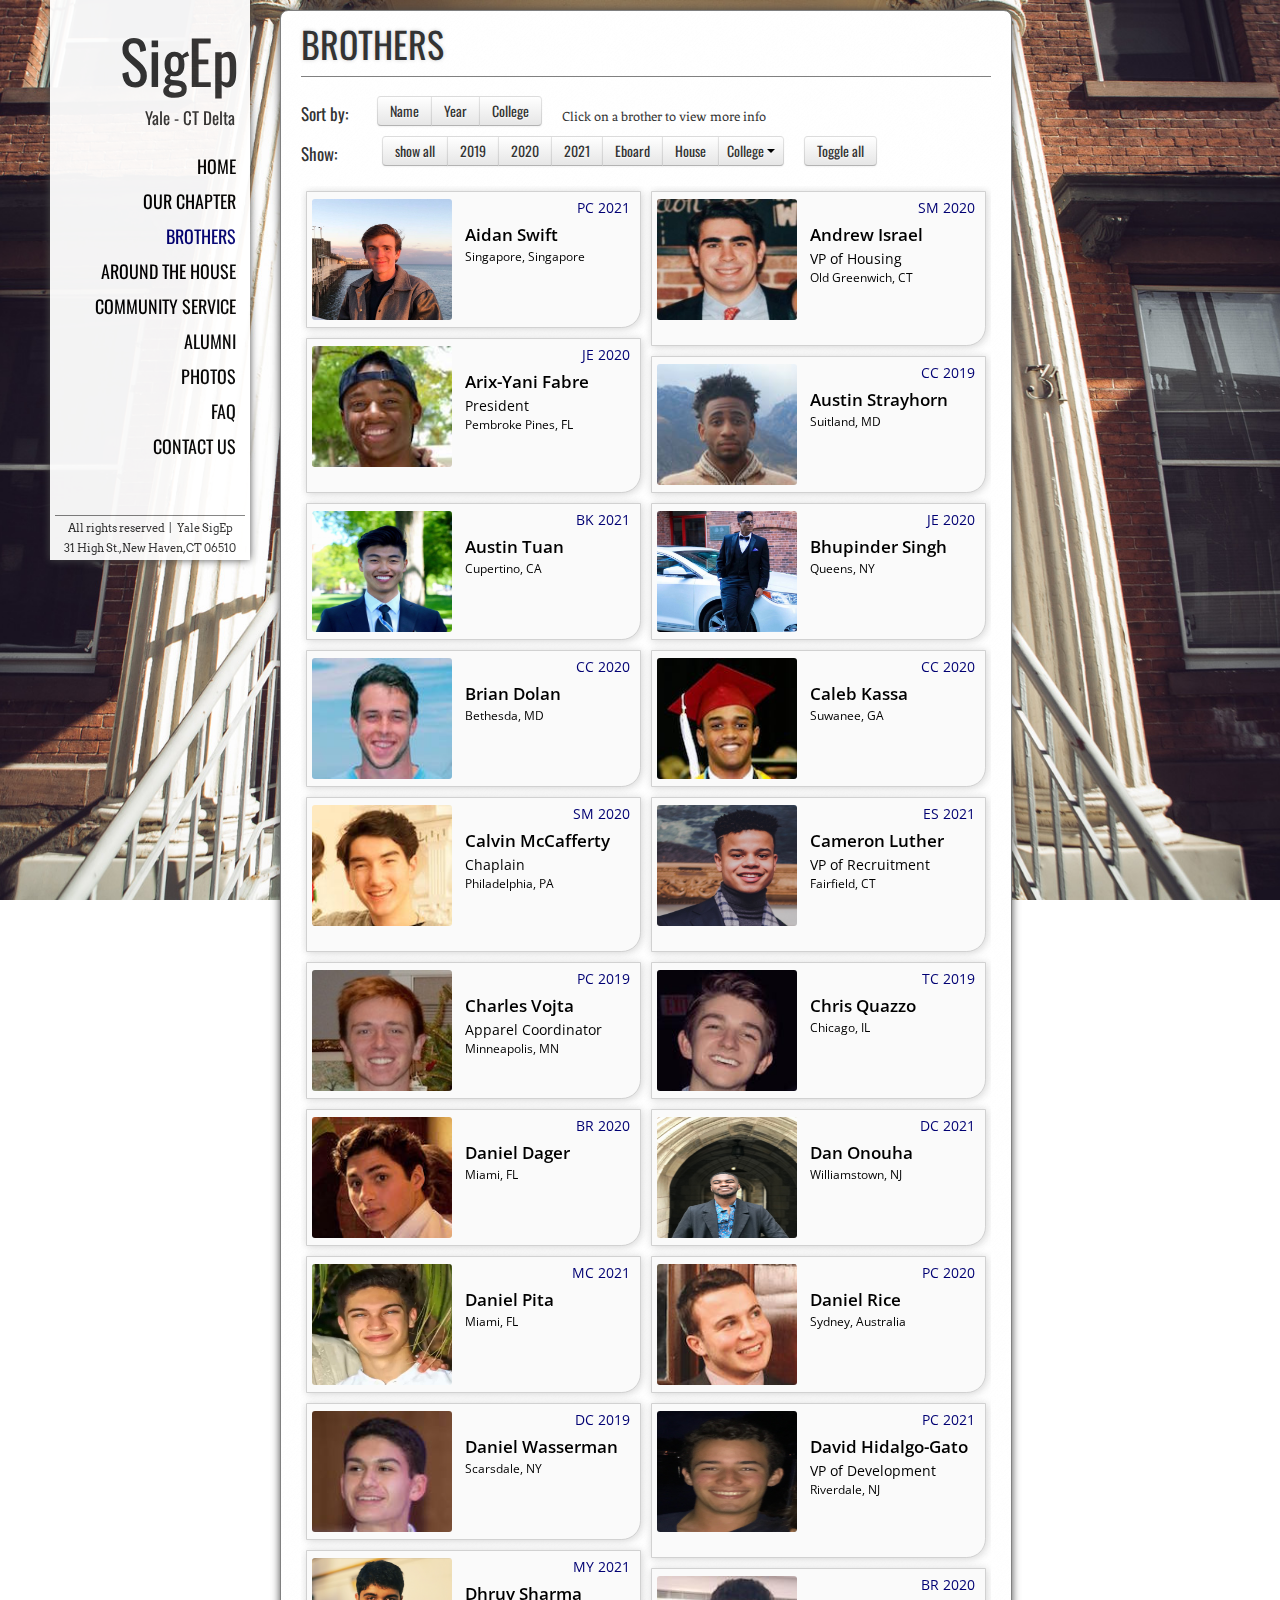
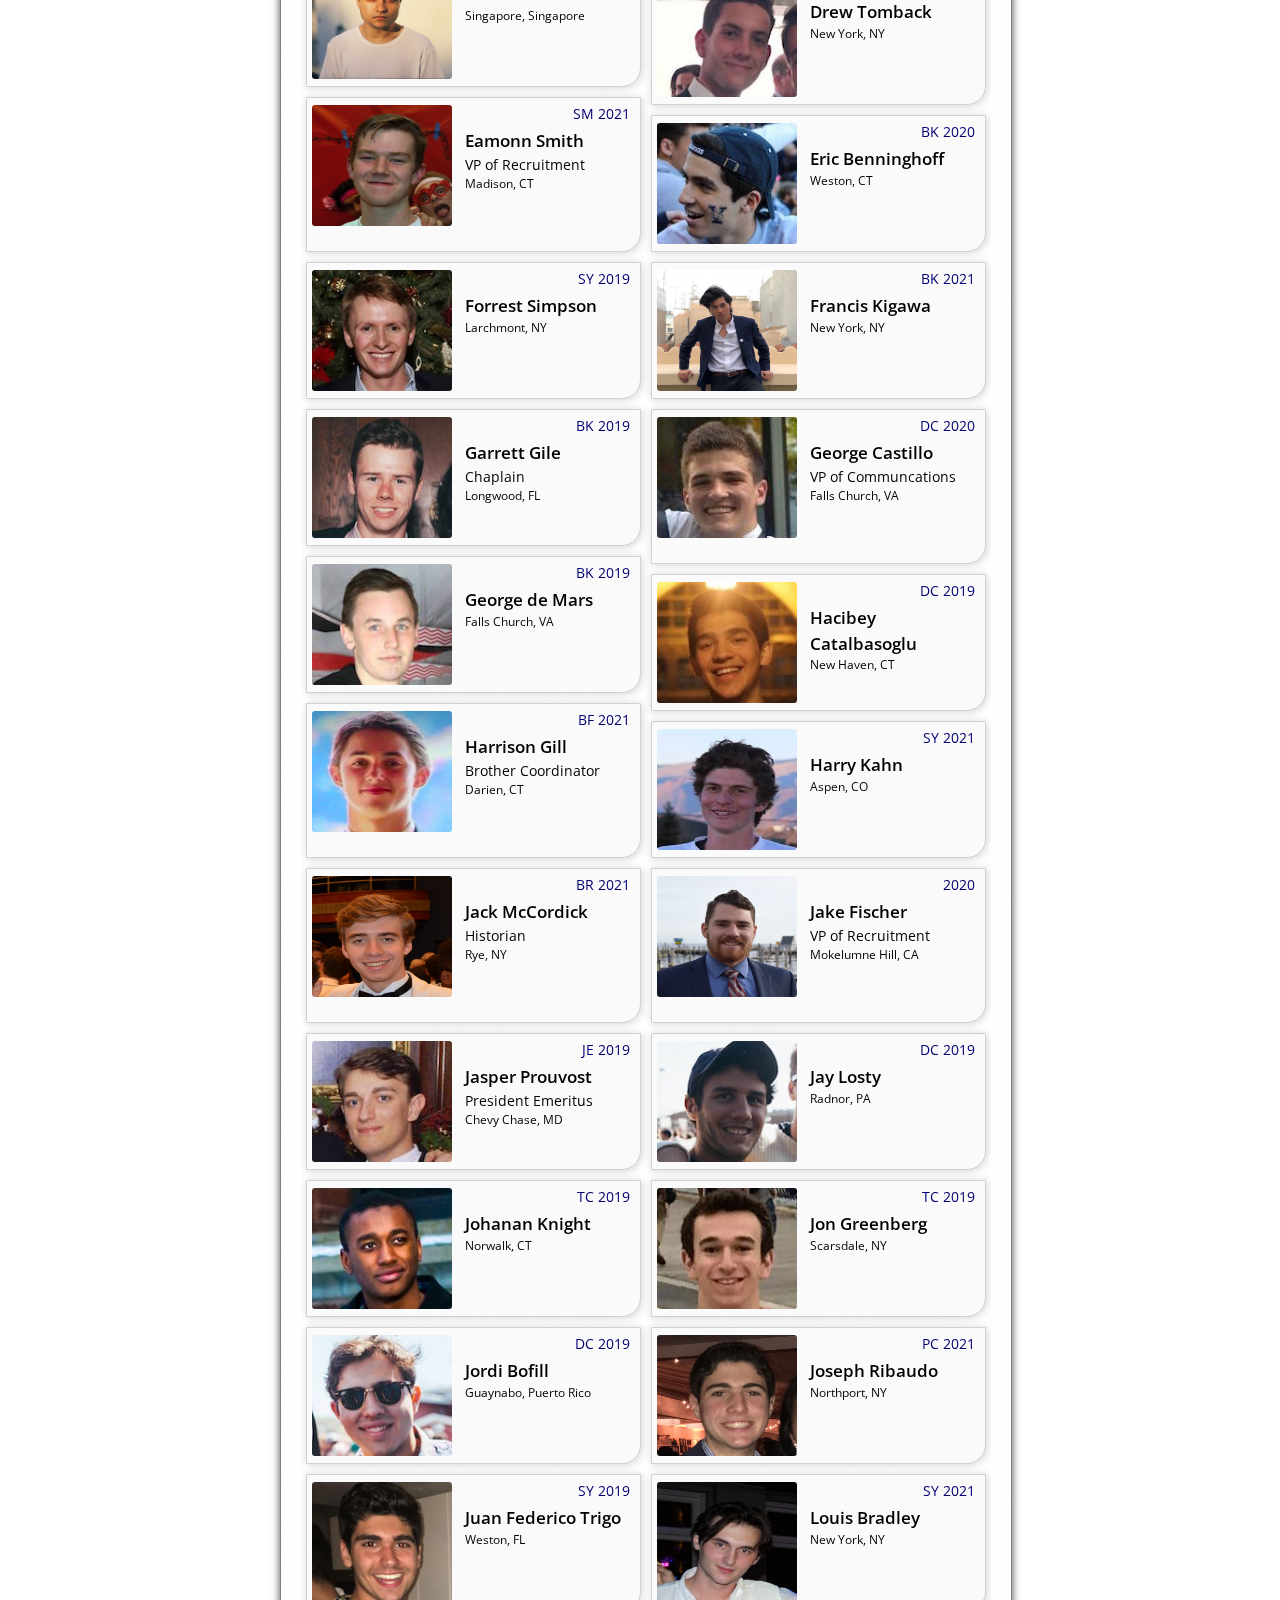
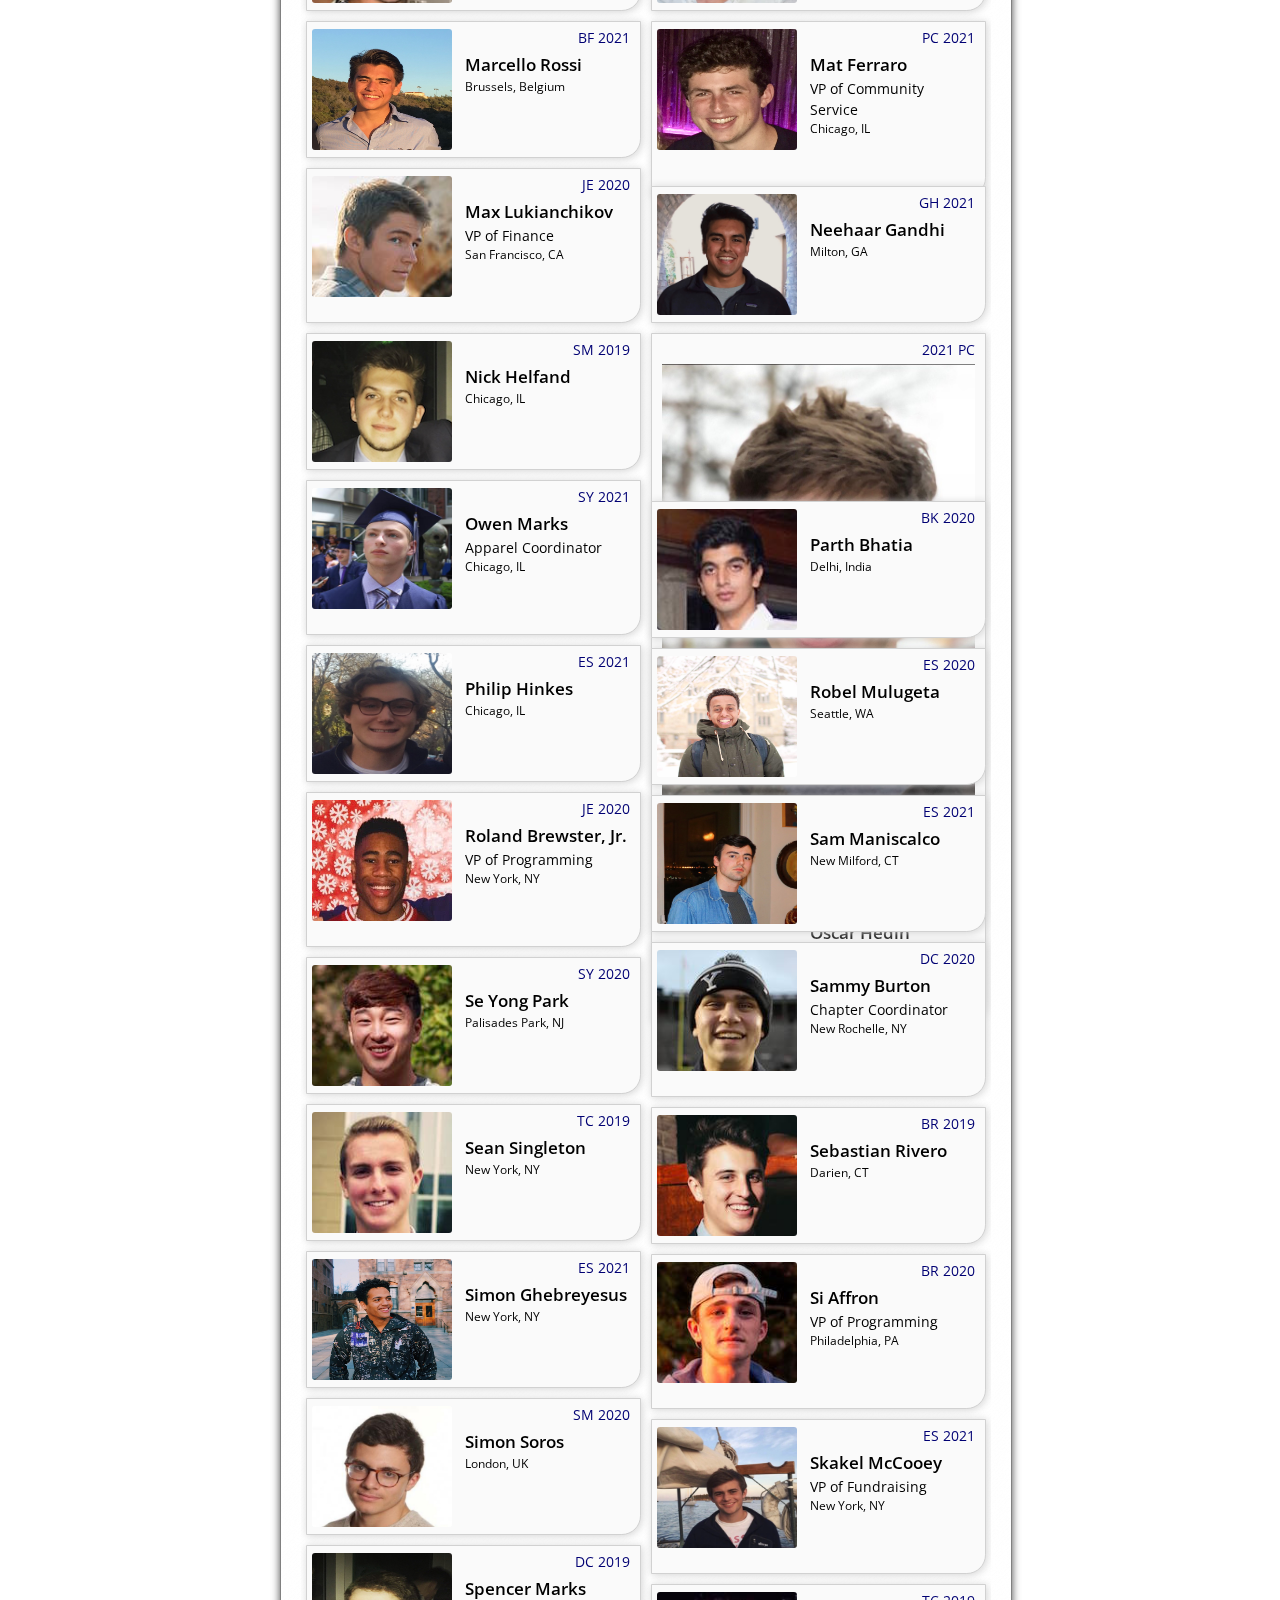
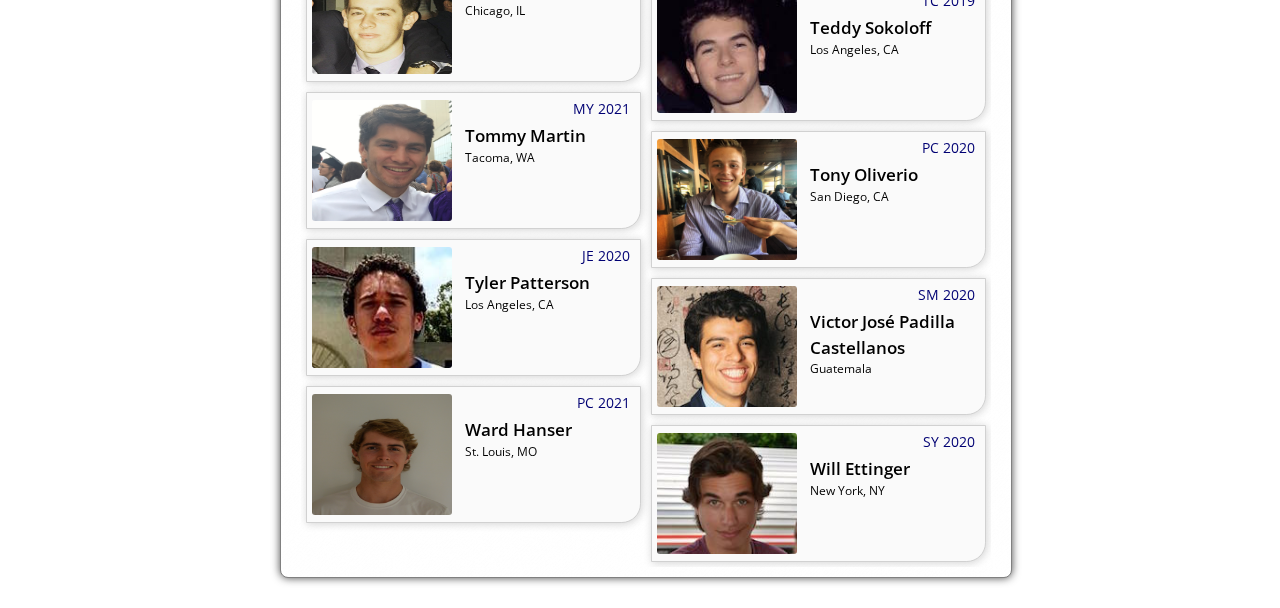
==== commit 3e0f00a1: "Update brothers.html" ====
--- a/brothers.html
+++ b/brothers.html
@@ -60,7 +60,6 @@
 <span style="font-family: 'Oswald'; font-size: 17px;">Show:</span>
 &nbsp;&nbsp;&nbsp;&nbsp;<ul id="filters" class="btn-group">
   <a href="#" data-filter="*" class="btn">show all</a>
-  <a href="#" data-filter=".2018" class="btn">2018</a>
   <a href="#" data-filter=".2019" class="btn">2019</a>
   <a href="#" data-filter=".2020" class="btn">2020</a>
   <a href="#" data-filter=".2021" class="btn">2021</a>
@@ -90,18 +89,6 @@
 <br />
 
 <div id="brothers">
-<div class="brother 2018 br house" id="AdamErickson">
-		<img src="img/brothers/Erickson.jpg" class="brother_image"></img>
-		<div class="name">Adam Erickson</div>
-		<div class="yearcollege"><span class="college">BR</span>&nbsp;<span class="year">2018</span></div>
-		<div class="position"></div>
-		<div class="hometown">Wheaton, IL</div>
-		<br /><br /><div class="moreinfo" id="AdamErickson_moreinfo" style="display: none;margin-top: 8px;">
-			<strong>Major: </strong>&nbsp;Applied Math<br />
-			<strong>Activities: </strong>&nbsp;FFF at Yale (Fruit Fly Farming at Yale)<br />
-			<strong>Interests: </strong>&nbsp;craftsmanship, painting, eating butter
-		</div>
-	</div>
 <div class="brother 2021 pc" id="AidanSwift">
 		<img src="img/brothers/Swift.jpg" class="brother_image"></img>
 		<div class="name">Aidan Swift</div>
@@ -112,18 +99,6 @@
 			<strong>Major: </strong>&nbsp;Film Studies<br />
 			<strong>Activities: </strong>&nbsp;Viola Question, Control Group, Rangeela<br />
 			<strong>Interests: </strong>&nbsp;drywall erotica
-		</div>
-	</div>
-<div class="brother 2018 es" id="AlexGerszten">
-		<img src="img/brothers/Gerszten.jpg" class="brother_image"></img>
-		<div class="name">Alex Gerszten</div>
-		<div class="yearcollege"><span class="college">ES</span>&nbsp;<span class="year">2018</span></div>
-		<div class="position"></div>
-		<div class="hometown">Brookline, MA</div>
-		<br /><div class="moreinfo" id="AlexGerszten_moreinfo" style="display: none; margin-top: 8px;margin-top: 8px;">
-			<strong>Major: </strong>&nbsp;Political Science, Latin American Studies<br />
-			<strong>Activities: </strong>&nbsp;The Baker's Dozen, C1 Club Soccer, The Politic<br />
-			<strong>Interests: </strong>&nbsp;soccer, Tom Brady, microbrewing, David Shimer
 		</div>
 	</div>
 <div class="brother 2020 sm eboard" id="AndrewIsrael">
@@ -174,30 +149,6 @@
 			<strong>Interests: </strong>&nbsp;international relations, real estate, cute dogs, long walks on the beach, beach volleyball on the beach, the beach
 		</div>
 	</div>
-<div class="brother 2018 cc house" id="BedelSaget">
-		<img src="img/brothers/Saget.jpg" class="brother_image"></img>
-		<div class="name">Bedel Saget</div>
-		<div class="yearcollege"><span class="college">CC</span>&nbsp;<span class="year">2018</span></div>
-		<div class="position"></div>
-		<div class="hometown">Huntington Station, NY</div>
-		<br /><div class="moreinfo" id="BedelSaget_moreinfo" style="display: none;margin-top: 8px;">
-			<strong>Major: </strong>&nbsp;Economics<br />
-			<strong>Activities: </strong>&nbsp;Club Sports Office, Club Basketball, Black Men's Union, Reproductive Rights Action League, Undergraduate Diversified Investments<br />
-			<strong>Interests: </strong>&nbsp;education, basketball, Netflix, Chinese food, collecting stamps, feeding stray cats
-		</div>
-	</div>
-<div class="brother 2018 mc" id="BerkManav">
-		<img src="img/brothers/Manav.jpg" class="brother_image"></img>
-		<div class="name">Berk Manav</div>
-		<div class="yearcollege"><span class="college">MC</span>&nbsp;<span class="year">2018</span></div>
-		<div class="position">VP Flex</div>
-		<div class="hometown">Istanbul, Turkey</div>
-		<br /><br /><div class="moreinfo" id="BerkManav_moreinfo" style="display: none;margin-top: 8px;">
-			<strong>Major: </strong>&nbsp;Economics, Mechanical Engineering<br />
-			<strong>Activities: </strong>&nbsp;American Society of Mechanical Engineers, Yale Leadership Institute, Undergraduate Energy Club, Entrepreneurial Institute, Yale European Undergraduates<br />
-			<strong>Interests: </strong>&nbsp;sailing, water skiing, swimming, snowboarding, playing the guitar, card magic, theater, architecture, energy, tech
-		</div>
-	</div>
 <div class="brother 2020 je" id="BhupinderSingh">
 		<img src="img/brothers/Singh.jpg" class="brother_image"></img>
 		<div class="name">Bhupinder Singh</div>
@@ -378,18 +329,6 @@
 			<strong>Interests: </strong>&nbsp;searing scallops for the brotherhood
 		</div>
 	</div>
-<div class="brother 2018 dc house" id="DylanWrobel">
-		<img src="img/brothers/Wrobel.jpg" class="brother_image"></img>
-		<div class="name">Dylan Wrobel</div>
-		<div class="yearcollege"><span class="college">DC</span>&nbsp;<span class="year">2018</span></div>
-		<div class="position"></div>
-		<div class="hometown">Brooklyn, NY</div>
-		<br /><br /><div class="moreinfo" id="DylanWrobel_moreinfo" style="display: none;margin-top: 8px;">
-			<strong>Major: </strong>&nbsp;History<br />
-			<strong>Activities: </strong>&nbsp;Mentor at Manson Youth Correctional Facility, WYBC Radio<br />
-			<strong>Interests: </strong>&nbsp;music, film, energy
-		</div>
-	</div>
 <div class="brother 2021 sm eboard" id="EamonnSmith">
 		<img src="img/brothers/Smith.jpg" class="brother_image"></img>
 		<div class="name">Eamonn Smith</div>
@@ -402,30 +341,6 @@
 			<strong>Interests: </strong>&nbsp;pick-up basketball, FIFA, Waving back at people who are actually waving to someone behind me
 		</div>
 	</div>
-<div class="brother 2018 sy" id="EliasVereNicoll">
-		<img src="img/brothers/VereNicoll.jpg" class="brother_image"></img>
-		<div class="name">Elias Vere Nicoll</div>
-		<div class="yearcollege"><span class="college">SY</span>&nbsp;<span class="year">2018</span></div>
-		<div class="position"></div>
-		<div class="hometown">London, UK</div>
-		<br /><br /><div class="moreinfo" id="EliasVereNicoll_moreinfo" style="display: none;margin-top: 8px;">
-			<strong>Major: </strong>&nbsp;Global Affairs<br />
-			<strong>Activities: </strong>&nbsp;European Undergraduates, Polo<br />
-			<strong>Interests: </strong>&nbsp;Real Estate
-		</div>
-	</div>
-<div class="brother 2020 es" id="EliasMastakouris">
-		<img src="img/brothers/Mastakouris.jpg" class="brother_image"></img>
-		<div class="name">Elias Mastakouris</div>
-		<div class="yearcollege"><span class="college">SY</span>&nbsp;<span class="year">2018</span></div>
-		<div class="position"></div>
-		<div class="hometown">Sea Cliff, NY</div>
-		<br /><br /><div class="moreinfo" id="EliasMastakouris_moreinfo" style="display: none;margin-top: 8px;">
-			<strong>Major: </strong>&nbsp;Political Science, History<br />
-			<strong>Activities: </strong>&nbsp;New Haven City Government, Yale Dems, Squash Haven<br />
-			<strong>Interests: </strong>&nbsp;America, running, international relations
-		</div>
-	</div>
 <div class="brother 2020 bk" id="EricBenninghoff">
 		<img src="img/brothers/Benninghoff.jpg" class="brother_image"></img>
 		<div class="name">Eric Benninghoff</div>
@@ -522,18 +437,6 @@
 			<strong>Interests: </strong>&nbsp;Spending time with my boys, Frosting my tips
 		</div>
 	</div>
-<div class="brother 2018 je" id="HarrisonTracy">
-		<img src="img/brothers/Tracy.jpg" class="brother_image"></img>
-		<div class="name">Harrison Tracy</div>
-		<div class="yearcollege"><span class="college">JE</span>&nbsp;<span class="year">2018</span></div>
-		<div class="position"></div>
-		<div class="hometown">Wyndmoor, PA</div>
-		<br /><div class="moreinfo" id="HarrisonTracy_moreinfo" style="display: none;margin-top: 8px;">
-			<strong>Major: </strong>&nbsp;Economics, Cognitive Science<br />
-			<strong>Activities: </strong>&nbsp;C Hoops Intramurals <br />
-			<strong>Interests: </strong>&nbsp;crosswords, cooking videos on YouTube, HGTV
-		</div>
-	</div>
 <div class="brother 2021 sy" id="HarryKahn">
 		<img src="img/brothers/Kahn.jpg" class="brother_image"></img>
 		<div class="name">Harry Kahn</div>
@@ -558,18 +461,6 @@
 			<strong>Interests: </strong>&nbsp;Contemporary literary fiction, journalism, Russia, Roger Federer
 		</div>
 	</div>
-<div class="brother 2018 br" id="JackWilliamson">
-		<img src="img/brothers/Williamson.jpg" class="brother_image"></img>
-		<div class="name">Jack Williamson</div>
-		<div class="yearcollege"><span class="college">BR</span>&nbsp;<span class="year">2018</span></div>
-		<div class="position"></div>
-		<div class="hometown">Newport Beach, CA</div>
-		<br /><br /><div class="moreinfo" id="JackWilliamson_moreinfo" style="display: none;margin-top: 8px;">
-			<strong>Major: </strong>&nbsp;War and Society<br />
-			<strong>Activities: </strong>&nbsp;Music, Martial Arts, Marine Corps Officer Candidate<br />
-			<strong>Interests: </strong>&nbsp;history, intelligence work, politics
-		</div>
-	</div>
 <div class="brother 2020 eboard" id="JakeFischer">
 		<img src="img/brothers/Fischer.jpg" class="brother_image"></img>
 		<div class="name">Jake Fischer</div>
@@ -714,30 +605,6 @@
 			<strong>Interests: </strong>&nbsp;music festivals, dice enthusiast, cards
 		</div>
 	</div>
-<div class="brother 2018 bk" id="MaxMartin">
-		<img src="img/brothers/Martin.jpg" class="brother_image"></img>
-		<div class="name">Max Martin</div>
-		<div class="yearcollege"><span class="college">BK</span>&nbsp;<span class="year">2018</span></div>
-		<div class="position"></div>
-		<div class="hometown">New Haven, CT</div>
-		<br /><div class="moreinfo" id="MaxMartin_moreinfo" style="display: none;margin-top: 8px;">
-			<strong>Major: </strong>&nbsp;History of Science, Medicine &amp; Public Health<br />
-			<strong>Activities: </strong>&nbsp;Men's Squash, Chabad<br />
-			<strong>Interests: </strong>&nbsp;RC Celta de Vigo, reading, traveling, philately
-		</div>
-	</div>
-<div class="brother 2018 sm" id="MichaelCarden">
-		<img src="img/brothers/Carden.jpg" class="brother_image"></img>
-		<div class="name">Michael Carden</div>
-		<div class="yearcollege"><span class="college">SM</span>&nbsp;<span class="year">2018</span></div>
-		<div class="position"></div>
-		<div class="hometown">Port Washington, NY</div>
-		<br /><br /><div class="moreinfo" id="MichaelCarden_moreinfo" style="display: none;margin-top: 8px;">
-			<strong>Major: </strong>&nbsp;Political Science<br />
-			<strong>Activities: </strong>&nbsp;YMUN, Spike Ball<br />
-			<strong>Interests: </strong>&nbsp;NY Mets, French cuisine, airballs
-		</div>
-	</div>
 <div class="brother 2021 gh" id="NeehaarGandhi">
 		<img src="img/brothers/Gandhi.jpg" class="brother_image"></img>
 		<div class="name">Neehaar Gandhi</div>
@@ -763,7 +630,7 @@
 		</div>
 	</div>
 <div class="brother 2021 pc" id="OscarHedin">
-		<img src="img/brothers/Hedin.jpg" class="brother_image"></img>
+		<img src="img/brothers/Hedin.jpg" class="brother_image_2021"></img>
 		<div class="name">Oscar Hedin</div>
 		<div class="yearcollege"><span class="college">2021</span>&nbsp;<span class="year">PC</span></div>
 		<div class="position"></div>
@@ -798,18 +665,6 @@
 			<strong>Interests: </strong>&nbsp;playing the guitar, debate, reading
 		</div>
 	</div>
-<div class="brother 2018 cc" id="PatrickReed">
-		<img src="img/brothers/Reed.jpg" class="brother_image"></img>
-		<div class="name">Patrick Reed</div>
-		<div class="yearcollege"><span class="college">CC</span>&nbsp;<span class="year">2018</span></div>
-		<div class="position"></div>
-		<div class="hometown">Shaker Heights, OH</div>
-		<br /><div class="moreinfo" id="PatrickReed_moreinfo" style="display: none;margin-top: 8px;">
-			<strong>Major: </strong>&nbsp;History<br />
-			<strong>Activities: </strong>&nbsp;RYSA, Yale Herald, BMU, Mentor at Manson Youth Correctional Facility<br />
-			<strong>Interests: </strong>&nbsp;Watching slasher films, reviewing food I eat, swimming, listening to music
-		</div>
-	</div>
 <div class="brother 2021 es" id="PhilipHinkes">
 		<img src="img/brothers/Hinkes.jpg" class="brother_image"></img>
 		<div class="name">Philip Hinkes</div>
@@ -966,18 +821,6 @@
 			<strong>Interests: </strong>&nbsp;reading, travel, skiing, Chicago Cubs
 		</div>
 	</div>
-<div class="brother 2018 br" id="StevenLewis">
-		<img src="img/brothers/StevenLewis.jpg" class="brother_image"></img>
-		<div class="name">Steven Lewis</div>
-		<div class="yearcollege"><span class="college">BR</span>&nbsp;<span class="year">2018</span></div>
-		<div class="position"></div>
-		<div class="hometown">Scarsdale, NY</div>
-		<br /><br /><div class="moreinfo" id="StevenLewis_moreinfo" style="display: none;margin-top: 8px;">
-			<strong>Major: </strong>&nbsp;Molecular, Cellular &amp; Developmental Biology, History<br />
-			<strong>Activities: </strong>&nbsp;YSO, Camp Kesem, CCE<br />
-			<strong>Interests: </strong>&nbsp;Mets, Ryan Gosling, the tuba, the immune system
-		</div>
-	</div>
 <div class="brother 2019 tc" id="TeddySokoloff">
 		<img src="img/brothers/Sokoloff.jpg" class="brother_image"></img>
 		<div class="name">Teddy Sokoloff</div>
@@ -1060,42 +903,6 @@
 			<strong>Major: </strong>&nbsp;Economics<br />
 			<strong>Activities: </strong>&nbsp;Polo, Club Squash, Wenzels<br />
 			<strong>Interests: </strong>&nbsp;New York Yankees, poker, playing squash socially, not chess, brotherly love
-		</div>
-	</div>
-<div class="brother 2018 cc house" id="WillMagliocco">
-		<img src="img/brothers/Magliocco.jpg" class="brother_image"></img>
-		<div class="name">Will Magliocco</div>
-		<div class="yearcollege"><span class="college">CC</span>&nbsp;<span class="year">2018</span></div>
-		<div class="position"></div>
-		<div class="hometown">New York, NY</div>
-		<br /><br /><div class="moreinfo" id="WillMagliocco_moreinfo" style="display: none;margin-top: 8px;">
-			<strong>Major: </strong>&nbsp;History, Chinese<br />
-			<strong>Activities: </strong>&nbsp;China Hands Magazine, FOOT, No Closed Doors, Glee Club<br />
-			<strong>Interests: </strong>&nbsp;basketball, skiing, classical music, The Great Outdoors
-		</div>
-	</div>
-<div class="brother 2018 cc" id="WillMcGrew">
-		<img src="img/brothers/McGrew.jpg" class="brother_image"></img>
-		<div class="name">Will McGrew</div>
-		<div class="yearcollege"><span class="college">CC</span>&nbsp;<span class="year">2018</span></div>
-		<div class="position"></div>
-		<div class="hometown">New Orleans, LA</div>
-		<br /><div class="moreinfo" id="WillMcGrew_moreinfo" style="display: none;margin-top: 8px;">
-			<strong>Major: </strong>&nbsp;Economics, Political Science<br />
-			<strong>Activities: </strong>&nbsp;Debate Association, Model UN Team, College Democrats<br />
-			<strong>Interests: </strong>&nbsp;Hilary Clinton, foreign languages
-		</div>
-	</div>
-<div class="brother 2018 sy" id="YonatanZeff">
-		<img src="img/brothers/Zeff.jpg" class="brother_image"></img>
-		<div class="name">Yonatan Zeff</div>
-		<div class="yearcollege"><span class="college">SY</span>&nbsp;<span class="year">2018</span></div>
-		<div class="position"></div>
-		<div class="hometown">San Francisco, CA</div>
-		<br /><br /><div class="moreinfo" id="YonatanZeff_moreinfo" style="display: none;margin-top: 8px;">
-			<strong>Major: </strong>&nbsp;Economics, Physics<br />
-			<strong>Activities: </strong>&nbsp;The Viola Question<br />
-			<strong>Interests: </strong>&nbsp;dance, comedy, real estate, business
 		</div>
 	</div>
 
--- a/css/style.css
+++ b/css/style.css
@@ -242,7 +242,7 @@
 
 	.brother_image{
 		width: 140px;
-		height: 140px;
+		height: 121px;
 		position: absolute;
 		top: 7px;
 		left: 5px;
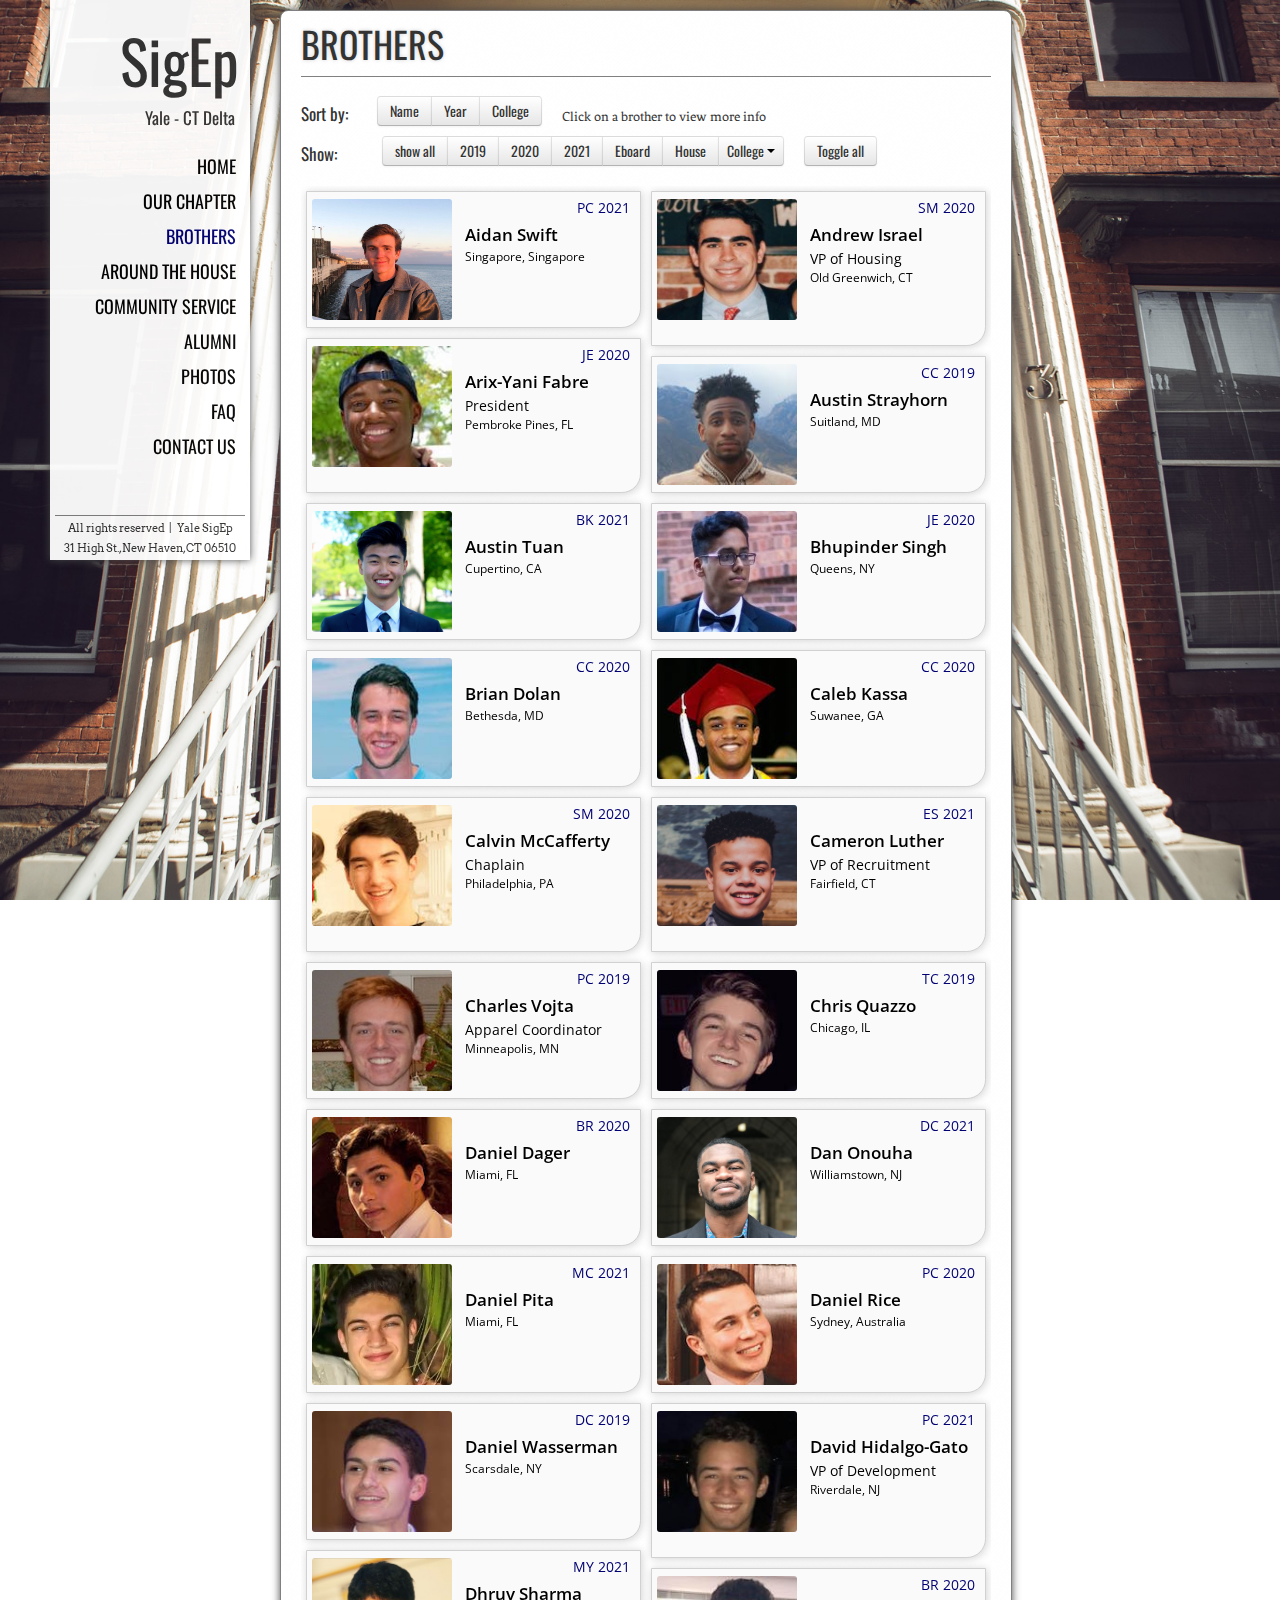
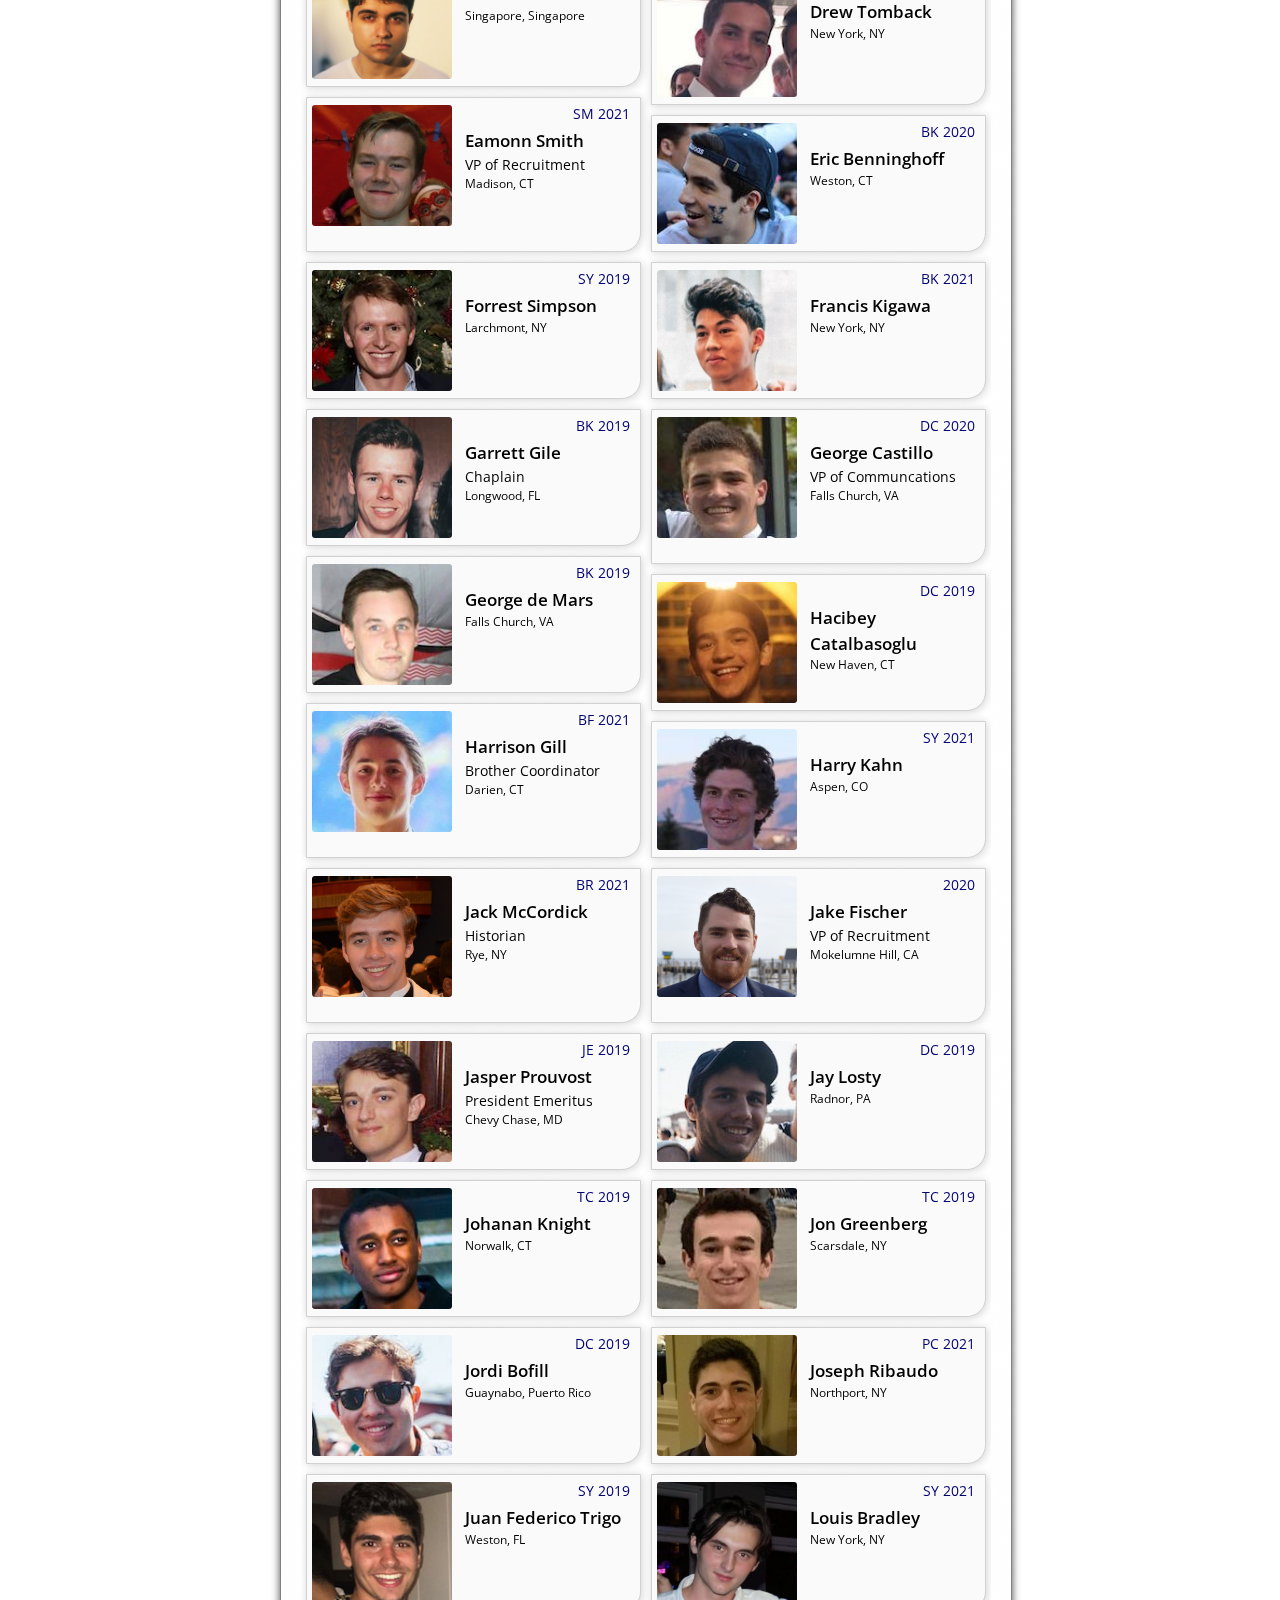
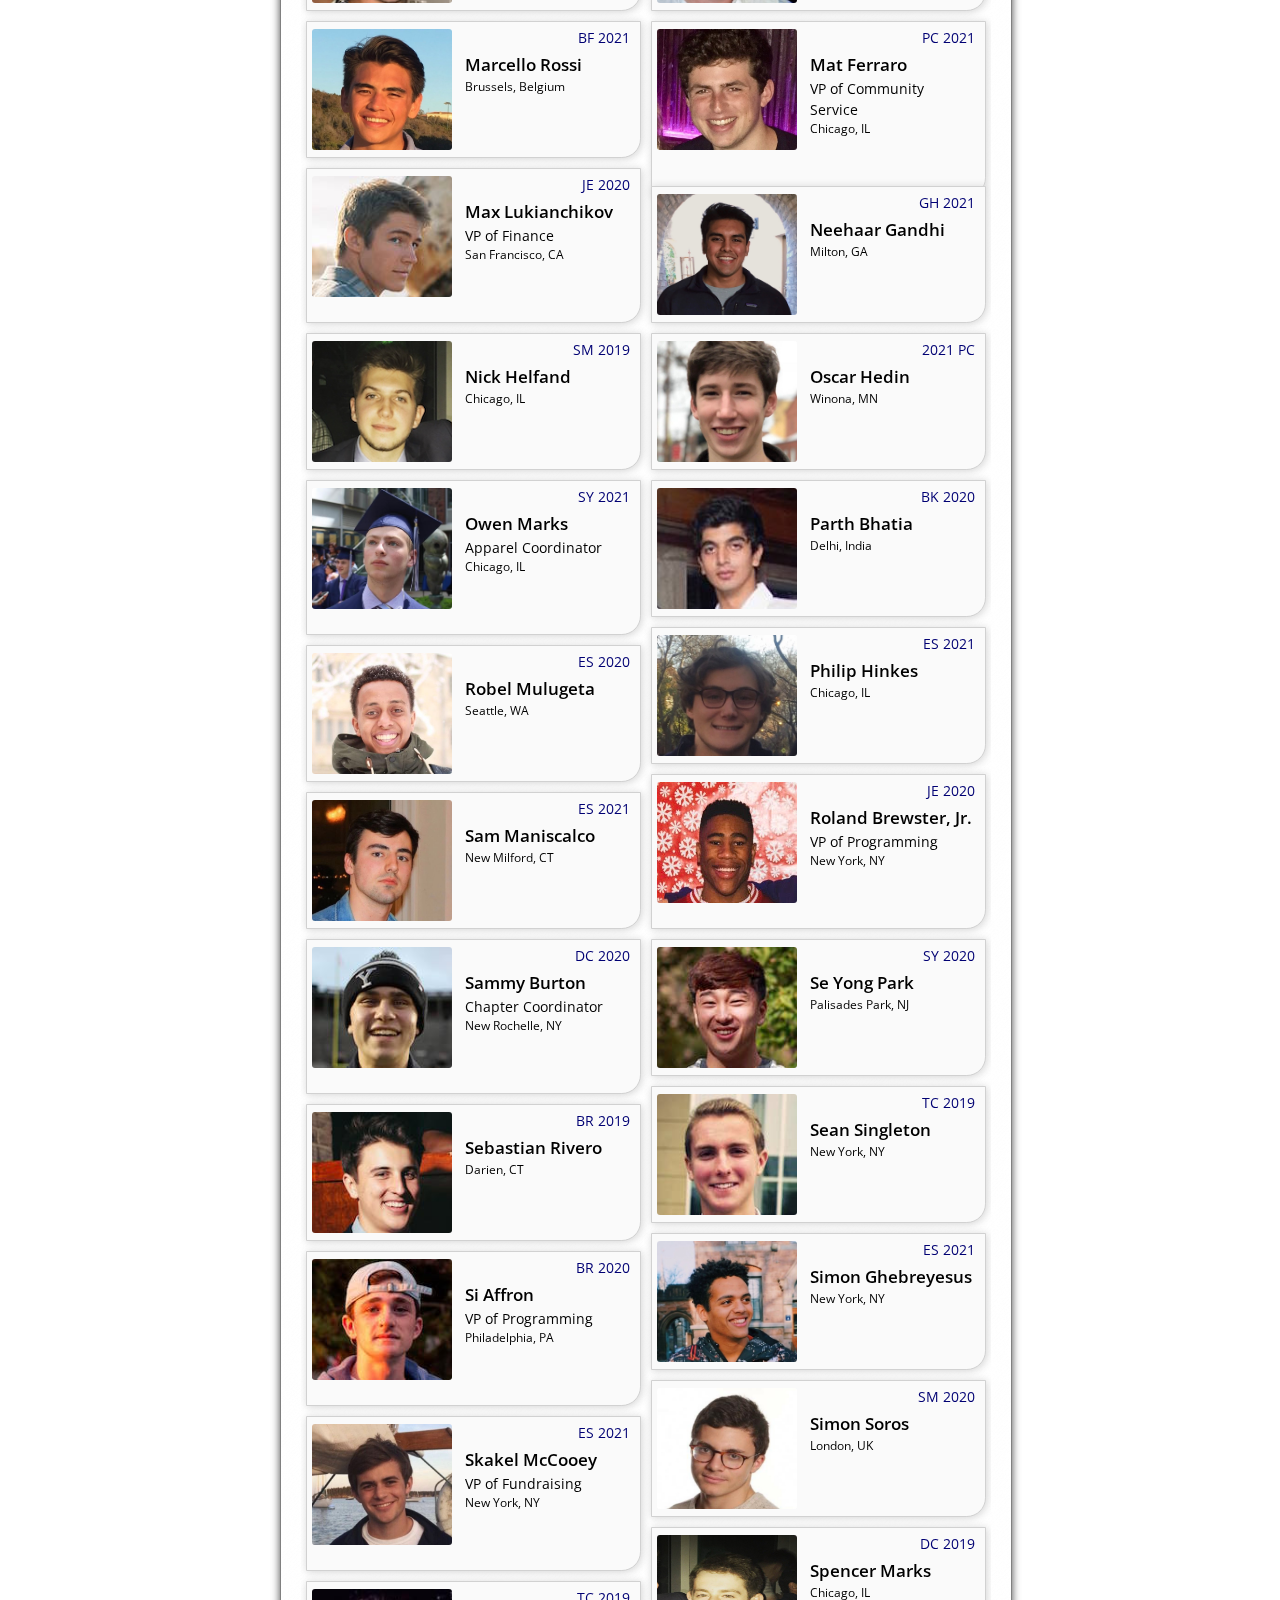
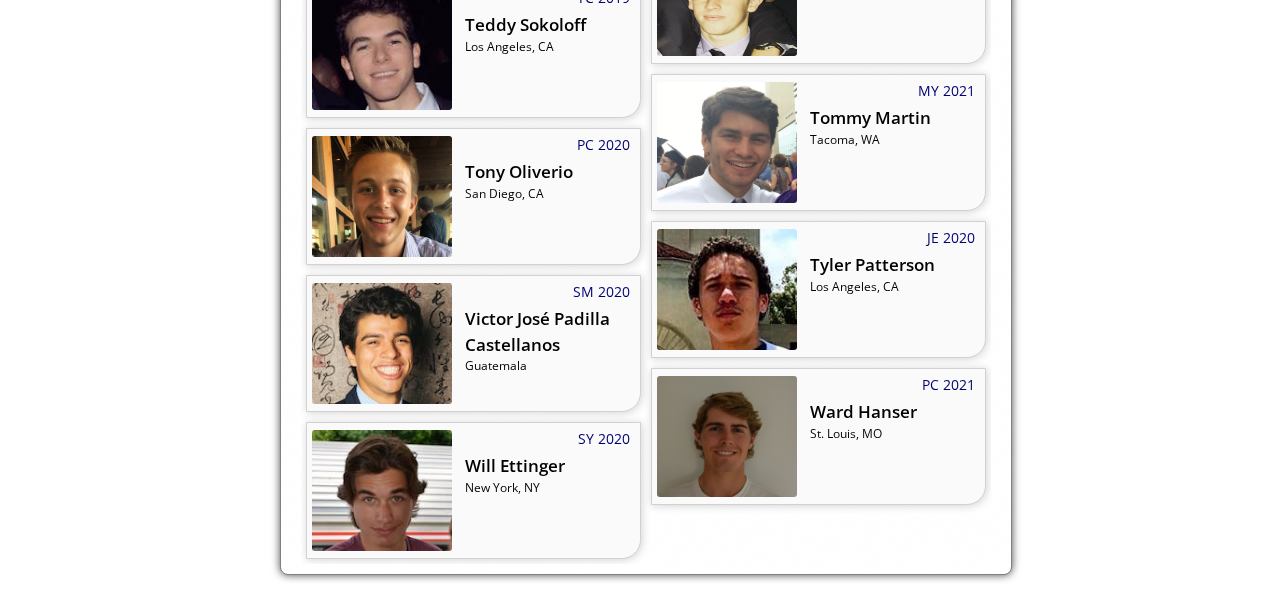
==== commit 77befd82: "Update brothers.html" ====
--- a/brothers.html
+++ b/brothers.html
@@ -630,7 +630,7 @@
 		</div>
 	</div>
 <div class="brother 2021 pc" id="OscarHedin">
-		<img src="img/brothers/Hedin.jpg" class="brother_image_2021"></img>
+		<img src="img/brothers/Hedin.jpg" class="brother_image"></img>
 		<div class="name">Oscar Hedin</div>
 		<div class="yearcollege"><span class="college">2021</span>&nbsp;<span class="year">PC</span></div>
 		<div class="position"></div>
